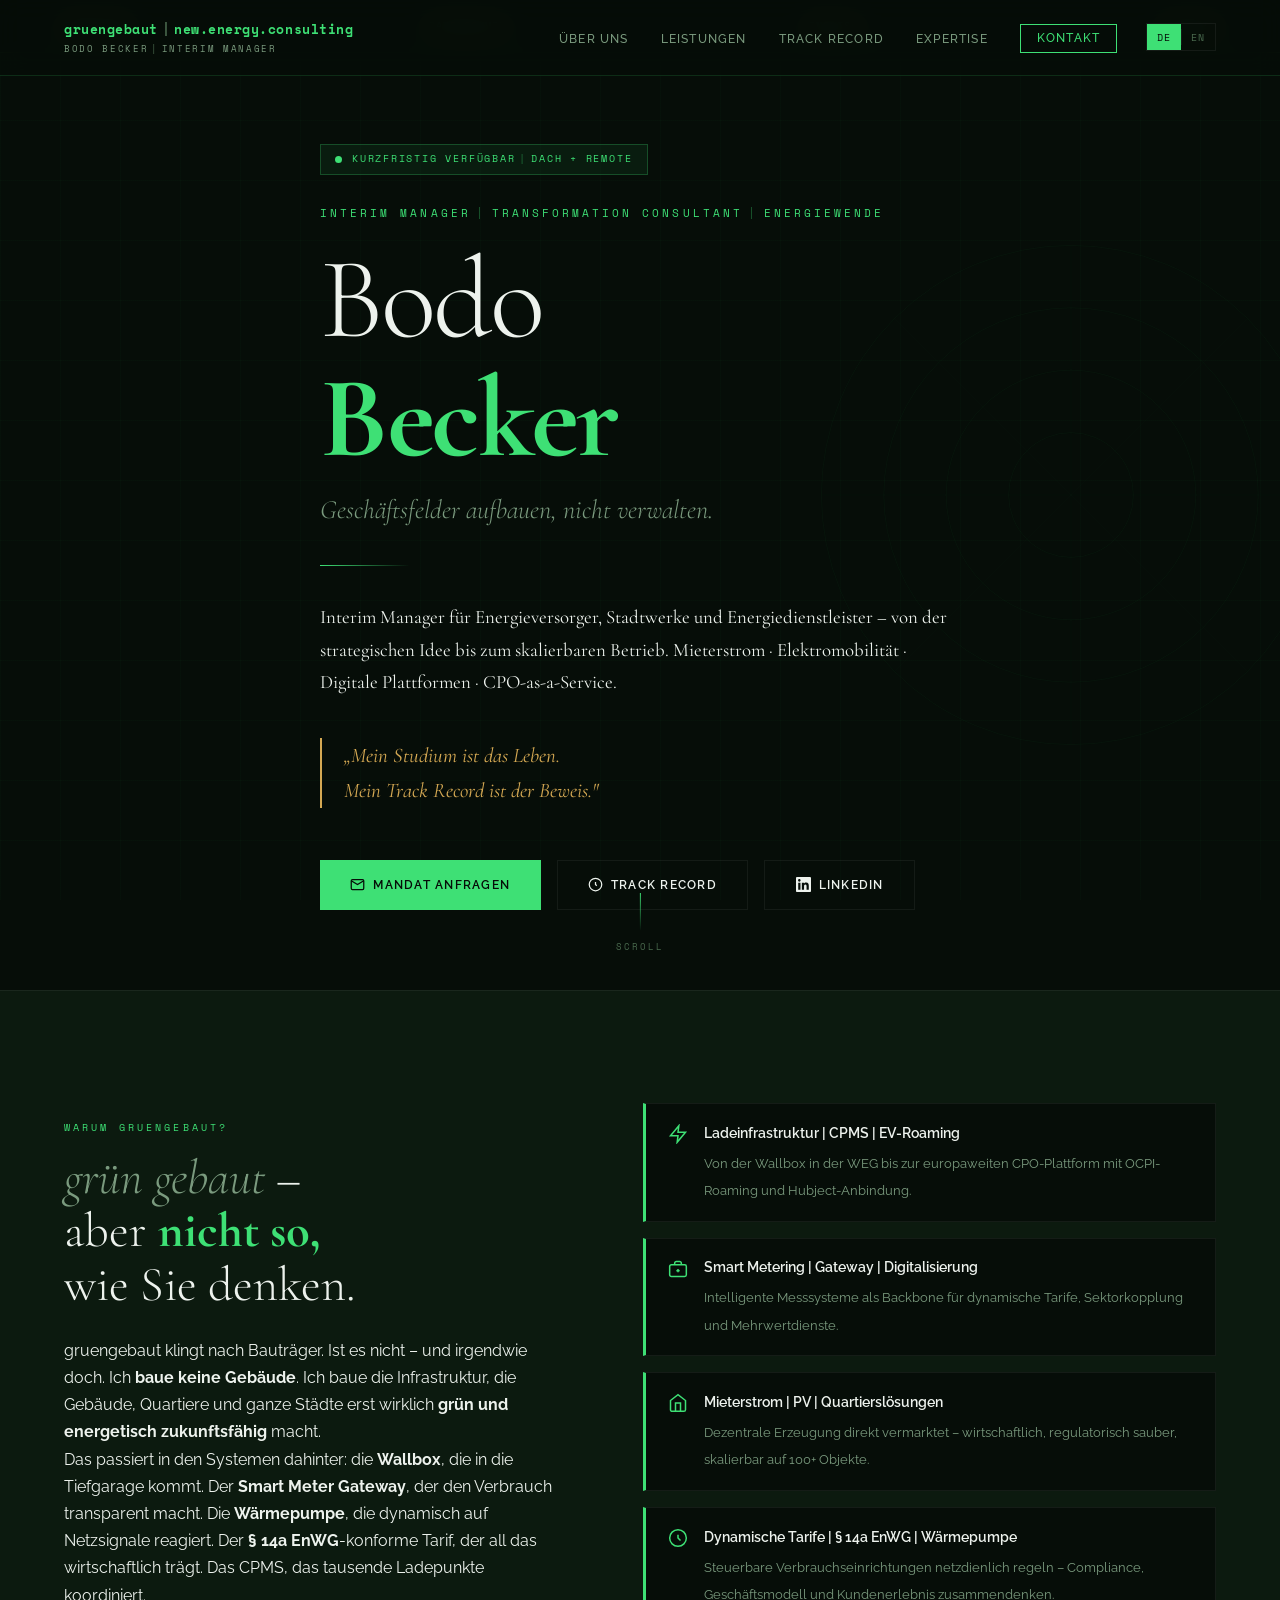
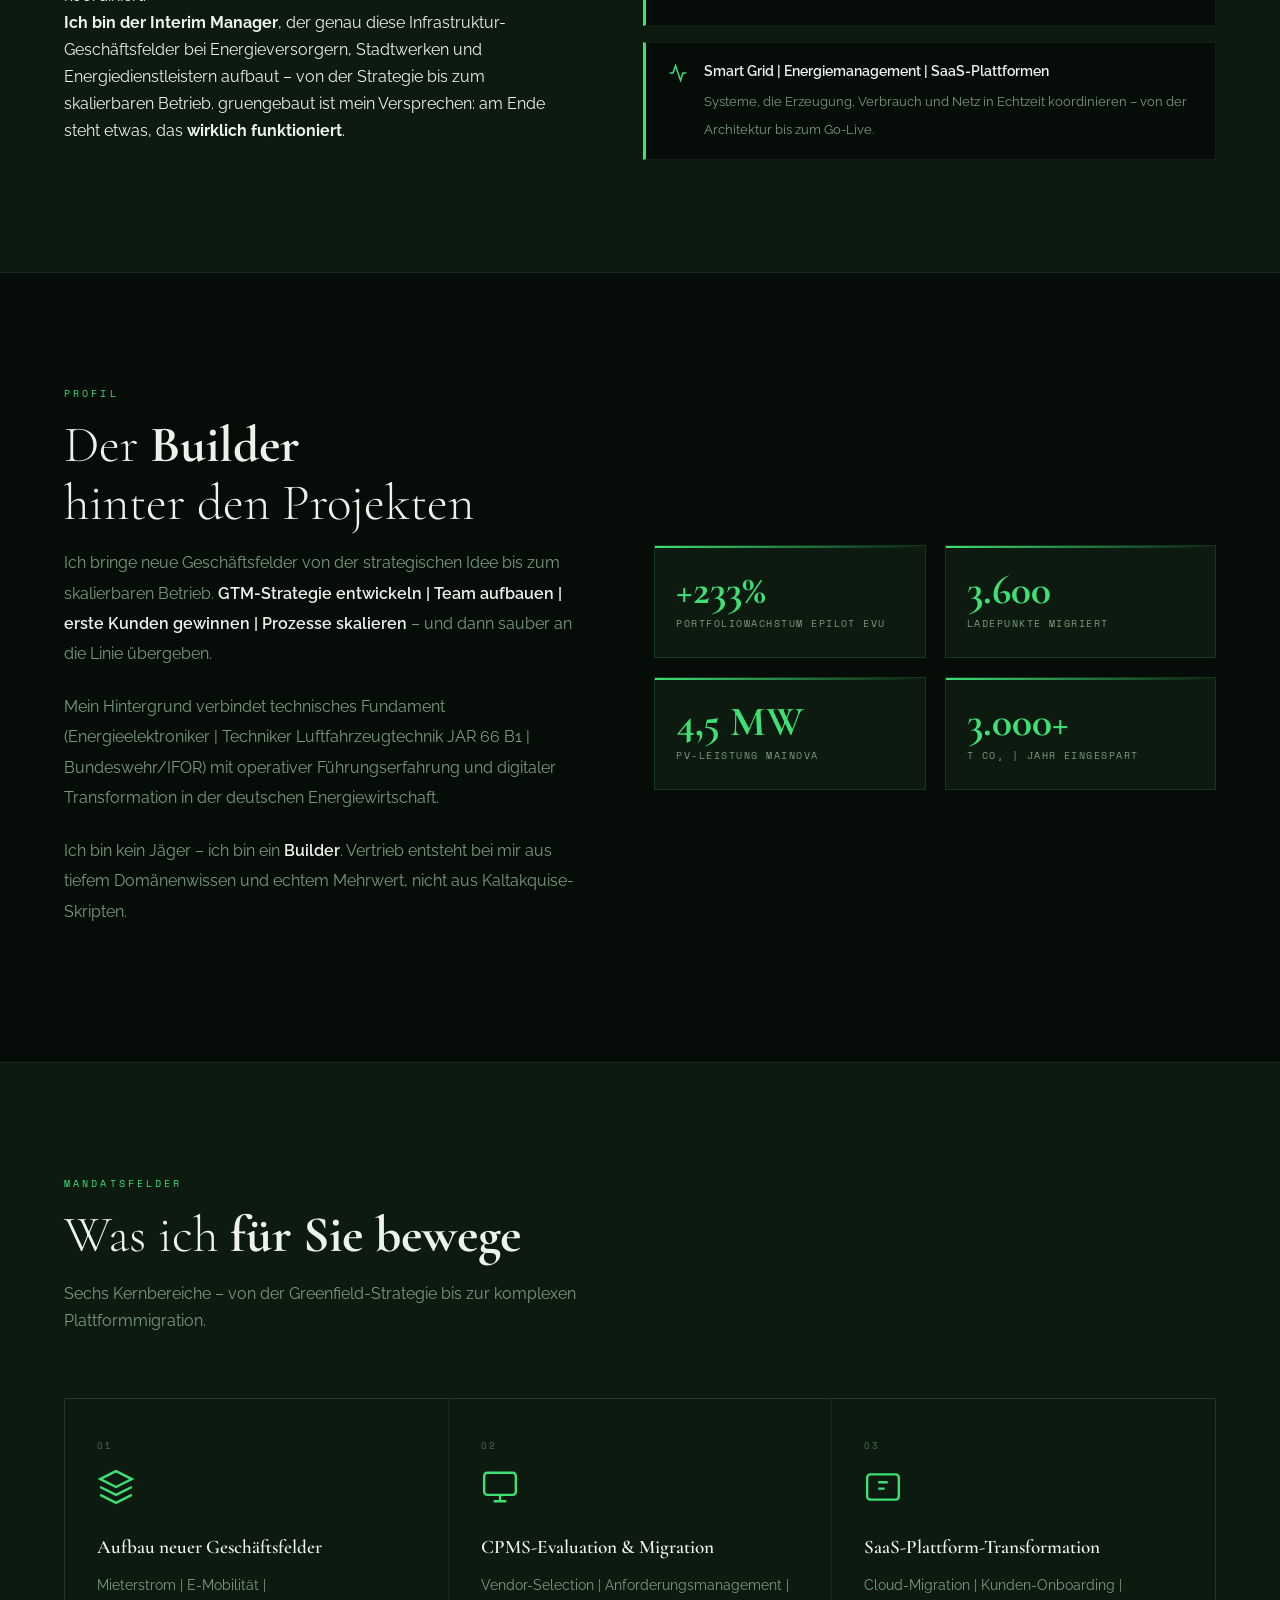
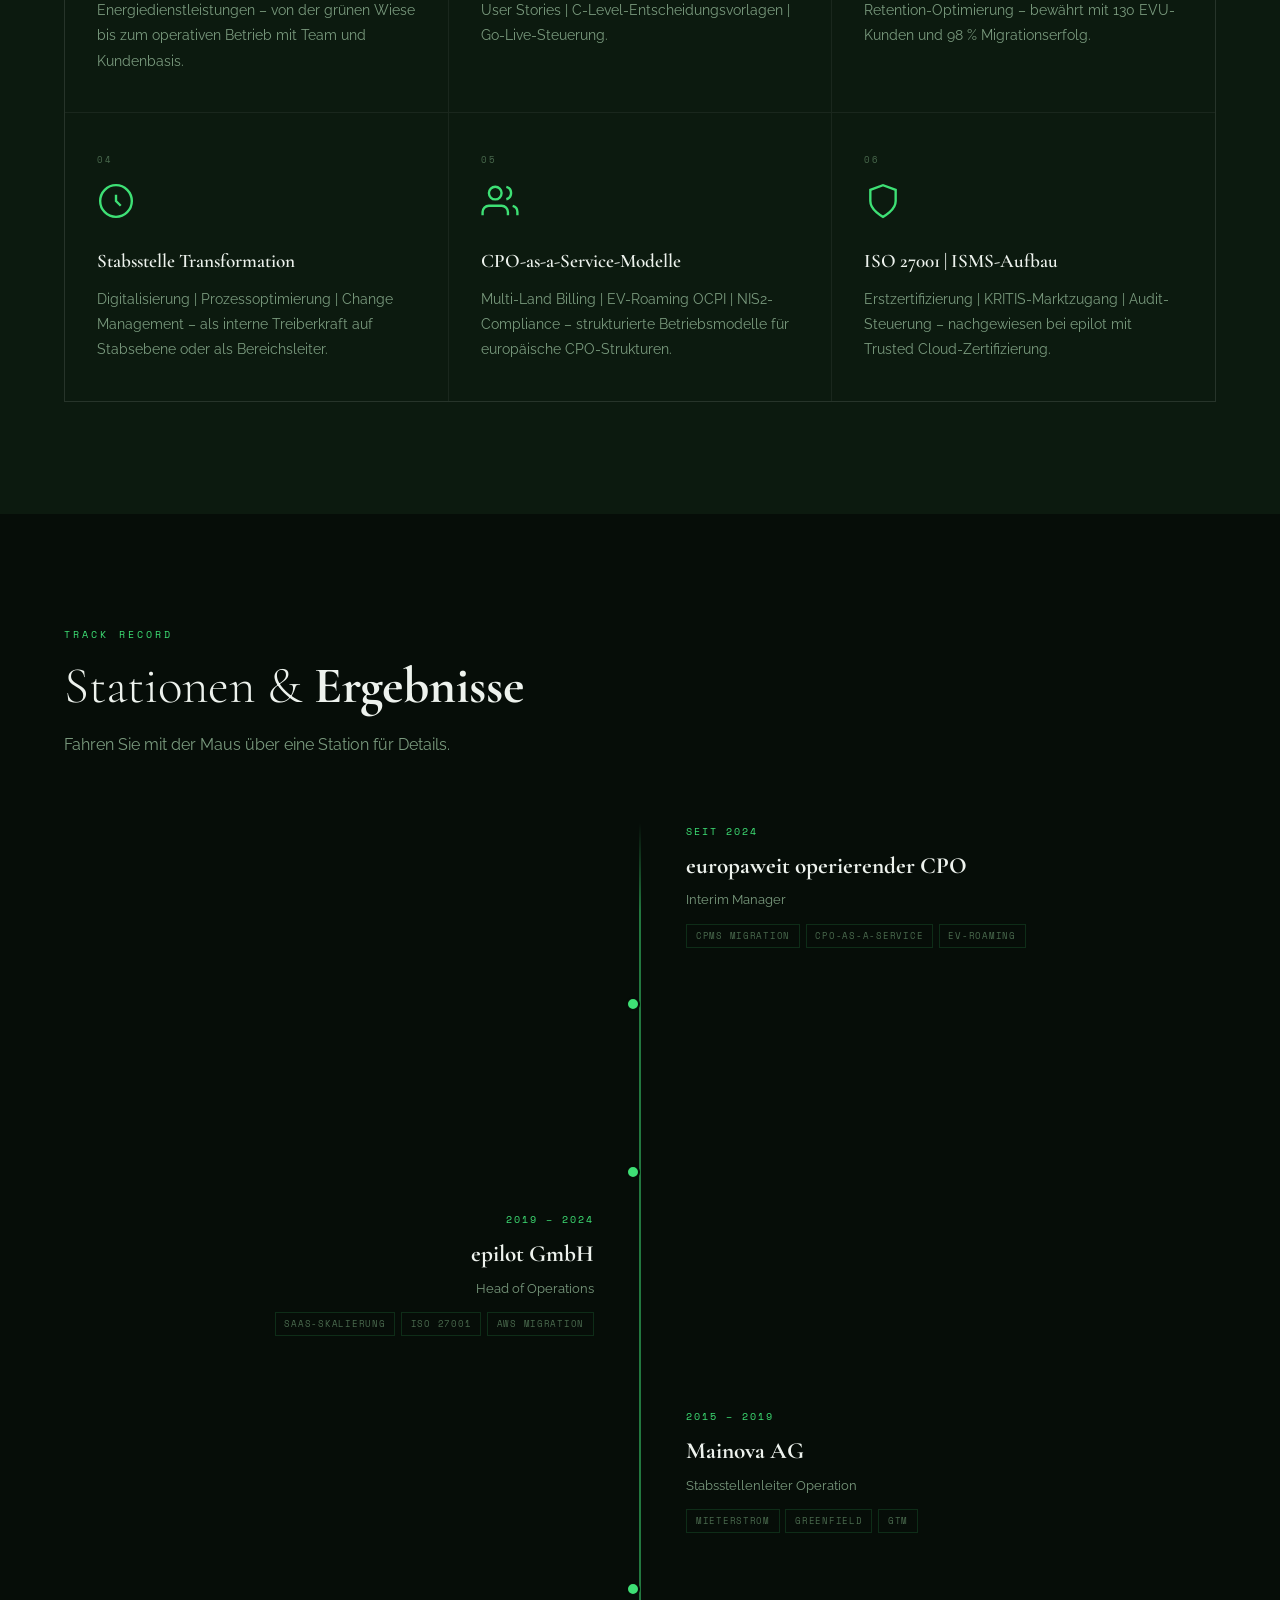
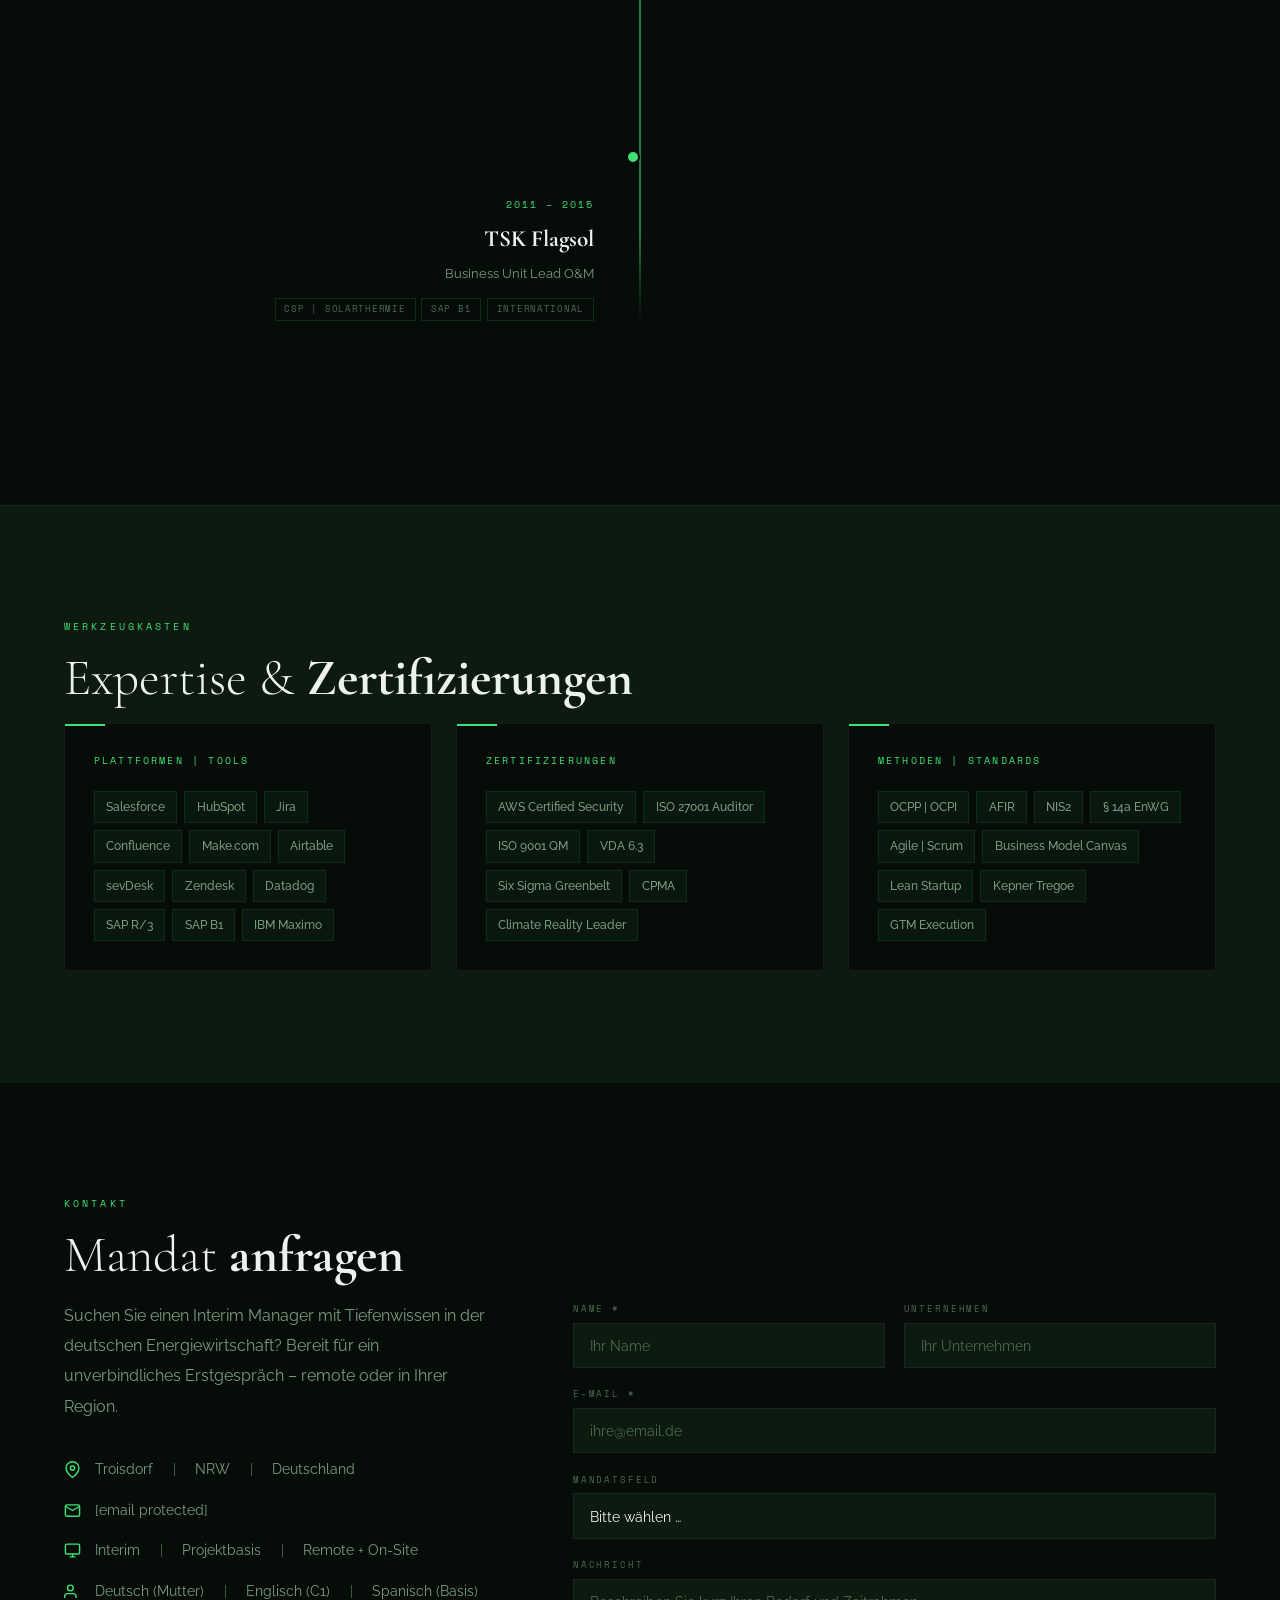
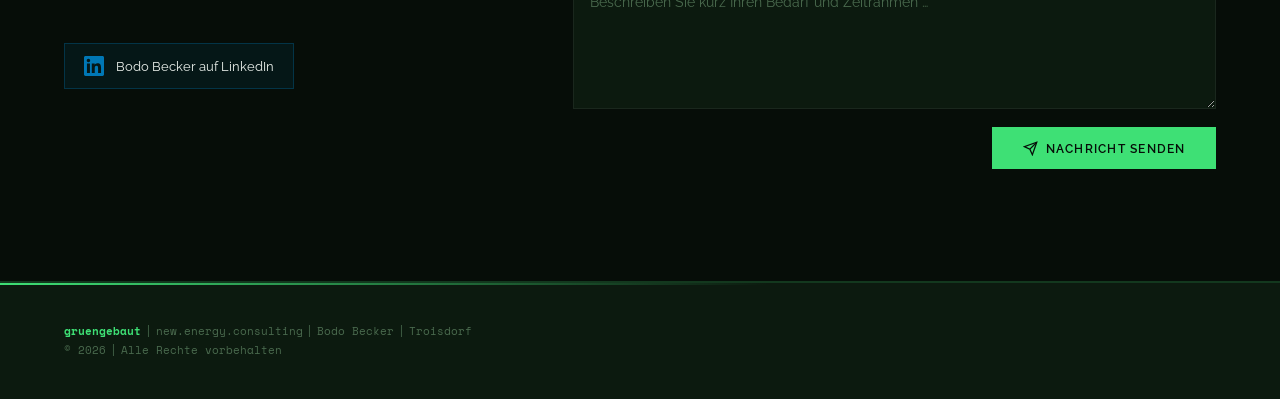
==== index.html @ 21ab2f09 "Update index.html" ====
<!DOCTYPE html>
<html lang="de">
<head>
    <meta charset="UTF-8">
    <meta name="viewport" content="width=device-width, initial-scale=1.0">

    <!-- ═══ SEO BASICS ═══ -->
    <title>gruengebaut | new.energy.consulting | Bodo Becker – Interim Manager Energiewende</title>
    <meta name="description" content="Bodo Becker | Interim Manager & Transformation Consultant | Energiewende · Elektromobilität · CPMS-Migration · CPO-as-a-Service | DACH + Remote | Kurzfristig verfügbar.">
    <meta name="keywords" content="Interim Manager Energiewende, CPMS Migration, CPO-as-a-Service, Mieterstrom Aufbau, SaaS Transformation EVU, Ladeinfrastruktur Beratung, Smart Meter Gateway, Wallbox Plattform, dynamische Tarife §14a EnWG, ISO 27001 ISMS, Stadtwerke Beratung, Elektromobilität Strategie, gruengebaut, Bodo Becker">
    <meta name="author" content="Bodo Becker | gruengebaut new.energy.consulting">
    <meta name="robots" content="index, follow">
    <link rel="canonical" href="https://gruengebaut.de/">
    <link rel="icon" href="favicon.svg" type="image/svg+xml">
    <link rel="shortcut icon" href="favicon.svg">
    <meta name="geo.region" content="DE-NW">
    <meta name="geo.placename" content="Troisdorf">

    <!-- ═══ OPEN GRAPH ═══ -->
    <meta property="og:type" content="website">
    <meta property="og:url" content="https://gruengebaut.de/">
    <meta property="og:title" content="gruengebaut | new.energy.consulting | Bodo Becker">
    <meta property="og:description" content="Geschäftsfelder aufbauen, nicht verwalten. Interim Manager für Energieversorger, Stadtwerke und Energiedienstleister – von der Idee bis zum skalierbaren Betrieb.">
    <meta property="og:locale" content="de_DE">
    <meta property="og:site_name" content="gruengebaut | new.energy.consulting">

    <!-- ═══ TWITTER CARD ═══ -->
    <meta name="twitter:card" content="summary_large_image">
    <meta name="twitter:title" content="gruengebaut | new.energy.consulting | Bodo Becker">
    <meta name="twitter:description" content="Interim Manager für die Energiewende. CPMS-Migration · Mieterstrom · CPO-as-a-Service · SaaS-Plattformen.">

    <!-- ═══ JSON-LD STRUCTURED DATA ═══ -->
    <script type="application/ld+json">
    {
      "@context": "https://schema.org",
      "@graph": [
        {
          "@type": "Person",
          "@id": "https://gruengebaut.de/#person",
          "name": "Bodo Becker",
          "jobTitle": "Interim Manager | Transformation Consultant",
          "description": "Interim Manager für Energieversorger, Stadtwerke und Energiedienstleister. Spezialist für Geschäftsfeldaufbau, CPMS-Migration und SaaS-Plattform-Transformation.",
          "url": "https://gruengebaut.de",
          "sameAs": ["https://www.linkedin.com/in/bodo-becker-climate-leader"],
          "address": {"@type":"PostalAddress","addressLocality":"Troisdorf","addressRegion":"Nordrhein-Westfalen","addressCountry":"DE"},
          "knowsAbout": ["Elektromobilität","CPMS Migration","CPO-as-a-Service","Mieterstrom","SaaS-Plattform-Transformation","ISO 27001","Smart Meter Gateway","Dynamische Tarife §14a EnWG","EV Roaming OCPI","Ladeinfrastruktur","Energiewende"]
        },
        {
          "@type": "ProfessionalService",
          "@id": "https://gruengebaut.de/#business",
          "name": "gruengebaut | new.energy.consulting",
          "description": "Interim Management und Transformationsberatung für die Energiewende.",
          "url": "https://gruengebaut.de",
          "founder": {"@id":"https://gruengebaut.de/#person"},
          "areaServed": ["DE","AT","CH"],
          "serviceType": ["Interim Management","Transformationsberatung","Strategieberatung"],
          "address": {"@type":"PostalAddress","addressLocality":"Troisdorf","addressCountry":"DE"}
        }
      ]
    }
    </script>

    <link rel="preconnect" href="https://fonts.googleapis.com">
    <link rel="preconnect" href="https://fonts.gstatic.com" crossorigin>
    <link href="https://fonts.googleapis.com/css2?family=Cormorant+Garamond:ital,wght@0,300;0,400;0,600;0,700;1,300;1,400&family=Raleway:wght@300;400;500;600&family=Space+Mono:wght@400;700&display=swap" rel="stylesheet">

    <style>
        :root {
            --bg-deep:       #060D08;
            --bg-card:       #0C1A0F;
            --bg-card-hover: #122116;
            --accent:        #3EE075;
            --accent-muted:  #6BCF8A;
            --gold:          #D4A853;
            --text:          #EDF2ED;
            --text-sec:      #7A9A7E;
            --text-muted:    #4A6A4E;
            --border:        rgba(62,224,117,0.15);
            --border-sub:    rgba(255,255,255,0.06);
            --fd:            'Cormorant Garamond', Georgia, serif;
            --fb:            'Raleway', sans-serif;
            --fm:            'Space Mono', monospace;
            --ease:          cubic-bezier(0.4,0,0.2,1);
        }
        *,*::before,*::after{box-sizing:border-box;margin:0;padding:0}
        html{scroll-behavior:smooth}
        body{font-family:var(--fb);background:var(--bg-deep);color:var(--text);line-height:1.7;overflow-x:hidden}
        body::before{content:'';position:fixed;inset:0;background-image:linear-gradient(rgba(62,224,117,.025) 1px,transparent 1px),linear-gradient(90deg,rgba(62,224,117,.025) 1px,transparent 1px);background-size:60px 60px;pointer-events:none;z-index:0}

        /* NAV */
        nav{position:fixed;top:0;left:0;right:0;z-index:100;padding:1.1rem 4rem;display:flex;justify-content:space-between;align-items:center;background:rgba(6,13,8,.85);backdrop-filter:blur(12px);border-bottom:1px solid var(--border);transition:background .3s var(--ease)}
        .nav-logo{text-decoration:none;display:flex;flex-direction:column;gap:.08rem}
        .nav-logo-main{font-family:var(--fm);font-size:.82rem;font-weight:700;color:var(--accent);letter-spacing:.04em}
        .nav-logo-main .sep{color:var(--text-muted);margin:0 .3em}
        .nav-logo-sub{font-family:var(--fm);font-size:.58rem;color:var(--text-sec);letter-spacing:.18em;text-transform:uppercase}
        .nav-logo-sub .sep{color:var(--text-muted);margin:0 .3em}
        .nav-right{display:flex;align-items:center;gap:1.8rem}
        .nav-links{list-style:none;display:flex;gap:2rem;align-items:center}
        .nav-links a{font-family:var(--fb);font-size:.75rem;font-weight:500;letter-spacing:.1em;text-transform:uppercase;color:var(--text-sec);text-decoration:none;transition:color .25s}
        .nav-links a:hover{color:var(--accent)}
        .nav-cta{border:1px solid var(--accent)!important;color:var(--accent)!important;padding:.4rem 1rem;transition:all .25s!important}
        .nav-cta:hover{background:var(--accent)!important;color:var(--bg-deep)!important}
        .lang-sw{display:flex;align-items:center;border:1px solid var(--border-sub);overflow:hidden}
        .lang-sw a{font-family:var(--fm);font-size:.6rem;letter-spacing:.12em;padding:.3rem .6rem;text-decoration:none;color:var(--text-muted);transition:all .2s;text-transform:uppercase}
        .lang-sw a.act{background:var(--accent);color:var(--bg-deep)}
        .lang-sw a:not(.act):hover{color:var(--accent)}
        .lang-sep{width:1px;height:16px;background:var(--border-sub)}
        .nav-burger{display:none;flex-direction:column;gap:5px;background:none;border:none;cursor:pointer;padding:4px}
        .nav-burger span{display:block;width:22px;height:1.5px;background:var(--text);transition:all .25s}
        .mob-nav{display:none;position:fixed;top:60px;left:0;right:0;background:var(--bg-card);border-bottom:1px solid var(--border);padding:1.5rem 2rem;flex-direction:column;gap:1.4rem;z-index:99}
        .mob-nav.open{display:flex}
        .mob-nav a{font-size:.82rem;letter-spacing:.1em;text-transform:uppercase;color:var(--text-sec);text-decoration:none}
        .mob-nav a:hover{color:var(--accent)}
        .mob-lang{display:flex;gap:.6rem;align-items:center;padding-top:.4rem;border-top:1px solid var(--border-sub)}
        .mob-lang a{font-family:var(--fm);font-size:.65rem;color:var(--text-sec);text-decoration:none}
        .mob-lang a.act{color:var(--accent)!important}
        .mob-lang .sep{color:var(--text-muted)}

        /* LAYOUT */
        .container{max-width:1160px;margin:0 auto}
        section{padding:7rem 4rem;position:relative;z-index:1}
        .eyebrow{font-family:var(--fm);font-size:.65rem;letter-spacing:.3em;text-transform:uppercase;color:var(--accent);margin-bottom:.9rem}
        .sec-title{font-family:var(--fd);font-size:clamp(2.1rem,4vw,3.4rem);font-weight:300;line-height:1.12;color:var(--text);margin-bottom:1rem}
        .sec-title strong{font-weight:700}
        .sec-sub{font-size:1rem;color:var(--text-sec);max-width:580px;margin-bottom:4rem}

        /* ANIMATIONS */
        @keyframes fadeUp{from{opacity:0;transform:translateY(22px)}to{opacity:1;transform:translateY(0)}}
        @keyframes fadeIn{from{opacity:0}to{opacity:1}}
        @keyframes pulseDot{0%,100%{box-shadow:0 0 0 0 rgba(62,224,117,.55)}50%{box-shadow:0 0 0 6px rgba(62,224,117,0)}}
        @keyframes scrollL{0%,100%{opacity:1;transform:scaleY(1)}50%{opacity:.4;transform:scaleY(.6)}}
        .reveal{opacity:0;transform:translateY(24px);transition:opacity .65s var(--ease),transform .65s var(--ease)}
        .reveal.visible{opacity:1;transform:translateY(0)}

        /* HERO */
        #hero{min-height:100vh;display:flex;flex-direction:column;justify-content:center;padding:9rem 4rem 5rem;overflow:hidden}
        .hero-avail{display:inline-flex;align-items:center;gap:.6rem;background:rgba(62,224,117,.07);border:1px solid rgba(62,224,117,.25);padding:.38rem .9rem;margin-bottom:1.8rem;opacity:0;animation:fadeIn .7s .1s forwards}
        .avail-dot{width:7px;height:7px;background:var(--accent);border-radius:50%;animation:pulseDot 2.2s infinite}
        .avail-text{font-family:var(--fm);font-size:.62rem;letter-spacing:.18em;text-transform:uppercase;color:var(--accent)}
        .avail-text .sep{color:rgba(62,224,117,.45);margin:0 .4em}
        .hero-pre{font-family:var(--fm);font-size:.68rem;letter-spacing:.28em;text-transform:uppercase;color:var(--accent);margin-bottom:1.2rem;opacity:0;animation:fadeUp .8s .25s forwards}
        .hero-pre .sep{color:rgba(62,224,117,.4);margin:0 .5em}
        .hero-name{font-family:var(--fd);font-size:clamp(3.8rem,9vw,7.5rem);font-weight:300;line-height:1.03;letter-spacing:-.02em;color:var(--text);margin-bottom:.6rem;opacity:0;animation:fadeUp .9s .4s forwards}
        .hero-name strong{font-weight:700;color:var(--accent)}
        .hero-claim{font-family:var(--fd);font-size:clamp(1.15rem,2.2vw,1.65rem);font-weight:300;font-style:italic;color:var(--text-sec);margin-bottom:2rem;opacity:0;animation:fadeUp .8s .55s forwards}
        .hero-rule{width:90px;height:1px;background:linear-gradient(90deg,var(--accent),transparent);margin-bottom:2.2rem;opacity:0;animation:fadeIn .8s .7s forwards}
        .hero-desc{font-family:var(--fd);font-size:clamp(.95rem,1.6vw,1.18rem);color:var(--text);max-width:640px;margin-bottom:2.5rem;opacity:0;animation:fadeUp .8s .82s forwards}
        .hero-quote{font-family:var(--fd);font-size:clamp(1rem,1.8vw,1.3rem);font-style:italic;color:var(--gold);border-left:2px solid var(--gold);padding-left:1.4rem;max-width:520px;margin-bottom:3.2rem;opacity:0;animation:fadeUp .8s .95s forwards}
        .hero-btns{display:flex;gap:1rem;flex-wrap:wrap;opacity:0;animation:fadeUp .8s 1.1s forwards}
        .btn{display:inline-flex;align-items:center;gap:.5rem;padding:.85rem 1.9rem;font-family:var(--fb);font-size:.78rem;font-weight:600;letter-spacing:.1em;text-transform:uppercase;text-decoration:none;cursor:pointer;border:none;transition:all .25s var(--ease)}
        .btn-p{background:var(--accent);color:var(--bg-deep)}.btn-p:hover{background:var(--accent-muted);transform:translateY(-2px)}
        .btn-s{background:transparent;color:var(--text);border:1px solid var(--border-sub)}.btn-s:hover{border-color:var(--accent);color:var(--accent);transform:translateY(-2px)}
        .hero-scroll{position:absolute;bottom:2.2rem;left:50%;transform:translateX(-50%);display:flex;flex-direction:column;align-items:center;gap:.5rem;opacity:0;animation:fadeIn 1s 1.6s forwards}
        .hero-scroll-line{width:1px;height:38px;background:linear-gradient(to bottom,var(--accent),transparent);animation:scrollL 2s ease-in-out infinite}
        .hero-scroll span{font-family:var(--fm);font-size:.58rem;letter-spacing:.22em;text-transform:uppercase;color:var(--text-muted)}
        .hero-deco{position:absolute;right:-4%;top:50%;transform:translateY(-50%);width:min(48vw,520px);height:min(48vw,520px);color:var(--accent);opacity:.04;pointer-events:none}

        /* BRAND */
        #brand{background:var(--bg-card);border-top:1px solid var(--border-sub);border-bottom:1px solid var(--border-sub)}
        .brand-grid{display:grid;grid-template-columns:1fr 1.15fr;gap:5rem;align-items:center}
        .brand-left h2{font-family:var(--fd);font-size:clamp(2rem,3.8vw,3.2rem);font-weight:300;line-height:1.1;margin-bottom:1.6rem}
        .brand-left h2 strong{font-weight:700;color:var(--accent)}
        .brand-left h2 em{font-style:italic;color:var(--text-sec)}
        .brand-left p{font-size:1rem;color:var(--text-sec);line-height:1.9;margin-bottom:1.3rem}
        .brand-left p strong{color:var(--text)}
        .brand-right{display:flex;flex-direction:column;gap:1rem}
        .brand-tile{background:var(--bg-deep);border:1px solid var(--border-sub);border-left:3px solid var(--accent);padding:1.1rem 1.4rem;display:flex;align-items:flex-start;gap:1rem;transition:border-color .25s,background .25s}
        .brand-tile:hover{background:var(--bg-card-hover);border-left-color:var(--accent-muted)}
        .brand-tile svg{width:20px;height:20px;color:var(--accent);flex-shrink:0;margin-top:.15rem}
        .brand-tile-text strong{display:block;font-size:.88rem;font-weight:600;color:var(--text);margin-bottom:.2rem}
        .brand-tile-text span{font-size:.8rem;color:var(--text-sec);line-height:1.55}

        /* ABOUT */
        #about{background:var(--bg-deep)}
        .about-grid{display:grid;grid-template-columns:1fr 1.1fr;gap:5rem;align-items:center}
        .about-text p{font-size:1rem;color:var(--text-sec);margin-bottom:1.4rem;line-height:1.9}
        .about-text p strong{color:var(--text);font-weight:600}
        .about-stats{display:grid;grid-template-columns:1fr 1fr;gap:1.2rem}
        .stat{background:var(--bg-card);border:1px solid var(--border);padding:1.5rem 1.3rem;position:relative;overflow:hidden}
        .stat::before{content:'';position:absolute;top:0;left:0;width:100%;height:2px;background:linear-gradient(90deg,var(--accent),transparent)}
        .stat-n{font-family:var(--fd);font-size:2.6rem;font-weight:700;color:var(--accent);line-height:1;margin-bottom:.3rem}
        .stat-l{font-family:var(--fm);font-size:.62rem;letter-spacing:.15em;text-transform:uppercase;color:var(--text-sec)}

        /* SERVICES */
        #services{background:var(--bg-card);border-top:1px solid var(--border-sub)}
        .svc-grid{display:grid;grid-template-columns:repeat(3,1fr);gap:1px;background:var(--border-sub);border:1px solid var(--border-sub)}
        .svc{background:var(--bg-card);padding:2.4rem 2rem;position:relative;overflow:hidden;transition:background .3s}
        .svc::after{content:'';position:absolute;inset:0;background:linear-gradient(135deg,rgba(62,224,117,.05),transparent);opacity:0;transition:opacity .3s}
        .svc:hover{background:var(--bg-card-hover)}.svc:hover::after{opacity:1}
        .svc-num{font-family:var(--fm);font-size:.58rem;letter-spacing:.22em;color:var(--text-muted);margin-bottom:.9rem}
        .svc-icon{width:38px;height:38px;margin-bottom:1.3rem;color:var(--accent)}
        .svc-title{font-family:var(--fd);font-size:1.2rem;font-weight:600;color:var(--text);margin-bottom:.8rem;line-height:1.3}
        .svc-desc{font-size:.855rem;color:var(--text-sec);line-height:1.85}

        /* TIMELINE */
        #timeline{background:var(--bg-deep)}
        .tl-wrap{position:relative;max-width:860px;margin:0 auto}
        .tl-line{position:absolute;left:50%;top:0;bottom:0;width:1px;background:linear-gradient(to bottom,transparent,var(--accent) 8%,var(--accent) 92%,transparent);transform:translateX(-50%)}
        .tl-item{display:grid;grid-template-columns:1fr 28px 1fr;gap:2rem;align-items:start;margin-bottom:4.5rem;position:relative}
        .tl-item:nth-child(odd)  .tl-content{grid-column:1;text-align:right}
        .tl-item:nth-child(odd)  .tl-node{grid-column:2}
        .tl-item:nth-child(odd)  .tl-spacer{grid-column:3}
        .tl-item:nth-child(even) .tl-spacer{grid-column:1}
        .tl-item:nth-child(even) .tl-node{grid-column:2}
        .tl-item:nth-child(even) .tl-content{grid-column:3;text-align:left}
        .tl-node{width:14px;height:14px;background:var(--accent);border:2px solid var(--bg-deep);border-radius:50%;z-index:2;position:relative;margin-top:1.1rem;transition:transform .25s,box-shadow .25s}
        .tl-content:hover~.tl-node{transform:scale(1.55);box-shadow:0 0 0 5px rgba(62,224,117,.2)}
        .tl-content{cursor:default;position:relative}
        .tl-period{font-family:var(--fm);font-size:.63rem;letter-spacing:.2em;text-transform:uppercase;color:var(--accent);margin-bottom:.45rem}
        .tl-company{font-family:var(--fd);font-size:1.45rem;font-weight:700;color:var(--text);margin-bottom:.2rem}
        .tl-role{font-size:.83rem;color:var(--text-sec);margin-bottom:.75rem}
        .tl-tags{display:flex;flex-wrap:wrap;gap:.35rem}
        .tl-item:nth-child(odd) .tl-tags{justify-content:flex-end}
        .tl-tag{font-family:var(--fm);font-size:.58rem;letter-spacing:.08em;padding:.18rem .55rem;border:1px solid var(--border);color:var(--text-muted);text-transform:uppercase}
        .tl-popup{position:fixed;z-index:200;width:300px;background:#0C1A0F;border:1px solid rgba(62,224,117,0.3);padding:1.4rem;pointer-events:none;opacity:0;transition:opacity .25s;box-shadow:0 24px 64px rgba(0,0,0,.95);}
        .popup-header{display:flex;align-items:center;gap:.75rem;margin-bottom:1rem}
        .popup-ico{width:34px;height:34px;flex-shrink:0;background:rgba(62,224,117,.1);border:1px solid var(--border);display:flex;align-items:center;justify-content:center;color:var(--accent)}
        .popup-co{font-family:var(--fd);font-size:.95rem;font-weight:700;color:var(--accent)}
        .popup-list{list-style:none;margin-bottom:.9rem}
        .popup-list li{font-size:.78rem;color:var(--text-sec);padding:.28rem 0;border-bottom:1px solid var(--border-sub);display:flex;align-items:flex-start;gap:.45rem;line-height:1.5}
        .popup-list li::before{content:'↗';color:var(--accent);font-size:.66rem;flex-shrink:0;margin-top:.1rem}
        .popup-foot{font-family:var(--fm);font-size:.58rem;color:var(--text-muted);letter-spacing:.1em}

        /* TOOLS */
        #tools{background:var(--bg-card);border-top:1px solid var(--border-sub)}
        .tools-grid{display:grid;grid-template-columns:repeat(3,1fr);gap:1.5rem}
        .tool-cat{background:var(--bg-deep);border:1px solid var(--border-sub);padding:1.8rem;position:relative}
        .tool-cat::before{content:'';position:absolute;top:0;left:0;width:40px;height:2px;background:var(--accent)}
        .tool-cat-title{font-family:var(--fm);font-size:.62rem;letter-spacing:.22em;text-transform:uppercase;color:var(--accent);margin-bottom:1.3rem}
        .tool-pills{display:flex;flex-wrap:wrap;gap:.45rem}
        .pill{font-family:var(--fb);font-size:.76rem;font-weight:500;color:var(--text-sec);background:rgba(62,224,117,.05);border:1px solid rgba(62,224,117,.1);padding:.3rem .7rem;transition:all .22s}
        .pill:hover{background:rgba(62,224,117,.14);color:var(--text);border-color:var(--accent)}

        /* CONTACT */
        #contact{background:var(--bg-deep)}
        .contact-grid{display:grid;grid-template-columns:1fr 1.5fr;gap:5rem;align-items:start}
        .contact-info p{font-size:1rem;color:var(--text-sec);line-height:1.9;margin-bottom:2.2rem}
        .contact-details{list-style:none;display:flex;flex-direction:column;gap:1rem;margin-bottom:2.5rem}
        .contact-details li{display:flex;align-items:center;gap:.9rem;font-size:.9rem;color:var(--text-sec)}
        .contact-details li svg{width:17px;height:17px;color:var(--accent);flex-shrink:0}
        .contact-details a{color:var(--text-sec);text-decoration:none;transition:color .22s}
        .contact-details a:hover{color:var(--accent)}
        .contact-details .sep{color:var(--text-muted);margin:0 .35em}
        .li-badge{display:inline-flex;align-items:center;gap:.75rem;background:rgba(0,119,181,.09);border:1px solid rgba(0,119,181,.3);padding:.7rem 1.2rem;text-decoration:none;transition:all .25s}
        .li-badge:hover{background:rgba(0,119,181,.2);border-color:rgba(0,119,181,.6)}
        .li-badge svg{width:20px;height:20px;color:#0077B5}
        .li-badge span{font-size:.8rem;color:var(--text)}
        .c-form{display:flex;flex-direction:column;gap:1.15rem}
        .f-group{display:flex;flex-direction:column;gap:.38rem}
        .f-group label{font-family:var(--fm);font-size:.58rem;letter-spacing:.2em;text-transform:uppercase;color:var(--text-muted)}
        .f-group input,.f-group textarea,.f-group select{background:var(--bg-card);border:1px solid var(--border-sub);color:var(--text);padding:.82rem 1rem;font-family:var(--fb);font-size:.9rem;outline:none;width:100%;transition:border-color .22s,background .22s;-webkit-appearance:none;border-radius:0}
        .f-group input::placeholder,.f-group textarea::placeholder{color:var(--text-muted)}
        .f-group input:focus,.f-group textarea:focus,.f-group select:focus{border-color:var(--accent);background:var(--bg-card-hover)}
        .f-group select option{background:var(--bg-card);color:var(--text)}
        .f-group textarea{min-height:130px;resize:vertical}
        .f-row{display:grid;grid-template-columns:1fr 1fr;gap:1.15rem}
        .f-submit{display:flex;justify-content:flex-end}
        .form-success{display:none;background:rgba(62,224,117,.08);border:1px solid var(--border);padding:1.2rem 1.5rem;font-size:.9rem;color:var(--accent)}

        /* FOOTER */
        footer{background:var(--bg-card);border-top:2px solid var(--border);padding:2.4rem 4rem;display:flex;justify-content:space-between;align-items:center;position:relative;z-index:1}
        footer::before{content:'';position:absolute;top:0;left:0;right:0;height:2px;background:linear-gradient(90deg,var(--accent),transparent 60%);}
        .footer-brand{font-family:var(--fm);font-size:.68rem;color:var(--text-muted);line-height:1.8}
        .footer-brand strong{color:var(--accent)}
        .footer-brand .sep{color:var(--text-muted);margin:0 .35em}
        .footer-r{display:flex;gap:2rem}
        .footer-r a{font-family:var(--fm);font-size:.62rem;letter-spacing:.1em;text-transform:uppercase;color:var(--text-sec);text-decoration:none;transition:color .22s}
        .footer-r a:hover{color:var(--accent)}

        /* RESPONSIVE */
        @media(max-width:960px){
            nav{padding:1rem 1.5rem}
            .nav-links,.lang-sw{display:none}
            .nav-burger{display:flex}
            section{padding:4.5rem 1.5rem}
            #hero{padding:7rem 1.5rem 4rem}
            .hero-deco{display:none}
            .brand-grid,.about-grid{grid-template-columns:1fr;gap:2.5rem}
            .about-stats{grid-template-columns:1fr 1fr}
            .svc-grid{grid-template-columns:1fr 1fr}
            .tl-line{left:18px}
            .tl-item{grid-template-columns:36px 1fr;grid-template-rows:auto;gap:1rem}
            .tl-item:nth-child(odd) .tl-content,.tl-item:nth-child(even) .tl-content{grid-column:2;grid-row:1;text-align:left}
            .tl-item:nth-child(odd) .tl-node,.tl-item:nth-child(even) .tl-node{grid-column:1;grid-row:1;margin-left:11px;margin-top:1.1rem}
            .tl-item:nth-child(odd) .tl-spacer,.tl-item:nth-child(even) .tl-spacer{display:none}
            .tl-item:nth-child(odd) .tl-tags{justify-content:flex-start}
            .tools-grid{grid-template-columns:1fr}
            .contact-grid{grid-template-columns:1fr;gap:3rem}
            .f-row{grid-template-columns:1fr}
            footer{flex-direction:column;gap:.8rem;text-align:center}
        }
        @media(max-width:600px){.svc-grid{grid-template-columns:1fr}}
    </style>
</head>
<body>

<!-- ═══ NAV ═══ -->
<nav id="navbar">
    <a href="#hero" class="nav-logo" aria-label="gruengebaut Startseite">
        <span class="nav-logo-main">gruengebaut<span class="sep">|</span>new.energy.consulting</span>
        <span class="nav-logo-sub">Bodo Becker<span class="sep">|</span>Interim Manager</span>
    </a>
    <div class="nav-right">
        <ul class="nav-links">
            <li><a href="#brand">Über uns</a></li>
            <li><a href="#services">Leistungen</a></li>
            <li><a href="#timeline">Track Record</a></li>
            <li><a href="#tools">Expertise</a></li>
            <li><a href="#contact" class="nav-cta">Kontakt</a></li>
        </ul>
        <div class="lang-sw" role="navigation" aria-label="Sprache">
            <a href="index.html" class="act" hreflang="de" aria-current="page">DE</a>
            <div class="lang-sep"></div>
            <a href="en.html" hreflang="en">EN</a>
        </div>
    </div>
    <button class="nav-burger" onclick="toggleMenu()" aria-label="Menü" aria-expanded="false" id="burgerBtn">
        <span></span><span></span><span></span>
    </button>
</nav>

<div class="mob-nav" id="mobMenu">
    <a href="#brand"    onclick="closeMenu()">Über uns</a>
    <a href="#services" onclick="closeMenu()">Leistungen</a>
    <a href="#timeline" onclick="closeMenu()">Track Record</a>
    <a href="#tools"    onclick="closeMenu()">Expertise</a>
    <a href="#contact"  onclick="closeMenu()">Kontakt</a>
    <div class="mob-lang">
        <a href="index.html" class="act">DE</a>
        <span class="sep">|</span>
        <a href="en.html">EN</a>
    </div>
</div>


<main>
<!-- ═══ HERO ═══ -->
<section id="hero">
    <svg class="hero-deco" viewBox="0 0 500 500" fill="none" xmlns="http://www.w3.org/2000/svg" aria-hidden="true">
        <circle cx="250" cy="250" r="240" stroke="currentColor" stroke-width=".8"/>
        <circle cx="250" cy="250" r="180" stroke="currentColor" stroke-width=".8"/>
        <circle cx="250" cy="250" r="120" stroke="currentColor" stroke-width=".8"/>
        <circle cx="250" cy="250" r="60"  stroke="currentColor" stroke-width=".8"/>
        <line x1="10" y1="250" x2="490" y2="250" stroke="currentColor" stroke-width=".5"/>
        <line x1="250" y1="10" x2="250" y2="490" stroke="currentColor" stroke-width=".5"/>
        <line x1="80" y1="80" x2="420" y2="420" stroke="currentColor" stroke-width=".4"/>
        <line x1="420" y1="80" x2="80" y2="420" stroke="currentColor" stroke-width=".4"/>
    </svg>
    <div class="container">
        <div class="hero-avail">
            <div class="avail-dot"></div>
            <span class="avail-text">Kurzfristig verfügbar<span class="sep">|</span>DACH + Remote</span>
        </div>
        <p class="hero-pre">Interim Manager<span class="sep">|</span>Transformation Consultant<span class="sep">|</span>Energiewende</p>
        <h1 class="hero-name">Bodo<br><strong>Becker</strong></h1>
        <p class="hero-claim">Geschäftsfelder aufbauen, nicht verwalten.</p>
        <div class="hero-rule" aria-hidden="true"></div>
        <p class="hero-desc">Interim Manager für Energieversorger, Stadtwerke und Energiedienstleister – von der strategischen Idee bis zum skalierbaren Betrieb. Mieterstrom · Elektromobilität · Digitale Plattformen · CPO-as-a-Service.</p>
        <blockquote class="hero-quote">„Mein Studium ist das Leben.<br>Mein Track Record ist der Beweis."</blockquote>
        <div class="hero-btns">
            <a href="#contact" class="btn btn-p">
                <svg width="15" height="15" viewBox="0 0 24 24" fill="none" stroke="currentColor" stroke-width="2"><path d="M4 4h16c1.1 0 2 .9 2 2v12c0 1.1-.9 2-2 2H4c-1.1 0-2-.9-2-2V6c0-1.1.9-2 2-2z"/><polyline points="22,6 12,12 2,6"/></svg>
                Mandat anfragen
            </a>
            <a href="#timeline" class="btn btn-s">
                <svg width="15" height="15" viewBox="0 0 24 24" fill="none" stroke="currentColor" stroke-width="2"><circle cx="12" cy="12" r="10"/><polyline points="12 8 12 12 14 14"/></svg>
                Track Record
            </a>
            <a href="https://www.linkedin.com/in/bodo-becker-climate-leader" target="_blank" rel="noopener noreferrer" class="btn btn-s" aria-label="LinkedIn-Profil">
                <svg width="15" height="15" viewBox="0 0 24 24" fill="currentColor"><path d="M20.447 20.452h-3.554v-5.569c0-1.328-.027-3.037-1.852-3.037-1.853 0-2.136 1.445-2.136 2.939v5.667H9.351V9h3.414v1.561h.046c.477-.9 1.637-1.85 3.37-1.85 3.601 0 4.267 2.37 4.267 5.455v6.286zM5.337 7.433c-1.144 0-2.063-.926-2.063-2.065 0-1.138.92-2.063 2.063-2.063 1.14 0 2.064.925 2.064 2.063 0 1.139-.925 2.065-2.064 2.065zm1.782 13.019H3.555V9h3.564v11.452zM22.225 0H1.771C.792 0 0 .774 0 1.729v20.542C0 23.227.792 24 1.771 24h20.451C23.2 24 24 23.227 24 22.271V1.729C24 .774 23.2 0 22.222 0h.003z"/></svg>
                LinkedIn
            </a>
        </div>
    </div>
    <div class="hero-scroll" aria-hidden="true"><div class="hero-scroll-line"></div><span>Scroll</span></div>
</section>


<!-- ═══ BRAND ═══ -->
<section id="brand">
    <div class="container">
        <div class="brand-grid">
            <div class="reveal">
                <p class="eyebrow">Warum gruengebaut?</p>
                <h2 style="font-family:var(--fd);font-size:clamp(2rem,3.8vw,3.2rem);font-weight:300;line-height:1.1;margin-bottom:1.6rem">
                    <em style="font-style:italic;color:var(--text-sec)">grün gebaut</em> –<br>
                    aber <strong style="font-weight:700;color:var(--accent)">nicht so,</strong><br>
                    wie Sie denken.
                </h2>
                <p>gruengebaut klingt nach Bauträger. Ist es nicht – und irgendwie doch. Ich <strong>baue keine Gebäude</strong>. Ich baue die Infrastruktur, die Gebäude, Quartiere und ganze Städte erst wirklich <strong>grün und energetisch zukunftsfähig</strong> macht.</p>
                <p>Das passiert in den Systemen dahinter: die <strong>Wallbox</strong>, die in die Tiefgarage kommt. Der <strong>Smart Meter Gateway</strong>, der den Verbrauch transparent macht. Die <strong>Wärmepumpe</strong>, die dynamisch auf Netzsignale reagiert. Der <strong>§&nbsp;14a&nbsp;EnWG</strong>-konforme Tarif, der all das wirtschaftlich trägt. Das CPMS, das tausende Ladepunkte koordiniert.</p>
                <p><strong>Ich bin der Interim Manager</strong>, der genau diese Infrastruktur-Geschäftsfelder bei Energieversorgern, Stadtwerken und Energiedienstleistern aufbaut – von der Strategie bis zum skalierbaren Betrieb. gruengebaut ist mein Versprechen: am Ende steht etwas, das <strong>wirklich funktioniert</strong>.</p>
            </div>
            <div class="brand-right reveal">
                <div class="brand-tile">
                    <svg viewBox="0 0 24 24" fill="none" stroke="currentColor" stroke-width="1.8"><path d="M13 2L3 14h9l-1 8 10-12h-9l1-8z"/></svg>
                    <div class="brand-tile-text">
                        <strong>Ladeinfrastruktur | CPMS | EV-Roaming</strong>
                        <span>Von der Wallbox in der WEG bis zur europaweiten CPO-Plattform mit OCPI-Roaming und Hubject-Anbindung.</span>
                    </div>
                </div>
                <div class="brand-tile">
                    <svg viewBox="0 0 24 24" fill="none" stroke="currentColor" stroke-width="1.8"><rect x="2" y="7" width="20" height="14" rx="2"/><path d="M16 7V5a2 2 0 0 0-2-2h-4a2 2 0 0 0-2 2v2"/><line x1="12" y1="12" x2="12" y2="16"/><line x1="10" y1="14" x2="14" y2="14"/></svg>
                    <div class="brand-tile-text">
                        <strong>Smart Metering | Gateway | Digitalisierung</strong>
                        <span>Intelligente Messsysteme als Backbone für dynamische Tarife, Sektorkopplung und Mehrwertdienste.</span>
                    </div>
                </div>
                <div class="brand-tile">
                    <svg viewBox="0 0 24 24" fill="none" stroke="currentColor" stroke-width="1.8"><path d="M3 9l9-7 9 7v11a2 2 0 0 1-2 2H5a2 2 0 0 1-2-2z"/><polyline points="9 22 9 12 15 12 15 22"/></svg>
                    <div class="brand-tile-text">
                        <strong>Mieterstrom | PV | Quartierslösungen</strong>
                        <span>Dezentrale Erzeugung direkt vermarktet – wirtschaftlich, regulatorisch sauber, skalierbar auf 100+ Objekte.</span>
                    </div>
                </div>
                <div class="brand-tile">
                    <svg viewBox="0 0 24 24" fill="none" stroke="currentColor" stroke-width="1.8"><circle cx="12" cy="12" r="10"/><path d="M12 8v4l3 3"/></svg>
                    <div class="brand-tile-text">
                        <strong>Dynamische Tarife | §&nbsp;14a EnWG | Wärmepumpe</strong>
                        <span>Steuerbare Verbrauchseinrichtungen netzdienlich regeln – Compliance, Geschäftsmodell und Kundenerlebnis zusammendenken.</span>
                    </div>
                </div>
                <div class="brand-tile">
                    <svg viewBox="0 0 24 24" fill="none" stroke="currentColor" stroke-width="1.8"><polyline points="22 12 18 12 15 21 9 3 6 12 2 12"/></svg>
                    <div class="brand-tile-text">
                        <strong>Smart Grid | Energiemanagement | SaaS-Plattformen</strong>
                        <span>Systeme, die Erzeugung, Verbrauch und Netz in Echtzeit koordinieren – von der Architektur bis zum Go-Live.</span>
                    </div>
                </div>
            </div>
        </div>
    </div>
</section>


<!-- ═══ ABOUT ═══ -->
<section id="about">
    <div class="container">
        <div class="about-grid">
            <div class="reveal">
                <p class="eyebrow">Profil</p>
                <h2 class="sec-title">Der <strong>Builder</strong><br>hinter den Projekten</h2>
                <div class="about-text">
                    <p>Ich bringe neue Geschäftsfelder von der strategischen Idee bis zum skalierbaren Betrieb. <strong>GTM-Strategie entwickeln | Team aufbauen | erste Kunden gewinnen | Prozesse skalieren</strong> – und dann sauber an die Linie übergeben.</p>
                    <p>Mein Hintergrund verbindet technisches Fundament (Energieelektroniker | Techniker Luftfahrzeugtechnik JAR&nbsp;66 B1 | Bundeswehr/IFOR) mit operativer Führungserfahrung und digitaler Transformation in der deutschen Energiewirtschaft.</p>
                    <p>Ich bin kein Jäger – ich bin ein <strong>Builder</strong>. Vertrieb entsteht bei mir aus tiefem Domänenwissen und echtem Mehrwert, nicht aus Kaltakquise-Skripten.</p>
                </div>
            </div>
            <div class="about-stats reveal">
                <div class="stat"><div class="stat-n">+233%</div><div class="stat-l">Portfoliowachstum epilot EVU</div></div>
                <div class="stat"><div class="stat-n">3.600</div><div class="stat-l">Ladepunkte migriert</div></div>
                <div class="stat"><div class="stat-n">4,5 MW</div><div class="stat-l">PV-Leistung Mainova</div></div>
                <div class="stat"><div class="stat-n">3.000+</div><div class="stat-l">t CO₂ | Jahr eingespart</div></div>
            </div>
        </div>
    </div>
</section>


<!-- ═══ SERVICES ═══ -->
<section id="services">
    <div class="container">
        <p class="eyebrow reveal">Mandatsfelder</p>
        <h2 class="sec-title reveal">Was ich <strong>für Sie bewege</strong></h2>
        <p class="sec-sub reveal">Sechs Kernbereiche – von der Greenfield-Strategie bis zur komplexen Plattformmigration.</p>
        <div class="svc-grid">
            <article class="svc reveal">
                <div class="svc-num">01</div>
                <svg class="svc-icon" viewBox="0 0 24 24" fill="none" stroke="currentColor" stroke-width="1.5"><path d="M12 2L2 7l10 5 10-5-10-5z"/><path d="M2 17l10 5 10-5"/><path d="M2 12l10 5 10-5"/></svg>
                <h3 class="svc-title">Aufbau neuer Geschäftsfelder</h3>
                <p class="svc-desc">Mieterstrom | E-Mobilität | Energiedienstleistungen – von der grünen Wiese bis zum operativen Betrieb mit Team und Kundenbasis.</p>
            </article>
            <article class="svc reveal">
                <div class="svc-num">02</div>
                <svg class="svc-icon" viewBox="0 0 24 24" fill="none" stroke="currentColor" stroke-width="1.5"><rect x="2" y="3" width="20" height="14" rx="2"/><path d="M8 21h8m-4-4v4"/></svg>
                <h3 class="svc-title">CPMS-Evaluation & Migration</h3>
                <p class="svc-desc">Vendor-Selection | Anforderungsmanagement | User Stories | C-Level-Entscheidungsvorlagen | Go-Live-Steuerung.</p>
            </article>
            <article class="svc reveal">
                <div class="svc-num">03</div>
                <svg class="svc-icon" viewBox="0 0 24 24" fill="none" stroke="currentColor" stroke-width="1.5"><path d="M4 4h16c1.1 0 2 .9 2 2v12c0 1.1-.9 2-2 2H4c-1.1 0-2-.9-2-2V6c0-1.1.9-2 2-2z"/><path d="M9 9h6m-6 4h4"/></svg>
                <h3 class="svc-title">SaaS-Plattform-Transformation</h3>
                <p class="svc-desc">Cloud-Migration | Kunden-Onboarding | Retention-Optimierung – bewährt mit 130 EVU-Kunden und 98 % Migrationserfolg.</p>
            </article>
            <article class="svc reveal">
                <div class="svc-num">04</div>
                <svg class="svc-icon" viewBox="0 0 24 24" fill="none" stroke="currentColor" stroke-width="1.5"><circle cx="12" cy="12" r="10"/><path d="M12 8v4l3 3"/></svg>
                <h3 class="svc-title">Stabsstelle Transformation</h3>
                <p class="svc-desc">Digitalisierung | Prozessoptimierung | Change Management – als interne Treiberkraft auf Stabsebene oder als Bereichsleiter.</p>
            </article>
            <article class="svc reveal">
                <div class="svc-num">05</div>
                <svg class="svc-icon" viewBox="0 0 24 24" fill="none" stroke="currentColor" stroke-width="1.5"><path d="M17 21v-2a4 4 0 0 0-4-4H5a4 4 0 0 0-4 4v2"/><circle cx="9" cy="7" r="4"/><path d="M23 21v-2a4 4 0 0 0-3-3.87M16 3.13a4 4 0 0 1 0 7.75"/></svg>
                <h3 class="svc-title">CPO-as-a-Service-Modelle</h3>
                <p class="svc-desc">Multi-Land Billing | EV-Roaming OCPI | NIS2-Compliance – strukturierte Betriebsmodelle für europäische CPO-Strukturen.</p>
            </article>
            <article class="svc reveal">
                <div class="svc-num">06</div>
                <svg class="svc-icon" viewBox="0 0 24 24" fill="none" stroke="currentColor" stroke-width="1.5"><path d="M12 22s8-4 8-10V5l-8-3-8 3v7c0 6 8 10 8 10z"/></svg>
                <h3 class="svc-title">ISO 27001 | ISMS-Aufbau</h3>
                <p class="svc-desc">Erstzertifizierung | KRITIS-Marktzugang | Audit-Steuerung – nachgewiesen bei epilot mit Trusted Cloud-Zertifizierung.</p>
            </article>
        </div>
    </div>
</section>


<!-- ═══ TIMELINE ═══ -->
<section id="timeline">
    <div class="container">
        <p class="eyebrow reveal">Track Record</p>
        <h2 class="sec-title reveal">Stationen & <strong>Ergebnisse</strong></h2>
        <p class="sec-sub reveal">Fahren Sie mit der Maus über eine Station für Details.</p>
        <div class="tl-wrap">
            <div class="tl-line" aria-hidden="true"></div>

            <div class="tl-item reveal">
                <div class="tl-content" tabindex="0">
                    <div class="tl-period">seit 2024</div>
                    <div class="tl-company">europaweit operierender CPO</div>
                    <div class="tl-role">Interim Manager</div>
                    <div class="tl-tags"><span class="tl-tag">CPMS Migration</span><span class="tl-tag">CPO-as-a-Service</span><span class="tl-tag">EV-Roaming</span></div>
                    <div class="tl-popup">
                        <div class="popup-header"><div class="popup-ico"><svg width="16" height="16" viewBox="0 0 24 24" fill="none" stroke="currentColor" stroke-width="2"><path d="M13 2L3 14h9l-1 8 10-12h-9l1-8z"/></svg></div><div class="popup-co">europaweit operierender CPO</div></div>
                        <ul class="popup-list">
                            <li>CPMS-Migration</li>
                            <li>> 3.600 Ladepunkte</li>
                            <li>CPO-as-a-Service</li>
                            <li>EV-Roaming-Strategie</li>
                            <li>NIS2-Compliance-Strategie</li>
                            <li>C-Level-Entscheidungsvorlagen</li>
                        </ul>
                        <div class="popup-foot">// Laufendes Mandat</div>
                    </div>
                </div>
                <div class="tl-node" aria-hidden="true"></div>
                <div class="tl-spacer"></div>
            </div>

            <div class="tl-item reveal">
                <div class="tl-spacer"></div>
                <div class="tl-node" aria-hidden="true"></div>
                <div class="tl-content" tabindex="0">
                    <div class="tl-period">2019 – 2024</div>
                    <div class="tl-company">epilot GmbH</div>
                    <div class="tl-role">Head of Operations</div>
                    <div class="tl-tags"><span class="tl-tag">SaaS-Skalierung</span><span class="tl-tag">ISO 27001</span><span class="tl-tag">AWS Migration</span></div>
                    <div class="tl-popup">
                        <div class="popup-header"><div class="popup-ico"><svg width="16" height="16" viewBox="0 0 24 24" fill="none" stroke="currentColor" stroke-width="2"><rect x="2" y="3" width="20" height="14" rx="2"/><path d="M8 21h8m-4-4v4"/></svg></div><div class="popup-co">epilot GmbH</div></div>
                        <ul class="popup-list">
                            <li>Kundenportfolio von 30 → 100+ Kunden</li>
                            <li>MRR verstetigt</li>
                            <li>SaaS-Migration kundenseitig: Axon Ivy → AWS Serverless (98 %)</li>
                            <li>3 Teams: Customer Success | Projektmanagement | Support (10 MA)</li>
                            <li>ISO 27001 Erstzertifizierung + Trusted Cloud</li>
                            <li>KRITIS-Marktzugang gesichert</li>
                            <li>RFP- & Tendermanagement</li>
                        </ul>
                        <div class="popup-foot">// Head of Operations | 5 Jahre</div>
                    </div>
                </div>
            </div>

            <div class="tl-item reveal">
                <div class="tl-content" tabindex="0">
                    <div class="tl-period">2015 – 2019</div>
                    <div class="tl-company">Mainova AG</div>
                    <div class="tl-role">Stabsstellenleiter Operation</div>
                    <div class="tl-tags"><span class="tl-tag">Mieterstrom</span><span class="tl-tag">Greenfield</span><span class="tl-tag">GTM</span></div>
                    <div class="tl-popup">
                        <div class="popup-header"><div class="popup-ico"><svg width="16" height="16" viewBox="0 0 24 24" fill="none" stroke="currentColor" stroke-width="2"><path d="M12 2L2 7l10 5 10-5-10-5z"/><path d="M2 17l10 5 10-5"/></svg></div><div class="popup-co">Mainova AG | 🏆 Solarpreis 2019</div></div>
                        <ul class="popup-list">
                            <li>Greenfield-Aufbau Mieterstrom von Null</li>
                            <li>#2 Mieterstrom-Anbieter Deutschland</li>
                            <li>240 PV-Anlagen | 4,5 MWp</li>
                            <li>Projektpipeline mit Wohnungsbaugesellschaften aufgebaut</li>
                            <li>EUR 8–12 Mio. Investitionsvolumen</li>
                            <li>Team 10–12 Mitarbeiter aufgebaut</li>
                            <li>3.000+ t CO₂ | Jahr eingespart</li>
                        </ul>
                        <div class="popup-foot">// Stabsstellenleiter | 4 Jahre</div>
                    </div>
                </div>
                <div class="tl-node" aria-hidden="true"></div>
                <div class="tl-spacer"></div>
            </div>

            <div class="tl-item reveal">
                <div class="tl-spacer"></div>
                <div class="tl-node" aria-hidden="true"></div>
                <div class="tl-content" tabindex="0">
                    <div class="tl-period">2011 – 2015</div>
                    <div class="tl-company">TSK Flagsol</div>
                    <div class="tl-role">Business Unit Lead O&amp;M</div>
                    <div class="tl-tags"><span class="tl-tag">CSP | Solarthermie</span><span class="tl-tag">SAP B1</span><span class="tl-tag">International</span></div>
                    <div class="tl-popup">
                        <div class="popup-header"><div class="popup-ico"><svg width="16" height="16" viewBox="0 0 24 24" fill="none" stroke="currentColor" stroke-width="2"><circle cx="12" cy="12" r="5"/><line x1="12" y1="1" x2="12" y2="3"/><line x1="12" y1="21" x2="12" y2="23"/><line x1="4.22" y1="4.22" x2="5.64" y2="5.64"/><line x1="18.36" y1="18.36" x2="19.78" y2="19.78"/><line x1="1" y1="12" x2="3" y2="12"/><line x1="21" y1="12" x2="23" y2="12"/></svg></div><div class="popup-co">TSK Flagsol | Spanien &amp; MENA</div></div>
                        <ul class="popup-list">
                            <li>Führung internationale O&amp;M-Mitarbeiterteams</li>
                            <li>90 MW solarthermische Anlagen Spanien | MENA</li>
                            <li>Verfügbarkeit &amp; Performance gesteigert</li>
                            <li>SAP B1 + IBM Maximo implementiert</li>
                            <li>Wartungsplanung optimiert</li>
                            <li>Einsätze in Ägypten – trotz politischer Instabilität</li>
                        </ul>
                        <div class="popup-foot">// Business Unit Lead | 4 Jahre</div>
                    </div>
                </div>
            </div>
        </div>
    </div>
</section>


<!-- ═══ TOOLS ═══ -->
<section id="tools">
    <div class="container">
        <p class="eyebrow reveal">Werkzeugkasten</p>
        <h2 class="sec-title reveal">Expertise & <strong>Zertifizierungen</strong></h2>
        <div class="tools-grid">
            <div class="tool-cat reveal">
                <div class="tool-cat-title">Plattformen | Tools</div>
                <div class="tool-pills">
                    <span class="pill">Salesforce</span><span class="pill">HubSpot</span><span class="pill">Jira</span><span class="pill">Confluence</span><span class="pill">Make.com</span><span class="pill">Airtable</span><span class="pill">sevDesk</span><span class="pill">Zendesk</span><span class="pill">Datadog</span><span class="pill">SAP R/3</span><span class="pill">SAP B1</span><span class="pill">IBM Maximo</span>
                </div>
            </div>
            <div class="tool-cat reveal">
                <div class="tool-cat-title">Zertifizierungen</div>
                <div class="tool-pills">
                    <span class="pill">AWS Certified Security</span><span class="pill">ISO 27001 Auditor</span><span class="pill">ISO 9001 QM</span><span class="pill">VDA 6.3</span><span class="pill">Six Sigma Greenbelt</span><span class="pill">CPMA</span><span class="pill">Climate Reality Leader</span>
                </div>
            </div>
            <div class="tool-cat reveal">
                <div class="tool-cat-title">Methoden | Standards</div>
                <div class="tool-pills">
                    <span class="pill">OCPP | OCPI</span><span class="pill">AFIR</span><span class="pill">NIS2</span><span class="pill">§ 14a EnWG</span><span class="pill">Agile | Scrum</span><span class="pill">Business Model Canvas</span><span class="pill">Lean Startup</span><span class="pill">Kepner Tregoe</span><span class="pill">GTM Execution</span>
                </div>
            </div>
        </div>
    </div>
</section>


<!-- ═══ CONTACT ═══ -->
<section id="contact">
    <div class="container">
        <p class="eyebrow reveal">Kontakt</p>
        <h2 class="sec-title reveal">Mandat <strong>anfragen</strong></h2>
        <div class="contact-grid">
            <div class="reveal">
                <div class="contact-info"><p>Suchen Sie einen Interim Manager mit Tiefenwissen in der deutschen Energiewirtschaft? Bereit für ein unverbindliches Erstgespräch – remote oder in Ihrer Region.</p></div>
                <ul class="contact-details">
                    <li>
                        <svg viewBox="0 0 24 24" fill="none" stroke="currentColor" stroke-width="2"><path d="M21 10c0 7-9 13-9 13s-9-6-9-13a9 9 0 0 1 18 0z"/><circle cx="12" cy="10" r="3"/></svg>
                        Troisdorf<span class="sep">|</span>NRW<span class="sep">|</span>Deutschland
                    </li>
                    <li>
                        <svg viewBox="0 0 24 24" fill="none" stroke="currentColor" stroke-width="2"><path d="M4 4h16c1.1 0 2 .9 2 2v12c0 1.1-.9 2-2 2H4c-1.1 0-2-.9-2-2V6c0-1.1.9-2 2-2z"/><polyline points="22,6 12,12 2,6"/></svg>
                        <a href="/cdn-cgi/l/email-protection#b3d8dcddc7d2d8c7f3d4c1c6d6ddd4d6d1d2c6c79dd7d6"><span class="__cf_email__" data-cfemail="ec878382988d8798ac8b9e9989828b898e8d9998c28889">[email&#160;protected]</span></a>
                    </li>
                    <li>
                        <svg viewBox="0 0 24 24" fill="none" stroke="currentColor" stroke-width="2"><rect x="2" y="3" width="20" height="14" rx="2"/><path d="M8 21h8m-4-4v4"/></svg>
                        Interim<span class="sep">|</span>Projektbasis<span class="sep">|</span>Remote + On-Site
                    </li>
                    <li>
                        <svg viewBox="0 0 24 24" fill="none" stroke="currentColor" stroke-width="2"><path d="M17 21v-2a4 4 0 0 0-4-4H5a4 4 0 0 0-4 4v2"/><circle cx="9" cy="7" r="4"/></svg>
                        Deutsch (Mutter)<span class="sep">|</span>Englisch (C1)<span class="sep">|</span>Spanisch (Basis)
                    </li>
                </ul>
                <a href="https://www.linkedin.com/in/bodo-becker-climate-leader" target="_blank" rel="noopener noreferrer" class="li-badge">
                    <svg viewBox="0 0 24 24" fill="currentColor"><path d="M20.447 20.452h-3.554v-5.569c0-1.328-.027-3.037-1.852-3.037-1.853 0-2.136 1.445-2.136 2.939v5.667H9.351V9h3.414v1.561h.046c.477-.9 1.637-1.85 3.37-1.85 3.601 0 4.267 2.37 4.267 5.455v6.286zM5.337 7.433c-1.144 0-2.063-.926-2.063-2.065 0-1.138.92-2.063 2.063-2.063 1.14 0 2.064.925 2.064 2.063 0 1.139-.925 2.065-2.064 2.065zm1.782 13.019H3.555V9h3.564v11.452zM22.225 0H1.771C.792 0 0 .774 0 1.729v20.542C0 23.227.792 24 1.771 24h20.451C23.2 24 24 23.227 24 22.271V1.729C24 .774 23.2 0 22.222 0h.003z"/></svg>
                    <span>Bodo Becker auf LinkedIn</span>
                </a>
            </div>
            <div class="reveal">
                <form class="c-form" id="cForm" novalidate>
                    <div class="f-row">
                        <div class="f-group"><label for="f-name">Name *</label><input type="text" id="f-name" name="name" placeholder="Ihr Name" required autocomplete="name"></div>
                        <div class="f-group"><label for="f-co">Unternehmen</label><input type="text" id="f-co" name="company" placeholder="Ihr Unternehmen" autocomplete="organization"></div>
                    </div>
                    <div class="f-group"><label for="f-email">E-Mail *</label><input type="email" id="f-email" name="email" placeholder="ihre@email.de" required autocomplete="email"></div>
                    <div class="f-group">
                        <label for="f-topic">Mandatsfeld</label>
                        <select id="f-topic" name="topic">
                            <option value="" disabled selected>Bitte wählen …</option>
                            <option>Aufbau neuer Geschäftsfelder</option>
                            <option>CPMS-Evaluation &amp; Migration</option>
                            <option>SaaS-Plattform-Transformation</option>
                            <option>Stabsstelle Transformation</option>
                            <option>CPO-as-a-Service-Modelle</option>
                            <option>ISO 27001 | ISMS-Aufbau</option>
                            <option>Sonstiges</option>
                        </select>
                    </div>
                    <div class="f-group"><label for="f-msg">Nachricht</label><textarea id="f-msg" name="message" placeholder="Beschreiben Sie kurz Ihren Bedarf und Zeitrahmen …"></textarea></div>
                    <div class="f-submit"><button type="submit" class="btn btn-p"><svg width="15" height="15" viewBox="0 0 24 24" fill="none" stroke="currentColor" stroke-width="2"><line x1="22" y1="2" x2="11" y2="13"/><polygon points="22 2 15 22 11 13 2 9 22 2"/></svg>Nachricht senden</button></div>
                </form>
                <div class="form-success" id="formSuccess">✓ E-Mail-Client geöffnet – bitte Nachricht absenden.</div>
            </div>
        </div>
    </div>
</section>
</main>


<!-- ═══ FOOTER ═══ -->
<footer>
    <div class="footer-brand">
        <strong>gruengebaut</strong><span class="sep">|</span>new.energy.consulting<span class="sep">|</span>Bodo Becker<span class="sep">|</span>Troisdorf<br>
        © <span id="fyear"></span><span class="sep">|</span>Alle Rechte vorbehalten
    </div>
    <nav class="footer-r" aria-label="Footer">
        <a href="impressum.html">Impressum</a>
        <a href="datenschutz.html">Datenschutz</a>
        <a href="en.html" hreflang="en">English</a>
        <a href="https://www.linkedin.com/in/bodo-becker-climate-leader" target="_blank" rel="noopener noreferrer">LinkedIn</a>
    </nav>
</footer>

<script data-cfasync="false" src="/cdn-cgi/scripts/5c5dd728/cloudflare-static/email-decode.min.js"></script><script>
    document.getElementById('fyear').textContent = new Date().getFullYear();

    function toggleMenu() {
        const m = document.getElementById('mobMenu'), b = document.getElementById('burgerBtn');
        const o = m.classList.toggle('open'); b.setAttribute('aria-expanded', o);
    }
    function closeMenu() {
        document.getElementById('mobMenu').classList.remove('open');
        document.getElementById('burgerBtn').setAttribute('aria-expanded','false');
    }
    document.addEventListener('click', e => {
        if (!e.target.closest('nav') && !e.target.closest('#mobMenu')) closeMenu();
    });

    window.addEventListener('scroll', () => {
        document.getElementById('navbar').style.background =
            scrollY > 60 ? 'rgba(6,13,8,.97)' : 'rgba(6,13,8,.85)';
    }, {passive:true});

    const io = new IntersectionObserver((entries) => {
        entries.forEach((e,i) => {
            if (e.isIntersecting) { setTimeout(() => e.target.classList.add('visible'), (i%5)*80); io.unobserve(e.target); }
        });
    }, {threshold:.08, rootMargin:'0px 0px -40px 0px'});
    document.querySelectorAll('.reveal').forEach(el => io.observe(el));

    document.getElementById('cForm').addEventListener('submit', function(e) {
        e.preventDefault();
        const name = document.getElementById('f-name').value.trim();
        const email = document.getElementById('f-email').value.trim();
        if (!name || !email) { alert('Bitte Name und E-Mail ausfüllen.'); return; }
        const topic = document.getElementById('f-topic').value;
        const co = document.getElementById('f-co').value.trim();
        const msg = document.getElementById('f-msg').value.trim();
        const sub = encodeURIComponent('Mandatsanfrage: ' + (topic||'Kontaktaufnahme') + ' | ' + name);
        const bod = encodeURIComponent('Name: '+name+'\nUnternehmen: '+(co||'–')+'\nE-Mail: '+email+'\nMandatsfeld: '+(topic||'–')+'\n\n'+msg);
        window.location.href = 'mailto:info@gruengebaut.de?subject='+sub+'&body='+bod;
        document.getElementById('formSuccess').style.display = 'block';
    });

    document.querySelectorAll('.tl-content').forEach(el => {
        el.addEventListener('click', function(e) {
            e.stopPropagation();
            const popup = this.querySelector('.tl-popup');
            if (!popup) return;
            const isOpen = popup.style.opacity === '1';

            // Close all
            document.querySelectorAll('.tl-popup').forEach(x => {
                x.style.opacity = '0';
                x.style.pointerEvents = 'none';
            });

            if (!isOpen) {
                const rect = this.getBoundingClientRect();
                const isMobile = window.innerWidth <= 960;
                const margin = 8;

                if (isMobile) {
                    // Mobile: full width minus margins, below the item
                    const w = window.innerWidth - margin * 2;
                    let top = rect.bottom + margin;
                    // If not enough space below, go above
                    if (top + 340 > window.innerHeight) top = Math.max(margin, rect.top - 340);
                    popup.style.width  = w + 'px';
                    popup.style.left   = margin + 'px';
                    popup.style.top    = top + 'px';
                } else {
                    // Desktop: 300px wide, smart left/right positioning
                    const pw = 300;
                    let left = rect.left;
                    // Try to align with the item; shift left if overflowing right edge
                    if (left + pw > window.innerWidth - margin) left = window.innerWidth - pw - margin;
                    if (left < margin) left = margin;
                    // Below item; shift up if overflowing bottom
                    let top = rect.bottom + margin;
                    if (top + 340 > window.innerHeight) top = Math.max(margin, rect.top - 340);
                    popup.style.width = pw + 'px';
                    popup.style.left  = left + 'px';
                    popup.style.top   = top + 'px';
                }

                popup.style.opacity      = '1';
                popup.style.pointerEvents = 'auto';
            }
        });
    });

    // Close popup on outside click or scroll
    document.addEventListener('click', () => {
        document.querySelectorAll('.tl-popup').forEach(x => {
            x.style.opacity = '0';
            x.style.pointerEvents = 'none';
        });
    });
    document.addEventListener('scroll', () => {
        document.querySelectorAll('.tl-popup').forEach(x => {
            x.style.opacity = '0';
            x.style.pointerEvents = 'none';
        });
    }, {passive: true});</script>
</body>
</html>
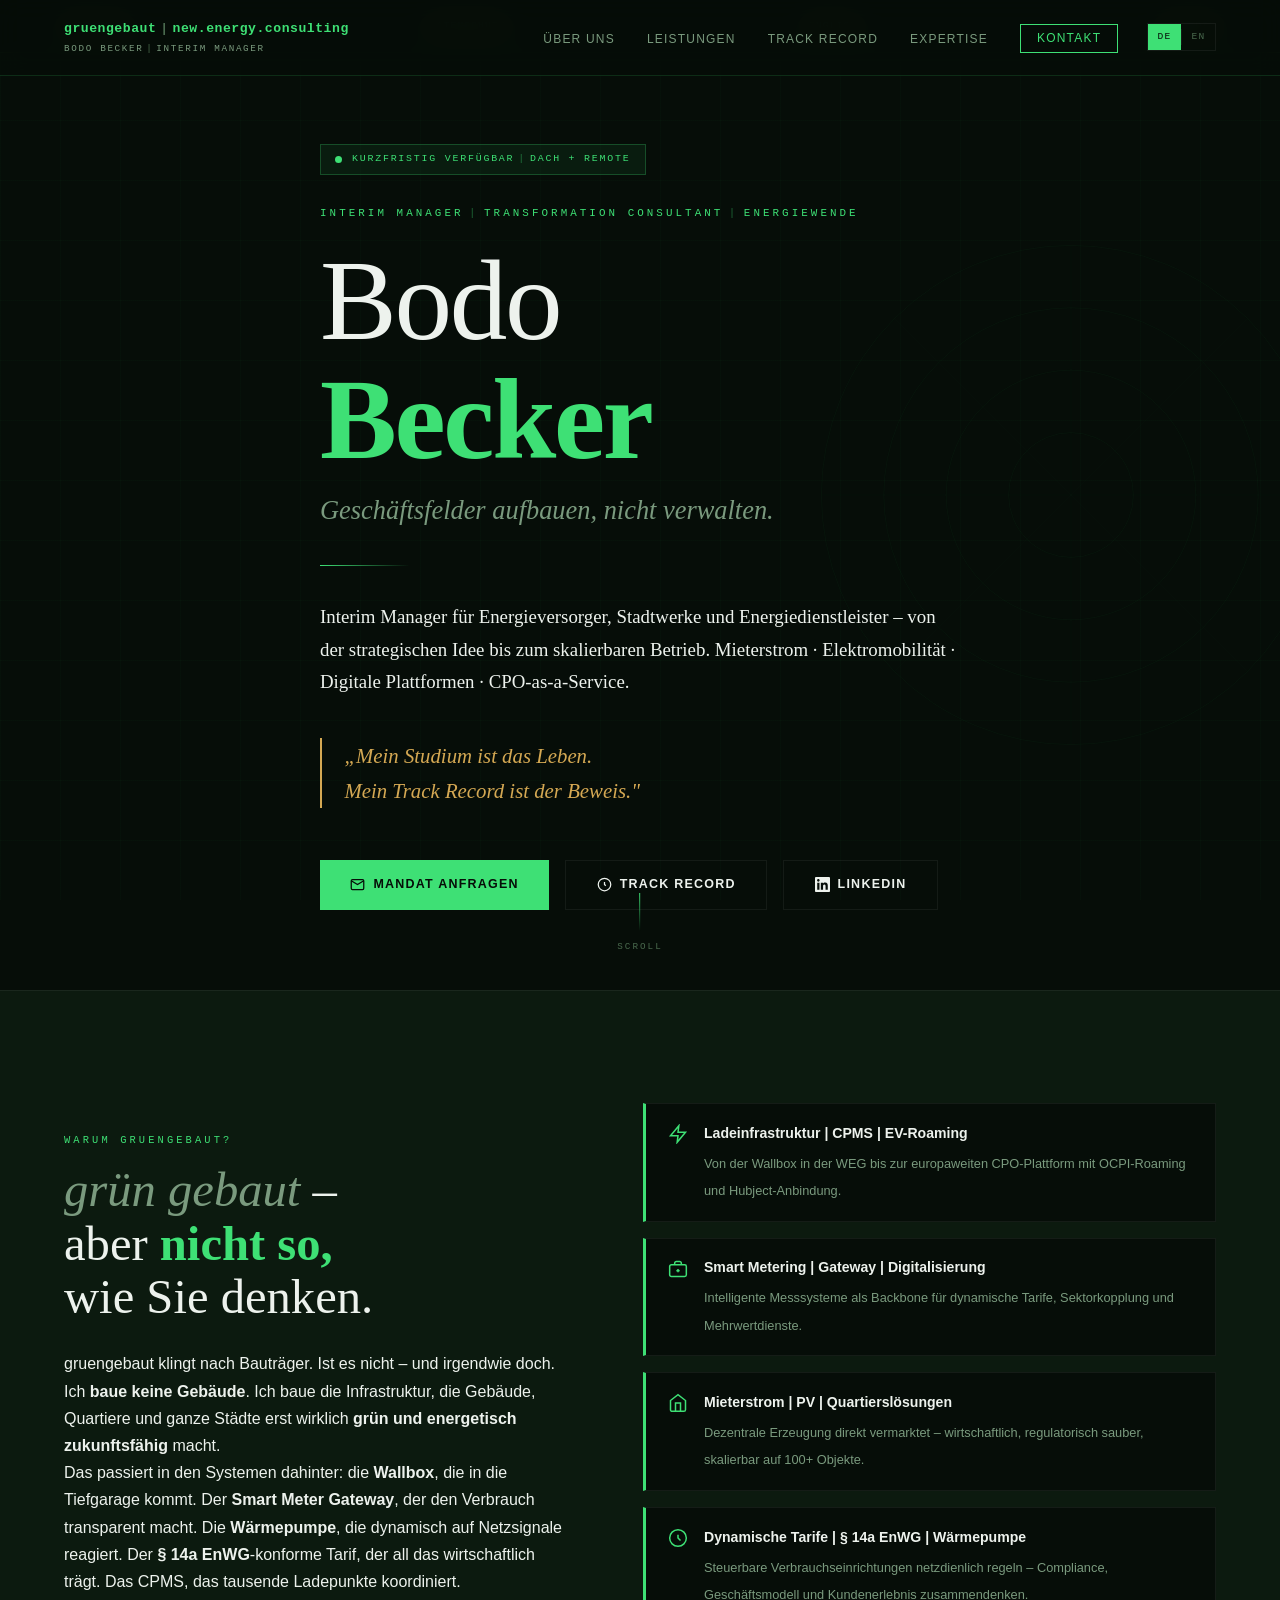
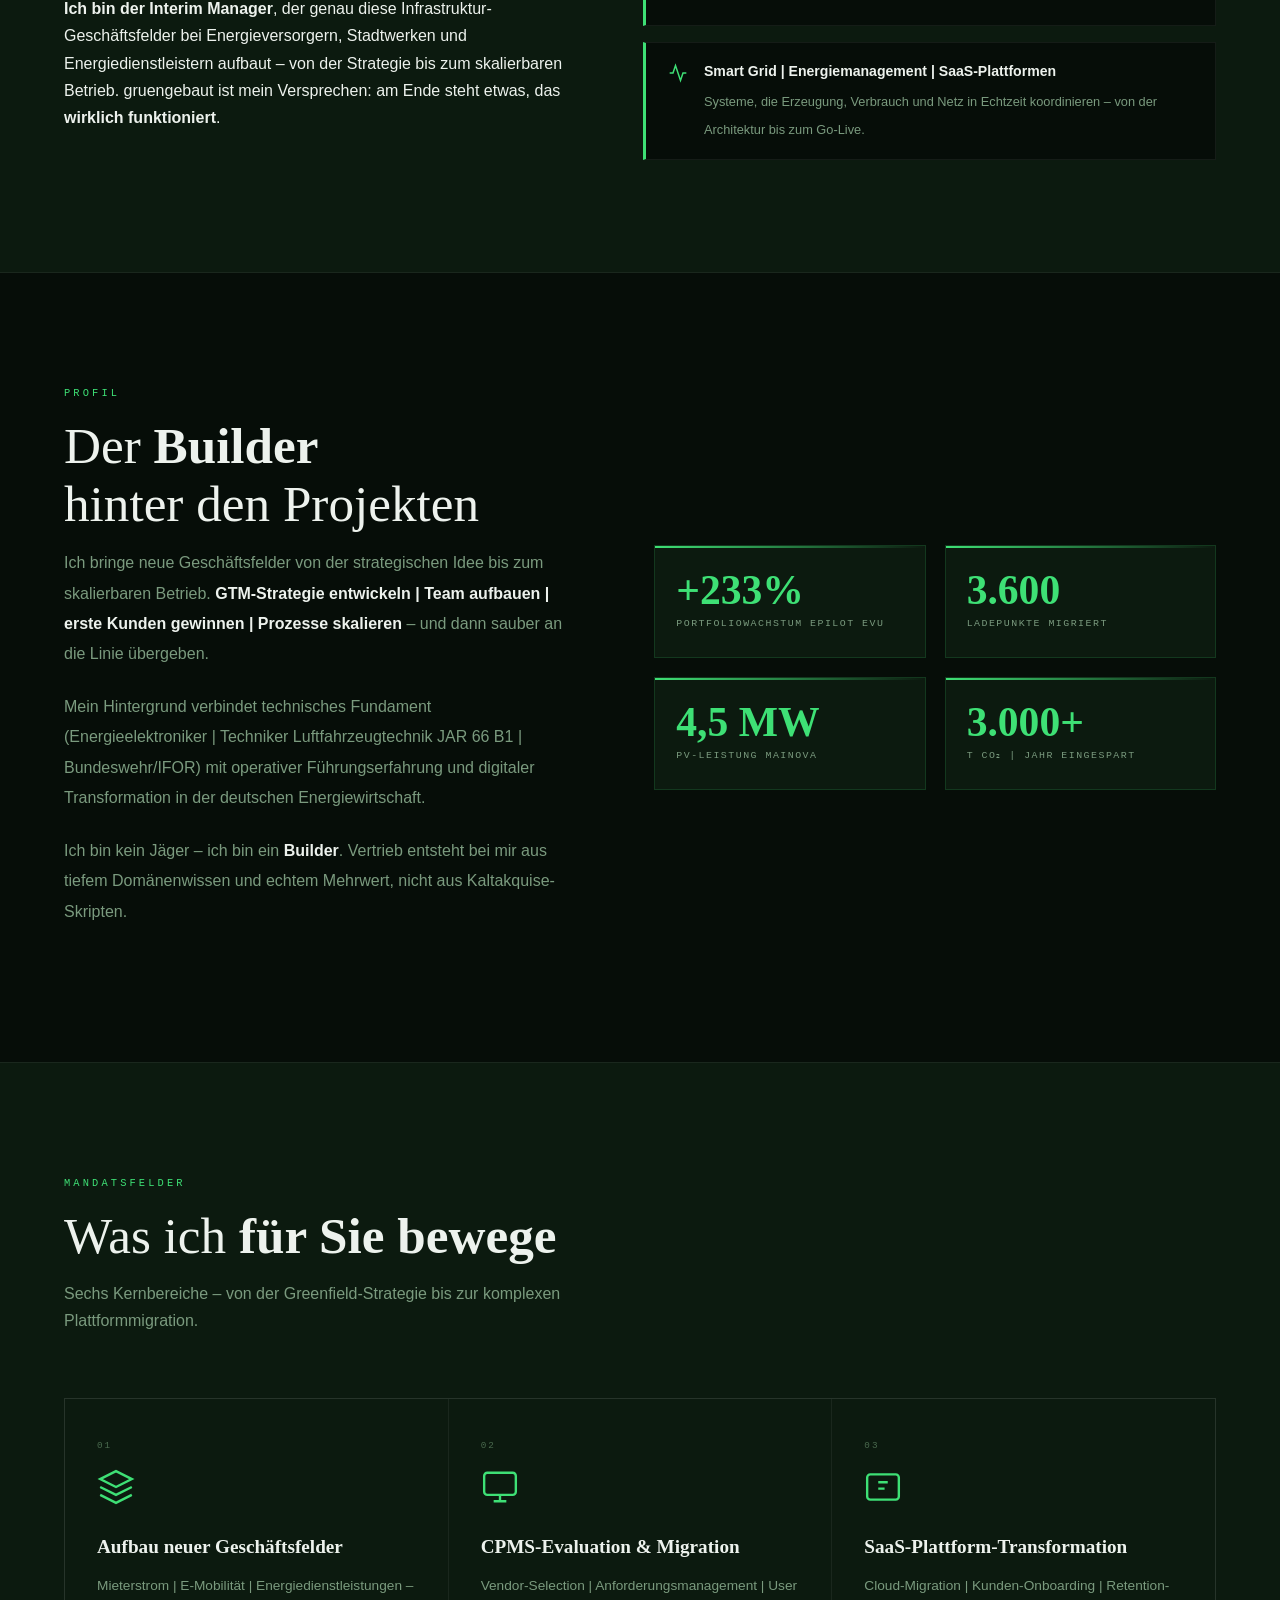
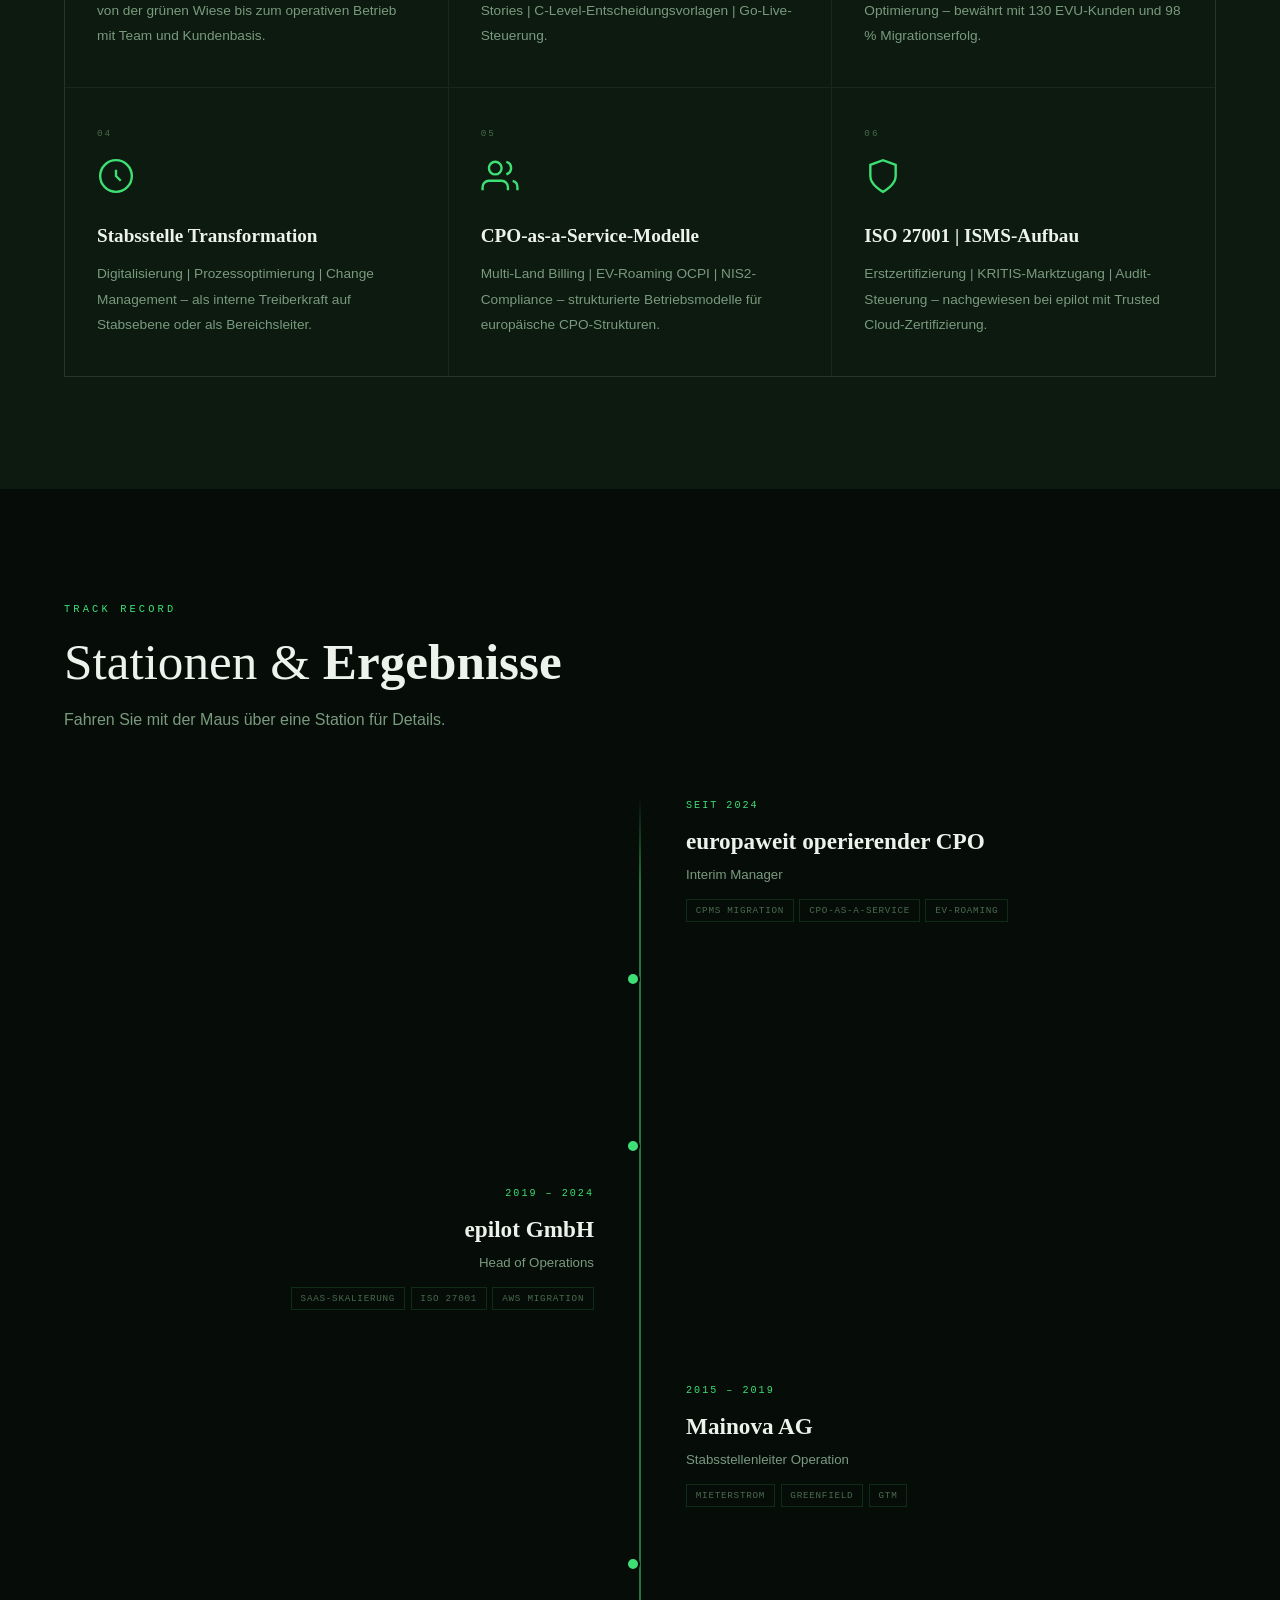
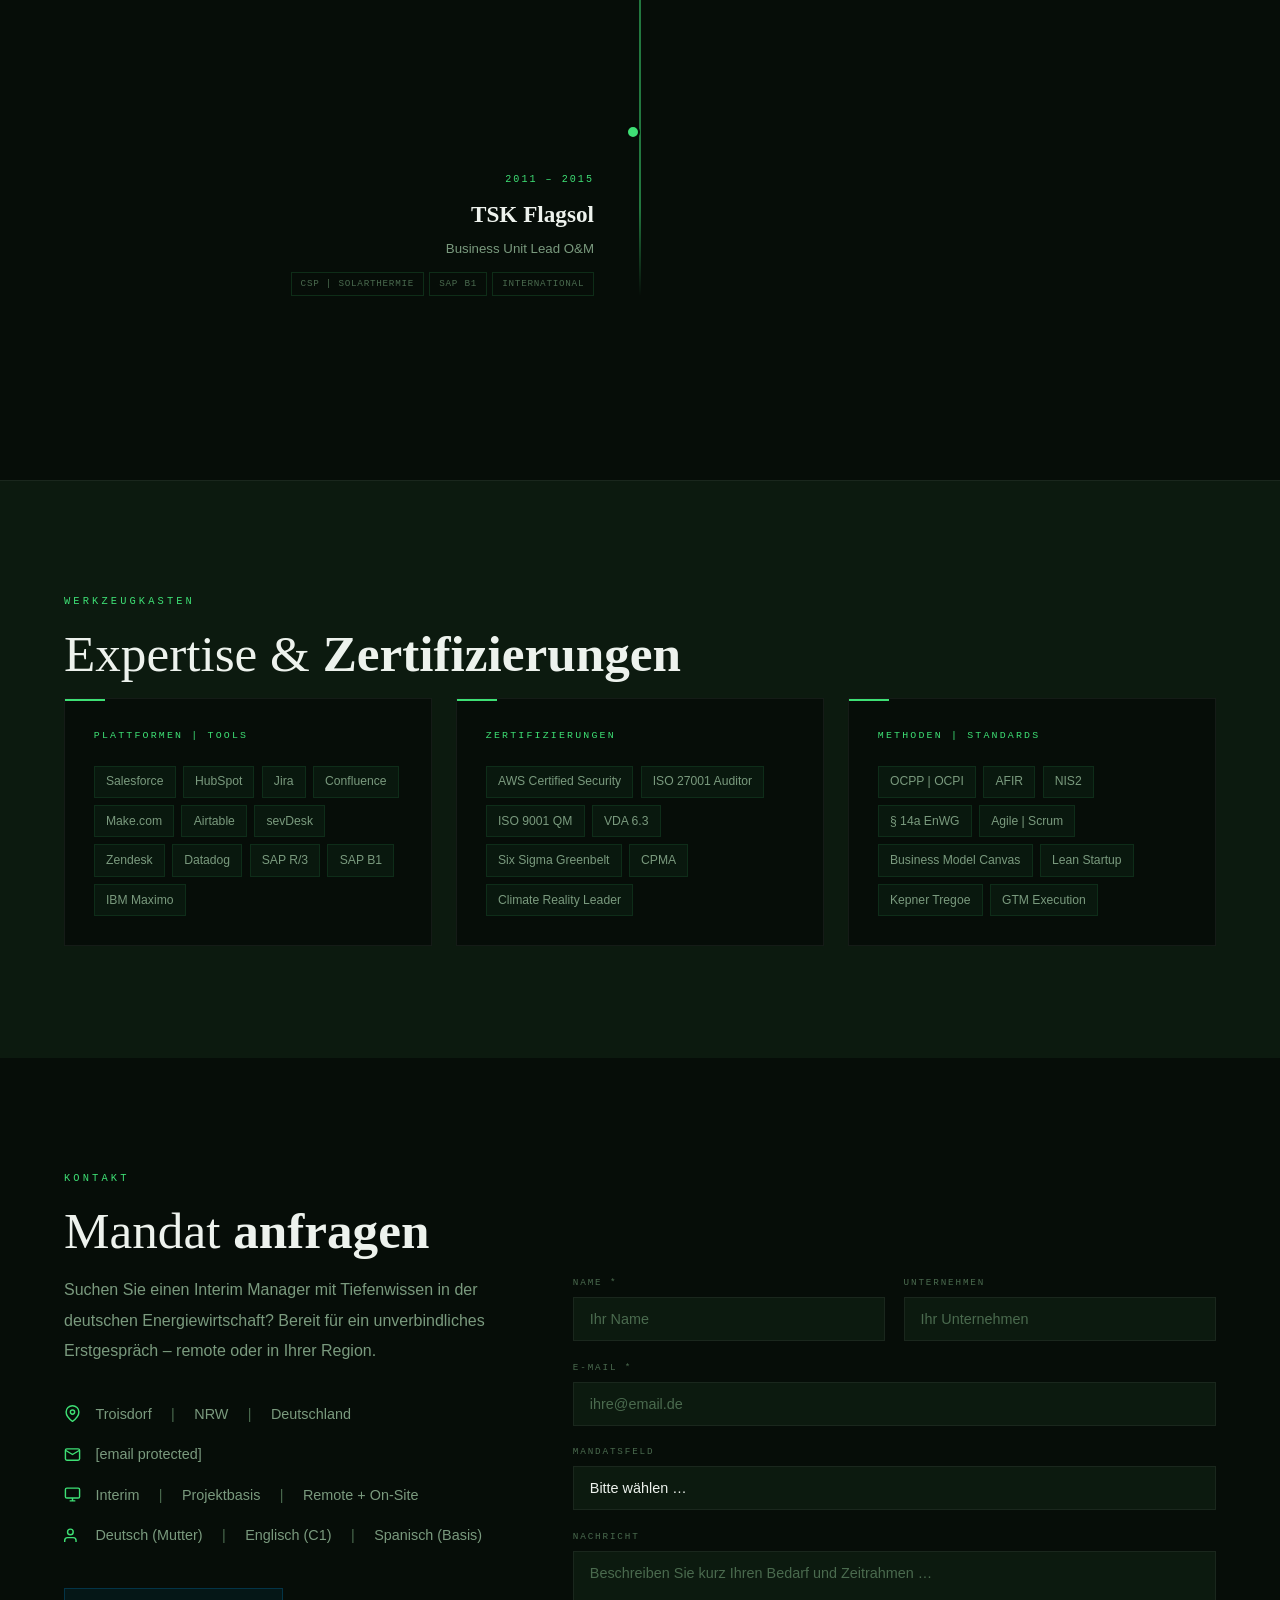
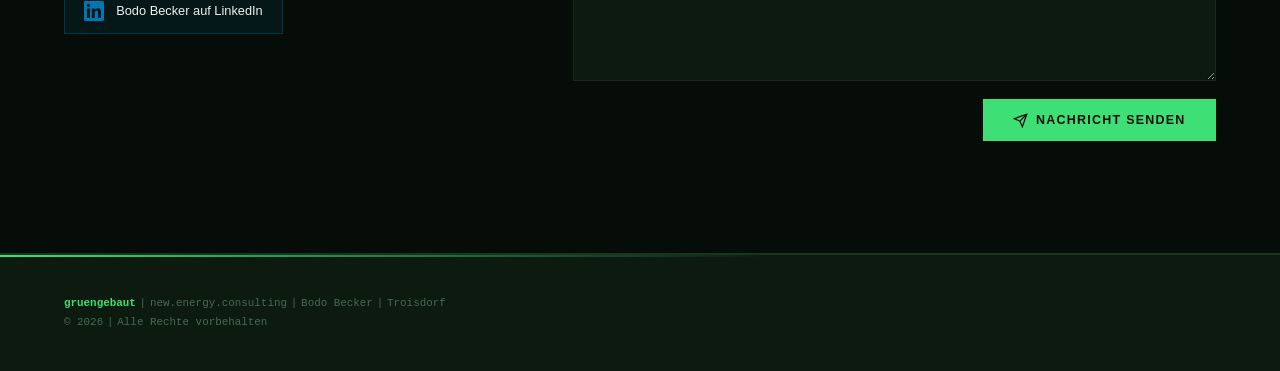
==== commit b5af2aea: "Add files via upload" ====
--- a/index.html
+++ b/index.html
@@ -60,9 +60,7 @@
     }
     </script>
 
-    <link rel="preconnect" href="https://fonts.googleapis.com">
-    <link rel="preconnect" href="https://fonts.gstatic.com" crossorigin>
-    <link href="https://fonts.googleapis.com/css2?family=Cormorant+Garamond:ital,wght@0,300;0,400;0,600;0,700;1,300;1,400&family=Raleway:wght@300;400;500;600&family=Space+Mono:wght@400;700&display=swap" rel="stylesheet">
+    <link rel="stylesheet" href="fonts.css">
 
     <style>
         :root {
@@ -717,7 +715,7 @@
     </nav>
 </footer>
 
-<script data-cfasync="false" src="/cdn-cgi/scripts/5c5dd728/cloudflare-static/email-decode.min.js"></script><script>
+<script>
     document.getElementById('fyear').textContent = new Date().getFullYear();
 
     function toggleMenu() {
--- a/fonts.css
+++ b/fonts.css
@@ -0,0 +1,80 @@
+/* ================================================
+   gruengebaut | new.energy.consulting
+   Lokale Fonts – kein Google-Kontakt (DSGVO-konform)
+   ================================================ */
+
+/* Cormorant Garamond */
+@font-face {
+    font-family: 'Cormorant Garamond';
+    src: url('fonts/cormorant-garamond-latin-300-normal.woff2') format('woff2');
+    font-weight: 300; font-style: normal; font-display: swap;
+}
+@font-face {
+    font-family: 'Cormorant Garamond';
+    src: url('fonts/cormorant-garamond-latin-300-italic.woff2') format('woff2');
+    font-weight: 300; font-style: italic; font-display: swap;
+}
+@font-face {
+    font-family: 'Cormorant Garamond';
+    src: url('fonts/cormorant-garamond-latin-400-normal.woff2') format('woff2');
+    font-weight: 400; font-style: normal; font-display: swap;
+}
+@font-face {
+    font-family: 'Cormorant Garamond';
+    src: url('fonts/cormorant-garamond-latin-400-italic.woff2') format('woff2');
+    font-weight: 400; font-style: italic; font-display: swap;
+}
+@font-face {
+    font-family: 'Cormorant Garamond';
+    src: url('fonts/cormorant-garamond-latin-600-normal.woff2') format('woff2');
+    font-weight: 600; font-style: normal; font-display: swap;
+}
+@font-face {
+    font-family: 'Cormorant Garamond';
+    src: url('fonts/cormorant-garamond-latin-600-italic.woff2') format('woff2');
+    font-weight: 600; font-style: italic; font-display: swap;
+}
+@font-face {
+    font-family: 'Cormorant Garamond';
+    src: url('fonts/cormorant-garamond-latin-700-normal.woff2') format('woff2');
+    font-weight: 700; font-style: normal; font-display: swap;
+}
+@font-face {
+    font-family: 'Cormorant Garamond';
+    src: url('fonts/cormorant-garamond-latin-700-italic.woff2') format('woff2');
+    font-weight: 700; font-style: italic; font-display: swap;
+}
+
+/* Raleway */
+@font-face {
+    font-family: 'Raleway';
+    src: url('fonts/raleway-latin-300-normal.woff2') format('woff2');
+    font-weight: 300; font-style: normal; font-display: swap;
+}
+@font-face {
+    font-family: 'Raleway';
+    src: url('fonts/raleway-latin-400-normal.woff2') format('woff2');
+    font-weight: 400; font-style: normal; font-display: swap;
+}
+@font-face {
+    font-family: 'Raleway';
+    src: url('fonts/raleway-latin-500-normal.woff2') format('woff2');
+    font-weight: 500; font-style: normal; font-display: swap;
+}
+@font-face {
+    font-family: 'Raleway';
+    src: url('fonts/raleway-latin-600-normal.woff2') format('woff2');
+    font-weight: 600; font-style: normal; font-display: swap;
+}
+
+/* Space Mono */
+@font-face {
+    font-family: 'Space Mono';
+    src: url('fonts/space-mono-latin-400-normal.woff2') format('woff2');
+    font-weight: 400; font-style: normal; font-display: swap;
+}
+@font-face {
+    font-family: 'Space Mono';
+    src: url('fonts/space-mono-latin-700-normal.woff2') format('woff2');
+    font-weight: 700; font-style: normal; font-display: swap;
+}
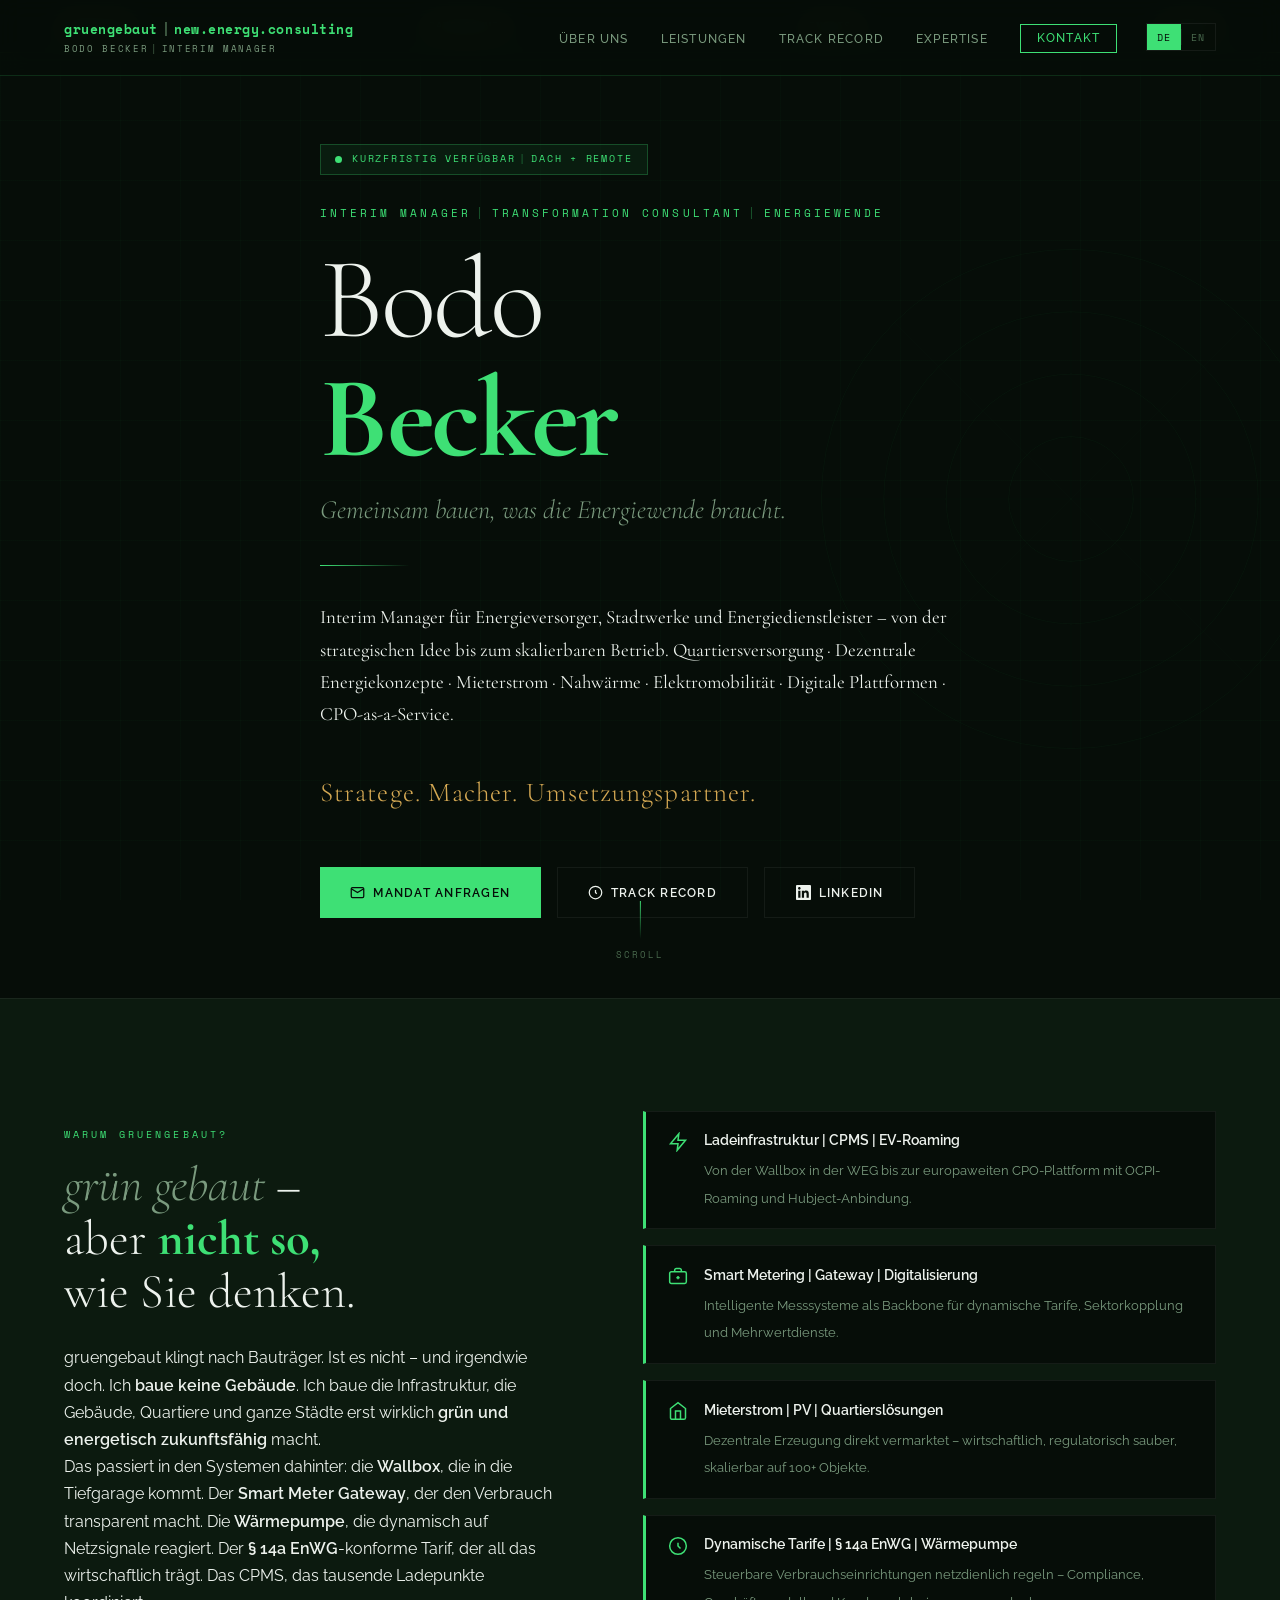
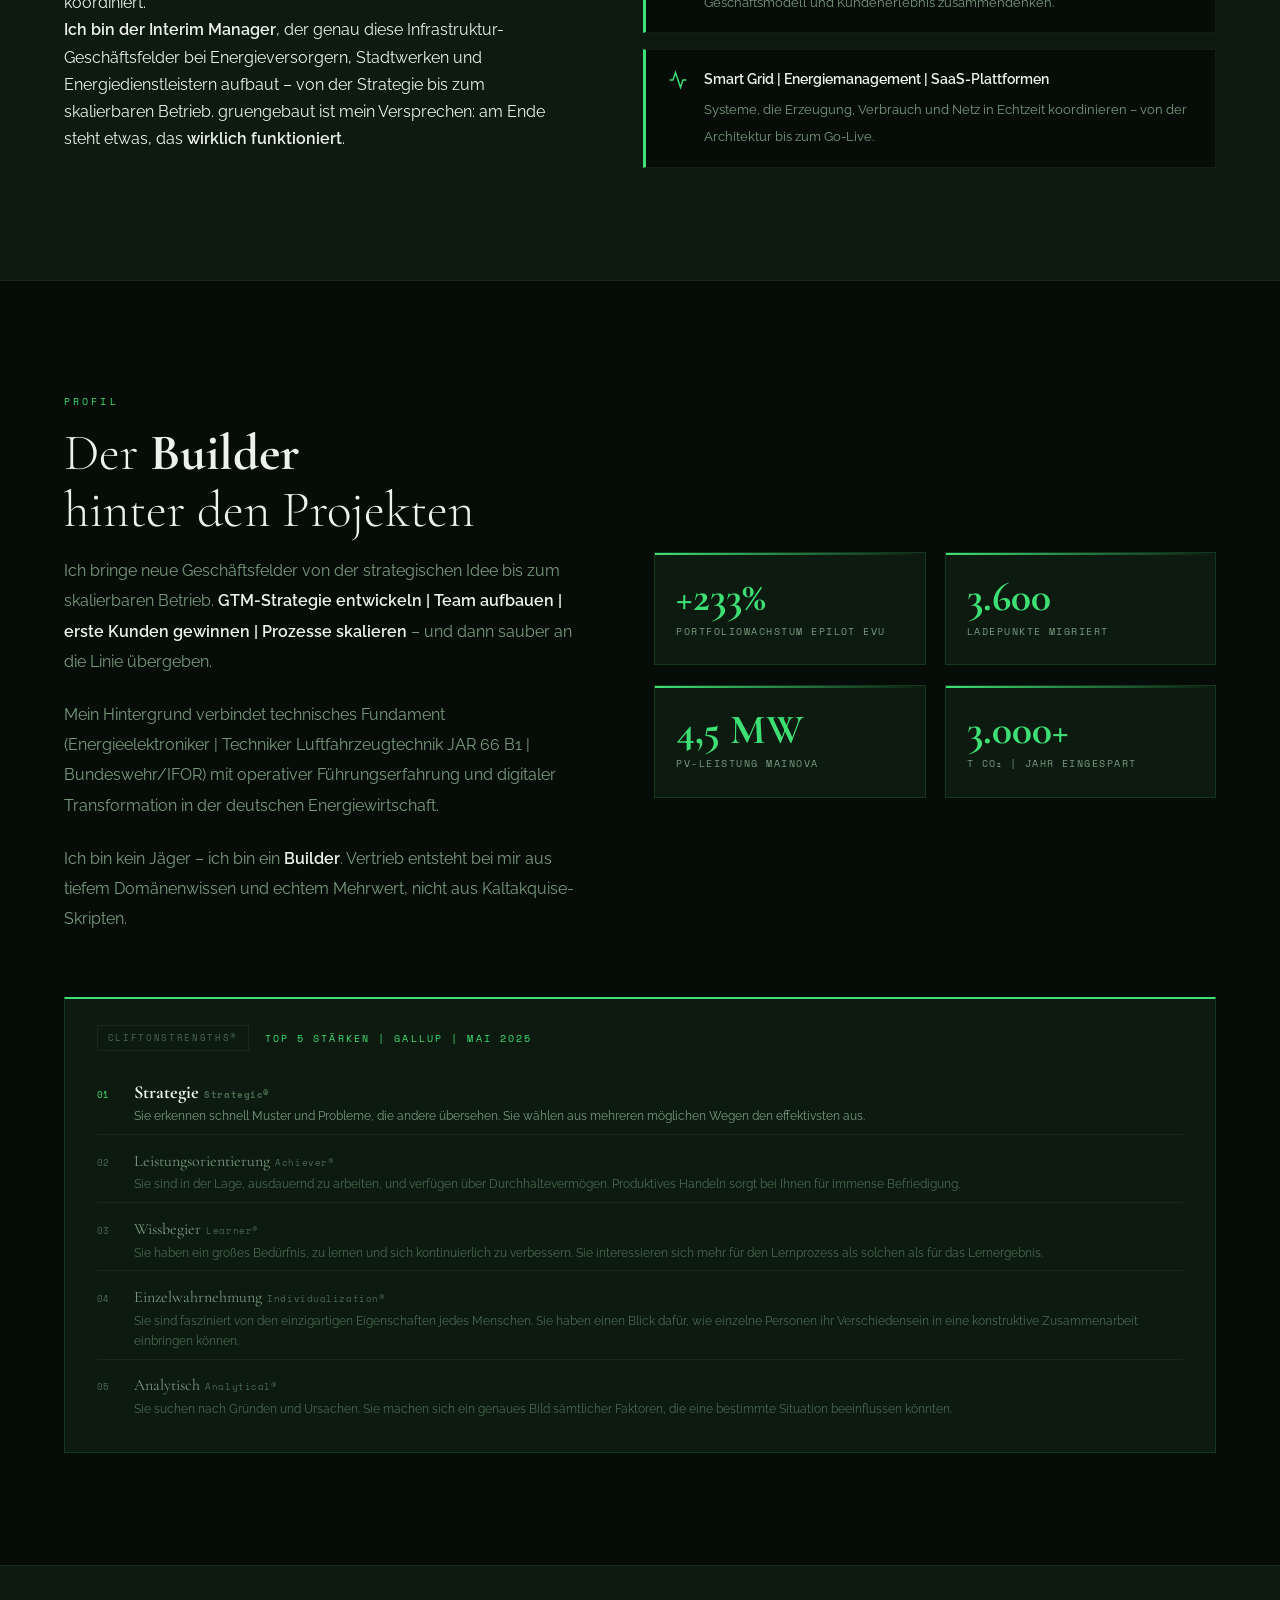
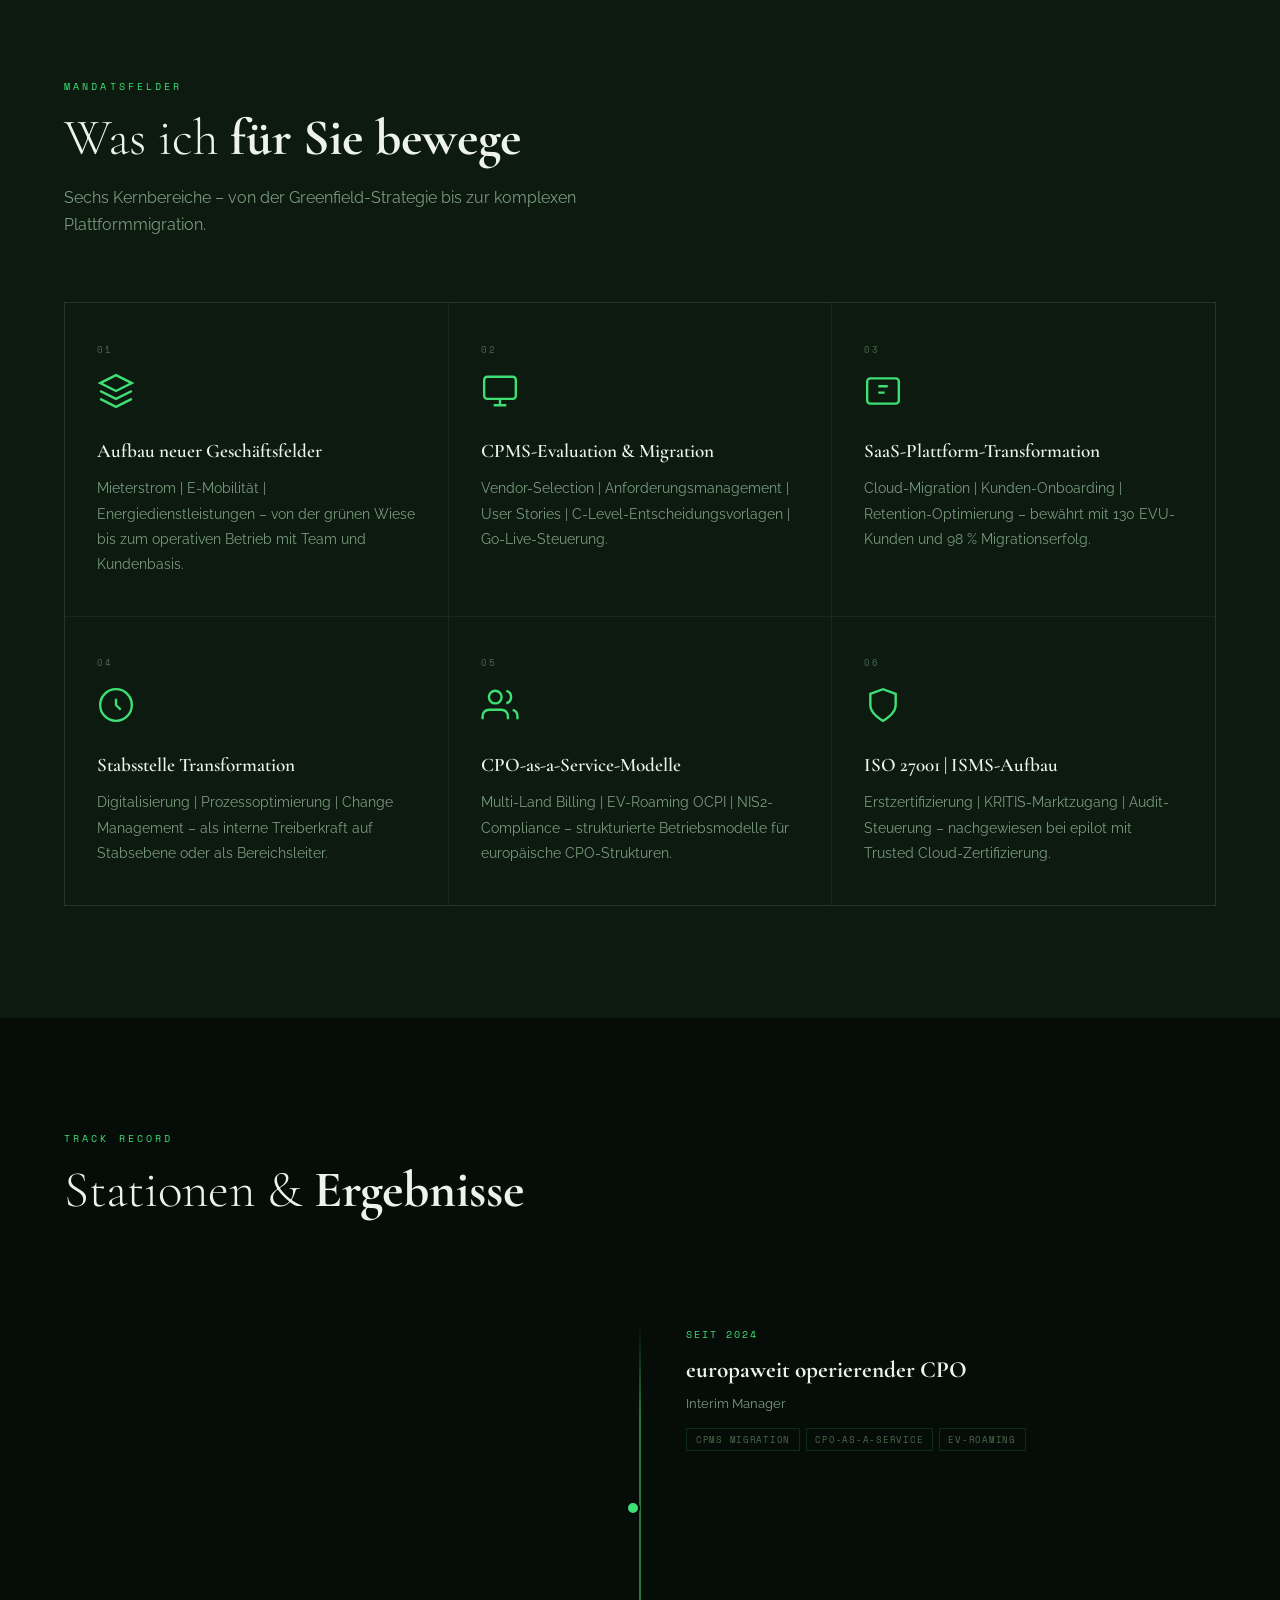
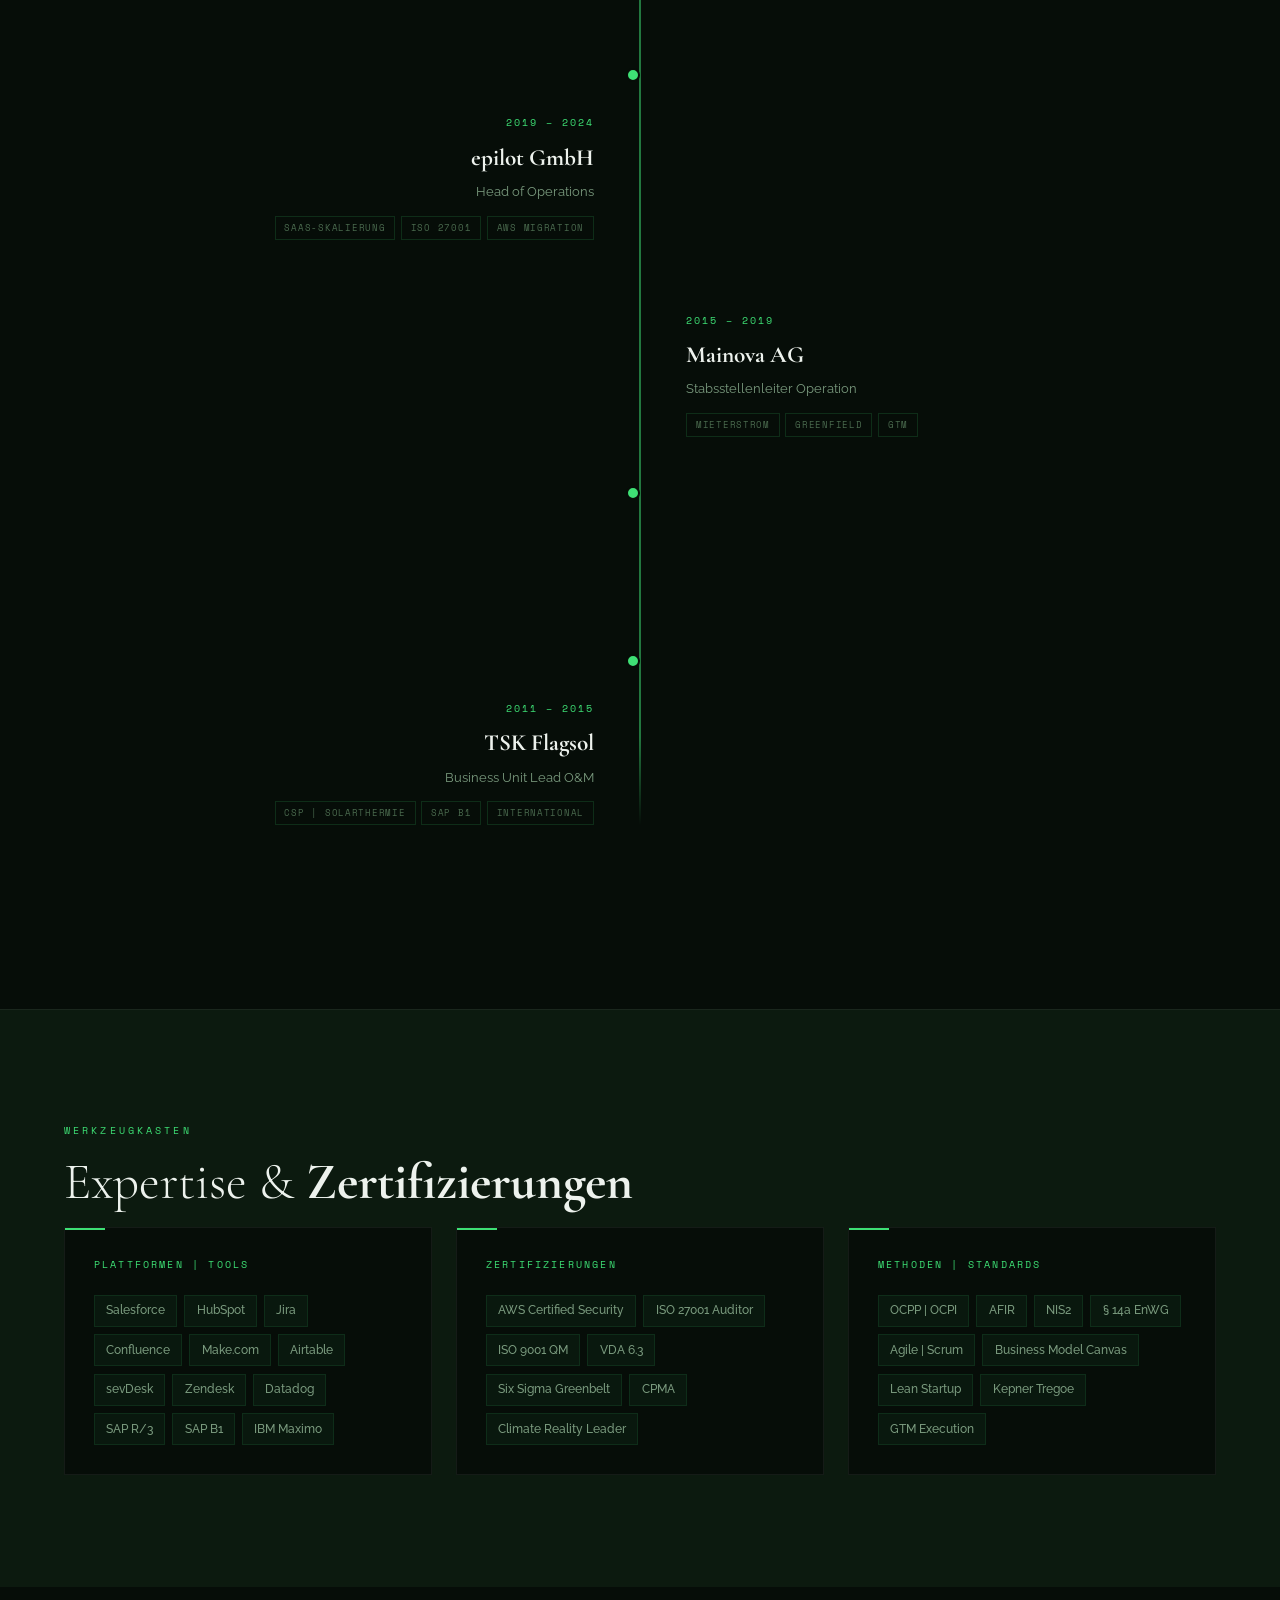
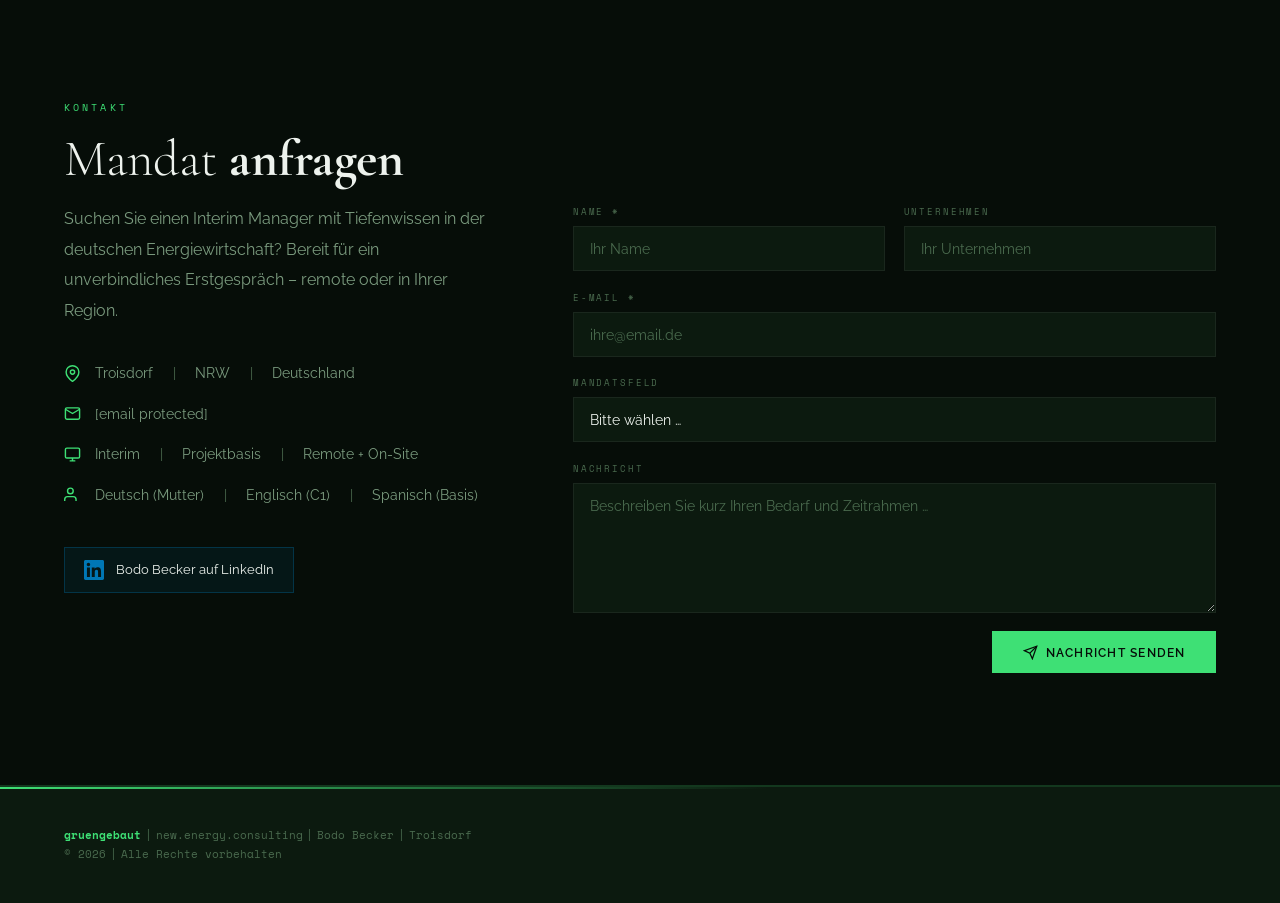
==== commit 1dfded72: "Add files via upload" ====
--- a/index.html
+++ b/index.html
@@ -20,7 +20,7 @@
     <meta property="og:type" content="website">
     <meta property="og:url" content="https://gruengebaut.de/">
     <meta property="og:title" content="gruengebaut | new.energy.consulting | Bodo Becker">
-    <meta property="og:description" content="Geschäftsfelder aufbauen, nicht verwalten. Interim Manager für Energieversorger, Stadtwerke und Energiedienstleister – von der Idee bis zum skalierbaren Betrieb.">
+    <meta property="og:description" content="Gemeinsam bauen, was die Energiewende braucht. Interim Manager für Energieversorger, Stadtwerke und Energiedienstleister – von der Idee bis zum skalierbaren Betrieb.">
     <meta property="og:locale" content="de_DE">
     <meta property="og:site_name" content="gruengebaut | new.energy.consulting">
 
@@ -143,7 +143,7 @@
         .hero-claim{font-family:var(--fd);font-size:clamp(1.15rem,2.2vw,1.65rem);font-weight:300;font-style:italic;color:var(--text-sec);margin-bottom:2rem;opacity:0;animation:fadeUp .8s .55s forwards}
         .hero-rule{width:90px;height:1px;background:linear-gradient(90deg,var(--accent),transparent);margin-bottom:2.2rem;opacity:0;animation:fadeIn .8s .7s forwards}
         .hero-desc{font-family:var(--fd);font-size:clamp(.95rem,1.6vw,1.18rem);color:var(--text);max-width:640px;margin-bottom:2.5rem;opacity:0;animation:fadeUp .8s .82s forwards}
-        .hero-quote{font-family:var(--fd);font-size:clamp(1rem,1.8vw,1.3rem);font-style:italic;color:var(--gold);border-left:2px solid var(--gold);padding-left:1.4rem;max-width:520px;margin-bottom:3.2rem;opacity:0;animation:fadeUp .8s .95s forwards}
+        .hero-quote{font-family:var(--fd);font-size:clamp(1.2rem,2.2vw,1.7rem);font-style:normal;font-weight:300;color:var(--gold);letter-spacing:.04em;max-width:520px;margin-bottom:3.2rem;opacity:0;animation:fadeUp .8s .95s forwards}
         .hero-btns{display:flex;gap:1rem;flex-wrap:wrap;opacity:0;animation:fadeUp .8s 1.1s forwards}
         .btn{display:inline-flex;align-items:center;gap:.5rem;padding:.85rem 1.9rem;font-family:var(--fb);font-size:.78rem;font-weight:600;letter-spacing:.1em;text-transform:uppercase;text-decoration:none;cursor:pointer;border:none;transition:all .25s var(--ease)}
         .btn-p{background:var(--accent);color:var(--bg-deep)}.btn-p:hover{background:var(--accent-muted);transform:translateY(-2px)}
@@ -265,6 +265,23 @@
         .footer-r a{font-family:var(--fm);font-size:.62rem;letter-spacing:.1em;text-transform:uppercase;color:var(--text-sec);text-decoration:none;transition:color .22s}
         .footer-r a:hover{color:var(--accent)}
 
+        /* CLIFTONSTRENGTHS BADGE */
+        .strengths-wrap{margin-top:2.5rem;background:var(--bg-card);border:1px solid var(--border);border-top:2px solid var(--accent);padding:1.6rem 2rem}
+        .strengths-header{display:flex;align-items:center;gap:1rem;margin-bottom:1.4rem}
+        .strengths-logo{font-family:var(--fm);font-size:.58rem;letter-spacing:.18em;text-transform:uppercase;color:var(--text-muted);border:1px solid var(--border-sub);padding:.25rem .6rem}
+        .strengths-label{font-family:var(--fm);font-size:.6rem;letter-spacing:.22em;text-transform:uppercase;color:var(--accent)}
+        .strengths-list{list-style:none;display:flex;flex-direction:column;gap:.55rem}
+        .strength-item{display:flex;align-items:baseline;gap:.9rem;padding:.5rem 0;border-bottom:1px solid var(--border-sub)}
+        .strength-item:last-child{border-bottom:none}
+        .strength-rank{font-family:var(--fm);font-size:.58rem;color:var(--text-muted);width:1.4rem;flex-shrink:0}
+        .strength-item.top .strength-rank{color:var(--accent)}
+        .strength-name{font-family:var(--fd);line-height:1.2}
+        .strength-item.top .strength-name{font-size:1.15rem;font-weight:700;color:var(--text)}
+        .strength-item:not(.top) .strength-name{font-size:1rem;font-weight:400;color:var(--text-sec)}
+        .strength-en{font-family:var(--fm);font-size:.58rem;color:var(--text-muted);letter-spacing:.06em;margin-left:.1rem}
+        .strength-desc{font-size:.78rem;color:var(--text-muted);line-height:1.6;margin-top:.2rem}
+        .strength-item.top .strength-desc{color:var(--text-sec)}
+
         /* RESPONSIVE */
         @media(max-width:960px){
             nav{padding:1rem 1.5rem}
@@ -351,10 +368,10 @@
         </div>
         <p class="hero-pre">Interim Manager<span class="sep">|</span>Transformation Consultant<span class="sep">|</span>Energiewende</p>
         <h1 class="hero-name">Bodo<br><strong>Becker</strong></h1>
-        <p class="hero-claim">Geschäftsfelder aufbauen, nicht verwalten.</p>
+        <p class="hero-claim">Gemeinsam bauen, was die Energiewende braucht.</p>
         <div class="hero-rule" aria-hidden="true"></div>
-        <p class="hero-desc">Interim Manager für Energieversorger, Stadtwerke und Energiedienstleister – von der strategischen Idee bis zum skalierbaren Betrieb. Mieterstrom · Elektromobilität · Digitale Plattformen · CPO-as-a-Service.</p>
-        <blockquote class="hero-quote">„Mein Studium ist das Leben.<br>Mein Track Record ist der Beweis."</blockquote>
+        <p class="hero-desc">Interim Manager für Energieversorger, Stadtwerke und Energiedienstleister – von der strategischen Idee bis zum skalierbaren Betrieb. Quartiersversorgung&nbsp;· Dezentrale Energiekonzepte&nbsp;· Mieterstrom&nbsp;· Nahwärme&nbsp;· Elektromobilität&nbsp;· Digitale Plattformen&nbsp;· CPO-as-a-Service.</p>
+        <blockquote class="hero-quote">Stratege. Macher. Umsetzungspartner.</blockquote>
         <div class="hero-btns">
             <a href="#contact" class="btn btn-p">
                 <svg width="15" height="15" viewBox="0 0 24 24" fill="none" stroke="currentColor" stroke-width="2"><path d="M4 4h16c1.1 0 2 .9 2 2v12c0 1.1-.9 2-2 2H4c-1.1 0-2-.9-2-2V6c0-1.1.9-2 2-2z"/><polyline points="22,6 12,12 2,6"/></svg>
@@ -451,6 +468,52 @@
                 <div class="stat"><div class="stat-n">3.000+</div><div class="stat-l">t CO₂ | Jahr eingespart</div></div>
             </div>
         </div>
+
+        <!-- CliftonStrengths Badge -->
+        <div class="strengths-wrap reveal">
+            <div class="strengths-header">
+                <span class="strengths-logo">CliftonStrengths®</span>
+                <span class="strengths-label">Top 5 Stärken | Gallup | Mai 2025</span>
+            </div>
+            <ul class="strengths-list">
+                <li class="strength-item top">
+                    <span class="strength-rank">01</span>
+                    <div>
+                        <div class="strength-name">Strategie <span class="strength-en">Strategic®</span></div>
+                        <div class="strength-desc">Sie erkennen schnell Muster und Probleme, die andere übersehen. Sie wählen aus mehreren möglichen Wegen den effektivsten aus.</div>
+                    </div>
+                </li>
+                <li class="strength-item">
+                    <span class="strength-rank">02</span>
+                    <div>
+                        <div class="strength-name">Leistungsorientierung <span class="strength-en">Achiever®</span></div>
+                        <div class="strength-desc">Sie sind in der Lage, ausdauernd zu arbeiten, und verfügen über Durchhaltevermögen. Produktives Handeln sorgt bei Ihnen für immense Befriedigung.</div>
+                    </div>
+                </li>
+                <li class="strength-item">
+                    <span class="strength-rank">03</span>
+                    <div>
+                        <div class="strength-name">Wissbegier <span class="strength-en">Learner®</span></div>
+                        <div class="strength-desc">Sie haben ein großes Bedürfnis, zu lernen und sich kontinuierlich zu verbessern. Sie interessieren sich mehr für den Lernprozess als solchen als für das Lernergebnis.</div>
+                    </div>
+                </li>
+                <li class="strength-item">
+                    <span class="strength-rank">04</span>
+                    <div>
+                        <div class="strength-name">Einzelwahrnehmung <span class="strength-en">Individualization®</span></div>
+                        <div class="strength-desc">Sie sind fasziniert von den einzigartigen Eigenschaften jedes Menschen. Sie haben einen Blick dafür, wie einzelne Personen ihr Verschiedensein in eine konstruktive Zusammenarbeit einbringen können.</div>
+                    </div>
+                </li>
+                <li class="strength-item">
+                    <span class="strength-rank">05</span>
+                    <div>
+                        <div class="strength-name">Analytisch <span class="strength-en">Analytical®</span></div>
+                        <div class="strength-desc">Sie suchen nach Gründen und Ursachen. Sie machen sich ein genaues Bild sämtlicher Faktoren, die eine bestimmte Situation beeinflussen könnten.</div>
+                    </div>
+                </li>
+            </ul>
+        </div>
+
     </div>
 </section>
 
--- a/fonts.css
+++ b/fonts.css
@@ -6,75 +6,75 @@
 /* Cormorant Garamond */
 @font-face {
     font-family: 'Cormorant Garamond';
-    src: url('fonts/cormorant-garamond-latin-300-normal.woff2') format('woff2');
+    src: url('cormorant-garamond-latin-300-normal.woff2') format('woff2');
     font-weight: 300; font-style: normal; font-display: swap;
 }
 @font-face {
     font-family: 'Cormorant Garamond';
-    src: url('fonts/cormorant-garamond-latin-300-italic.woff2') format('woff2');
+    src: url('cormorant-garamond-latin-300-italic.woff2') format('woff2');
     font-weight: 300; font-style: italic; font-display: swap;
 }
 @font-face {
     font-family: 'Cormorant Garamond';
-    src: url('fonts/cormorant-garamond-latin-400-normal.woff2') format('woff2');
+    src: url('cormorant-garamond-latin-400-normal.woff2') format('woff2');
     font-weight: 400; font-style: normal; font-display: swap;
 }
 @font-face {
     font-family: 'Cormorant Garamond';
-    src: url('fonts/cormorant-garamond-latin-400-italic.woff2') format('woff2');
+    src: url('cormorant-garamond-latin-400-italic.woff2') format('woff2');
     font-weight: 400; font-style: italic; font-display: swap;
 }
 @font-face {
     font-family: 'Cormorant Garamond';
-    src: url('fonts/cormorant-garamond-latin-600-normal.woff2') format('woff2');
+    src: url('cormorant-garamond-latin-600-normal.woff2') format('woff2');
     font-weight: 600; font-style: normal; font-display: swap;
 }
 @font-face {
     font-family: 'Cormorant Garamond';
-    src: url('fonts/cormorant-garamond-latin-600-italic.woff2') format('woff2');
+    src: url('cormorant-garamond-latin-600-italic.woff2') format('woff2');
     font-weight: 600; font-style: italic; font-display: swap;
 }
 @font-face {
     font-family: 'Cormorant Garamond';
-    src: url('fonts/cormorant-garamond-latin-700-normal.woff2') format('woff2');
+    src: url('cormorant-garamond-latin-700-normal.woff2') format('woff2');
     font-weight: 700; font-style: normal; font-display: swap;
 }
 @font-face {
     font-family: 'Cormorant Garamond';
-    src: url('fonts/cormorant-garamond-latin-700-italic.woff2') format('woff2');
+    src: url('cormorant-garamond-latin-700-italic.woff2') format('woff2');
     font-weight: 700; font-style: italic; font-display: swap;
 }
 
 /* Raleway */
 @font-face {
     font-family: 'Raleway';
-    src: url('fonts/raleway-latin-300-normal.woff2') format('woff2');
+    src: url('raleway-latin-300-normal.woff2') format('woff2');
     font-weight: 300; font-style: normal; font-display: swap;
 }
 @font-face {
     font-family: 'Raleway';
-    src: url('fonts/raleway-latin-400-normal.woff2') format('woff2');
+    src: url('raleway-latin-400-normal.woff2') format('woff2');
     font-weight: 400; font-style: normal; font-display: swap;
 }
 @font-face {
     font-family: 'Raleway';
-    src: url('fonts/raleway-latin-500-normal.woff2') format('woff2');
+    src: url('raleway-latin-500-normal.woff2') format('woff2');
     font-weight: 500; font-style: normal; font-display: swap;
 }
 @font-face {
     font-family: 'Raleway';
-    src: url('fonts/raleway-latin-600-normal.woff2') format('woff2');
+    src: url('raleway-latin-600-normal.woff2') format('woff2');
     font-weight: 600; font-style: normal; font-display: swap;
 }
 
 /* Space Mono */
 @font-face {
     font-family: 'Space Mono';
-    src: url('fonts/space-mono-latin-400-normal.woff2') format('woff2');
+    src: url('space-mono-latin-400-normal.woff2') format('woff2');
     font-weight: 400; font-style: normal; font-display: swap;
 }
 @font-face {
     font-family: 'Space Mono';
-    src: url('fonts/space-mono-latin-700-normal.woff2') format('woff2');
+    src: url('space-mono-latin-700-normal.woff2') format('woff2');
     font-weight: 700; font-style: normal; font-display: swap;
 }
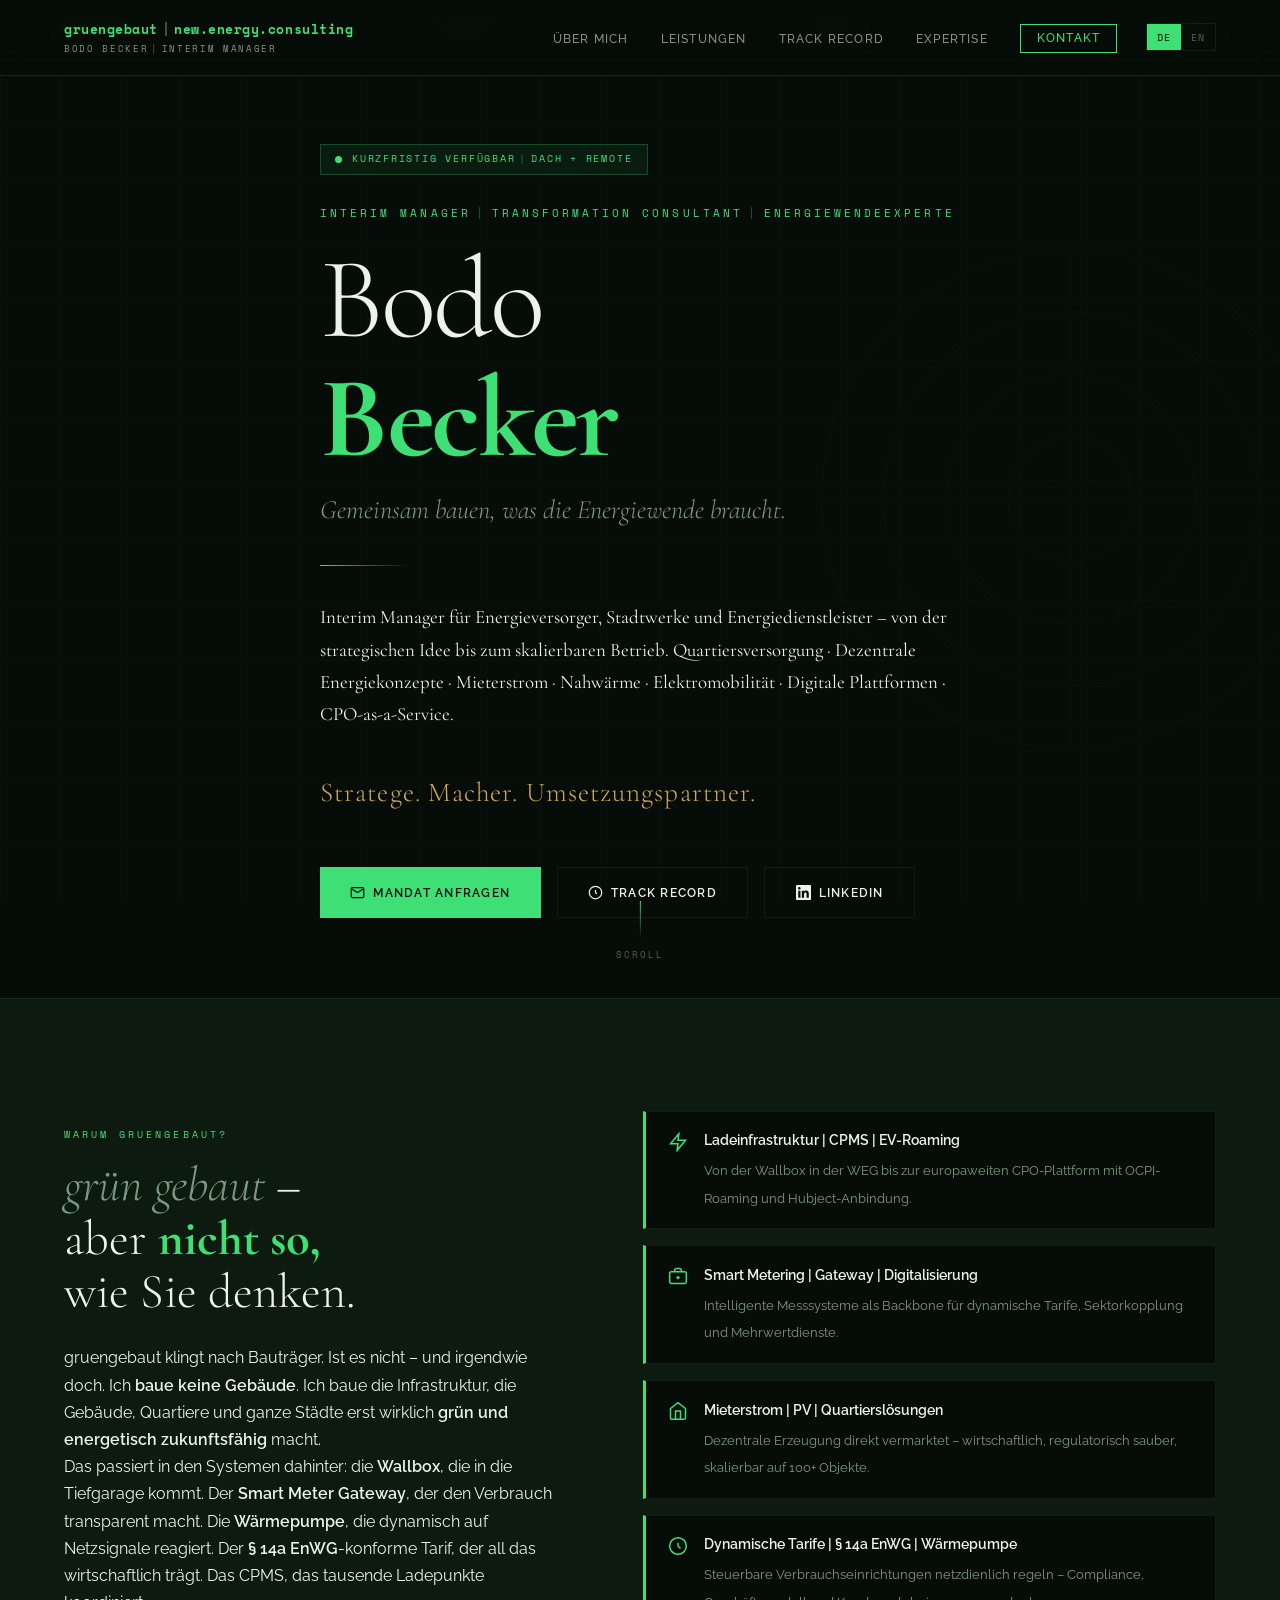
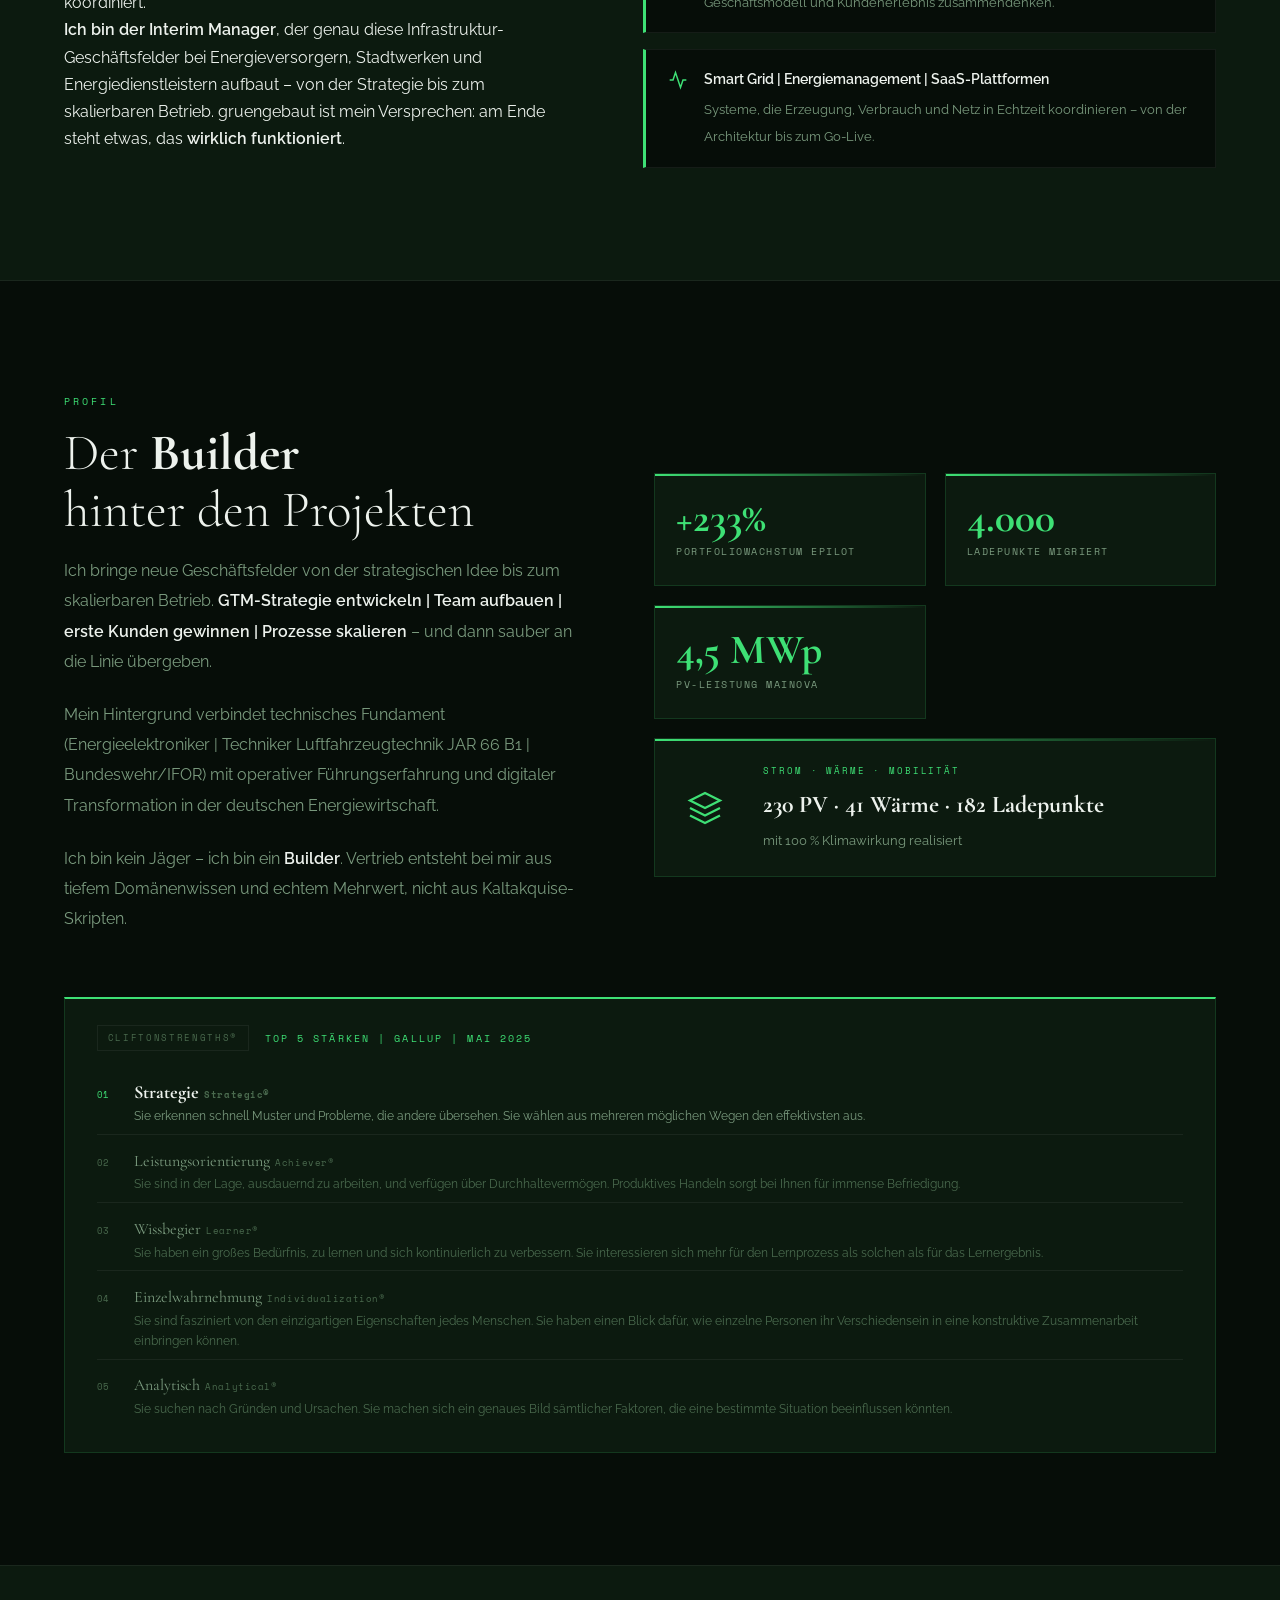
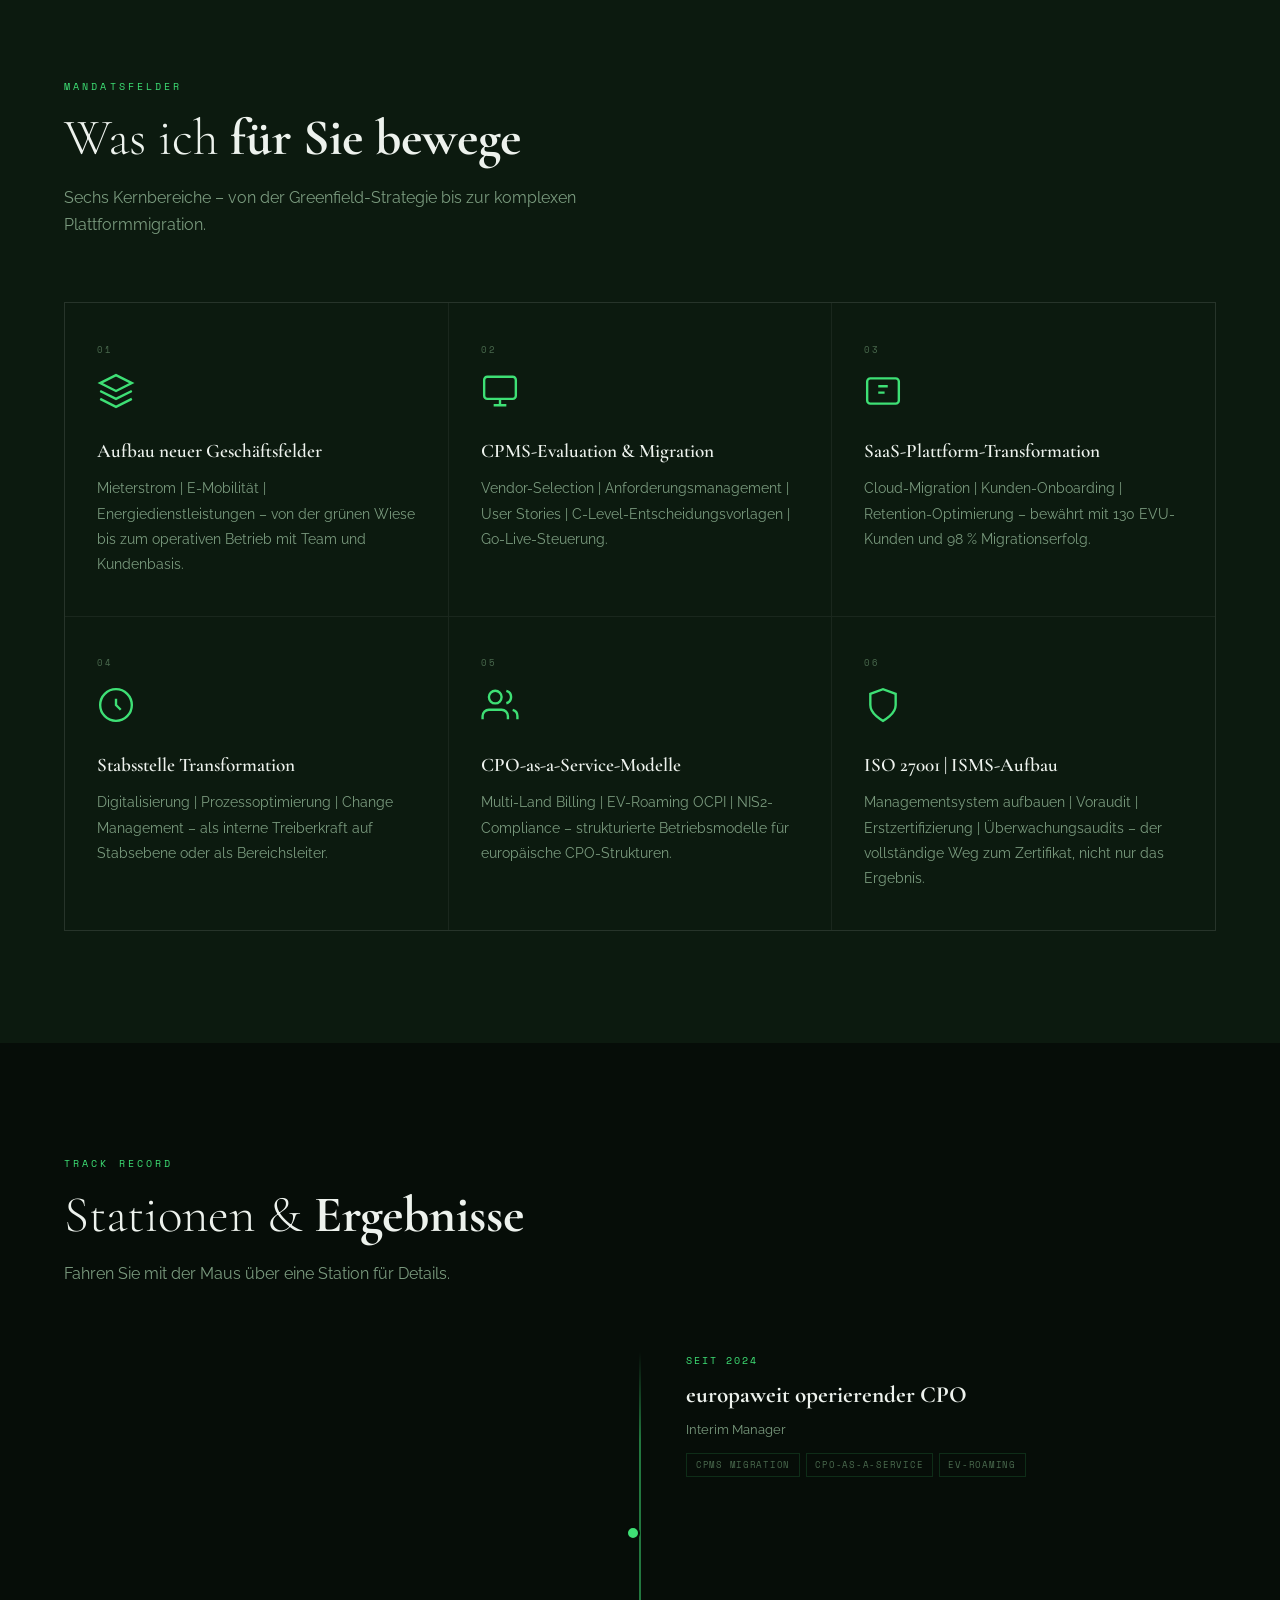
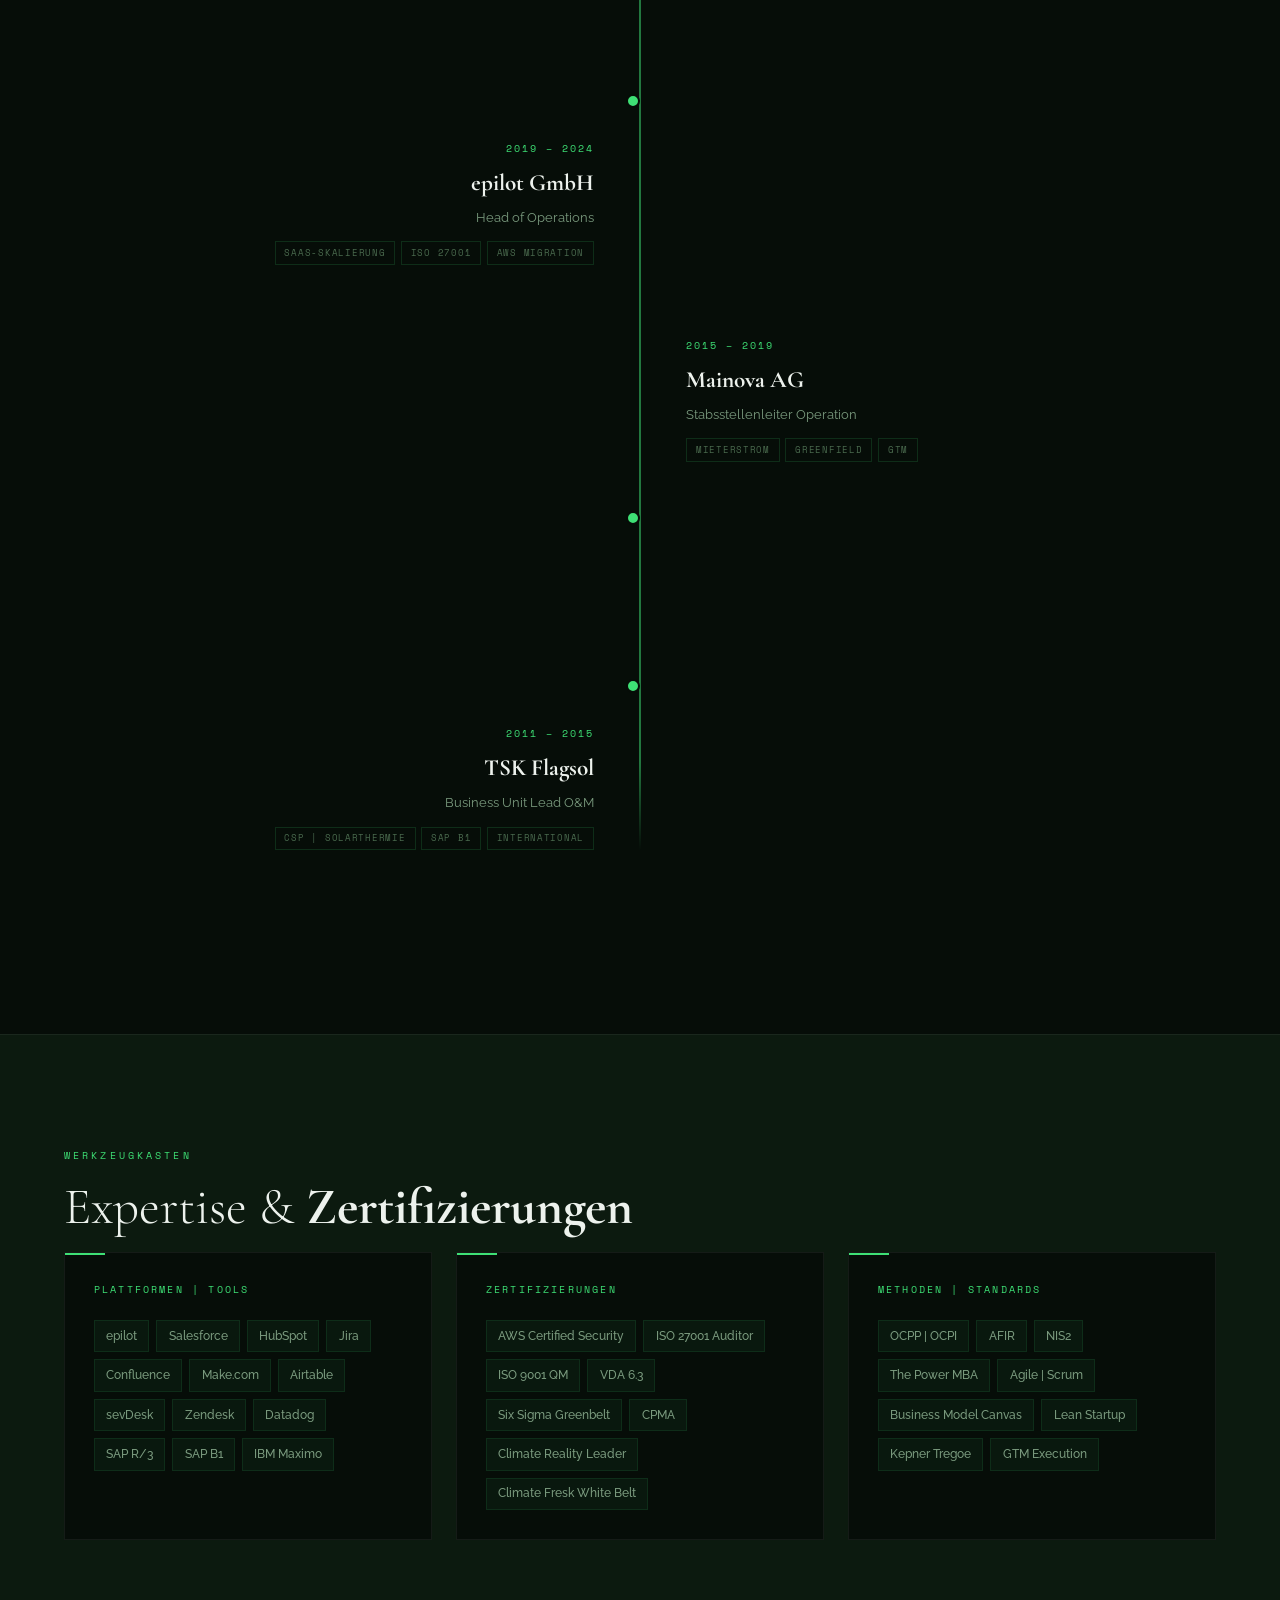
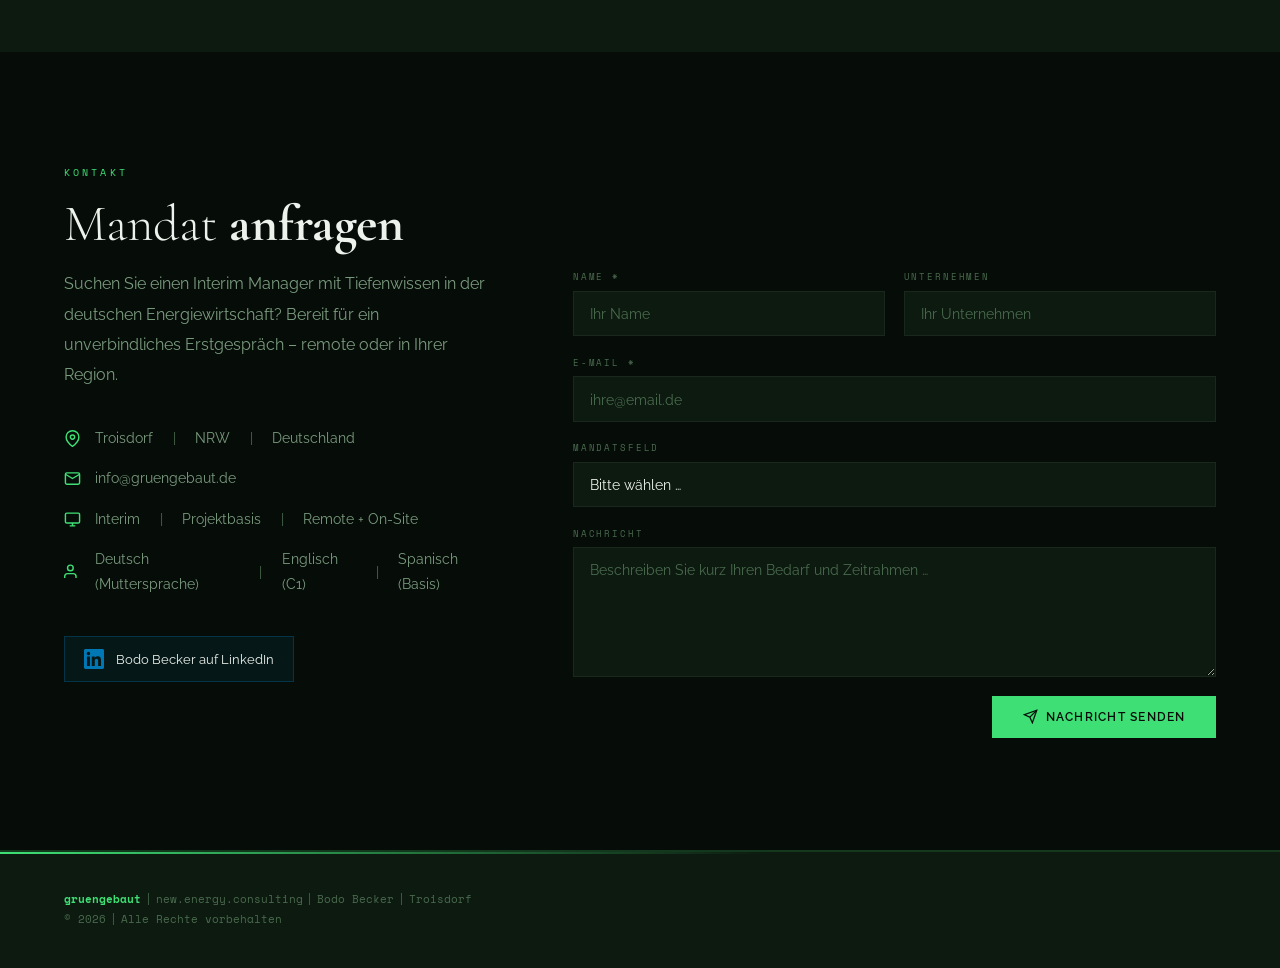
==== commit ce1869be: "Add files via upload" ====
--- a/index.html
+++ b/index.html
@@ -265,6 +265,14 @@
         .footer-r a{font-family:var(--fm);font-size:.62rem;letter-spacing:.1em;text-transform:uppercase;color:var(--text-sec);text-decoration:none;transition:color .22s}
         .footer-r a:hover{color:var(--accent)}
 
+        /* STAT WIDE + KLIMAWIRKUNG */
+        .stat-wide{grid-column:1/-1;background:var(--bg-card);border:1px solid var(--border);padding:1.5rem 2rem;position:relative;overflow:hidden;display:flex;align-items:center;gap:2.5rem}
+        .stat-wide::before{content:'';position:absolute;top:0;left:0;width:100%;height:2px;background:linear-gradient(90deg,var(--accent),transparent)}
+        .stat-wide-icon{width:36px;height:36px;color:var(--accent);flex-shrink:0}
+        .stat-wide-label{font-family:var(--fm);font-size:.58rem;letter-spacing:.2em;text-transform:uppercase;color:var(--accent);margin-bottom:.4rem}
+        .stat-wide-title{font-family:var(--fd);font-size:1.5rem;font-weight:700;color:var(--text);margin-bottom:.25rem}
+        .stat-wide-sub{font-size:.82rem;color:var(--text-sec)}
+
         /* CLIFTONSTRENGTHS BADGE */
         .strengths-wrap{margin-top:2.5rem;background:var(--bg-card);border:1px solid var(--border);border-top:2px solid var(--accent);padding:1.6rem 2rem}
         .strengths-header{display:flex;align-items:center;gap:1rem;margin-bottom:1.4rem}
@@ -317,7 +325,7 @@
     </a>
     <div class="nav-right">
         <ul class="nav-links">
-            <li><a href="#brand">Über uns</a></li>
+            <li><a href="#brand">Über mich</a></li>
             <li><a href="#services">Leistungen</a></li>
             <li><a href="#timeline">Track Record</a></li>
             <li><a href="#tools">Expertise</a></li>
@@ -335,7 +343,7 @@
 </nav>
 
 <div class="mob-nav" id="mobMenu">
-    <a href="#brand"    onclick="closeMenu()">Über uns</a>
+    <a href="#brand"    onclick="closeMenu()">Über mich</a>
     <a href="#services" onclick="closeMenu()">Leistungen</a>
     <a href="#timeline" onclick="closeMenu()">Track Record</a>
     <a href="#tools"    onclick="closeMenu()">Expertise</a>
@@ -366,7 +374,7 @@
             <div class="avail-dot"></div>
             <span class="avail-text">Kurzfristig verfügbar<span class="sep">|</span>DACH + Remote</span>
         </div>
-        <p class="hero-pre">Interim Manager<span class="sep">|</span>Transformation Consultant<span class="sep">|</span>Energiewende</p>
+        <p class="hero-pre">Interim Manager<span class="sep">|</span>Transformation Consultant<span class="sep">|</span>Energiewendeexperte</p>
         <h1 class="hero-name">Bodo<br><strong>Becker</strong></h1>
         <p class="hero-claim">Gemeinsam bauen, was die Energiewende braucht.</p>
         <div class="hero-rule" aria-hidden="true"></div>
@@ -462,10 +470,17 @@
                 </div>
             </div>
             <div class="about-stats reveal">
-                <div class="stat"><div class="stat-n">+233%</div><div class="stat-l">Portfoliowachstum epilot EVU</div></div>
-                <div class="stat"><div class="stat-n">3.600</div><div class="stat-l">Ladepunkte migriert</div></div>
-                <div class="stat"><div class="stat-n">4,5 MW</div><div class="stat-l">PV-Leistung Mainova</div></div>
-                <div class="stat"><div class="stat-n">3.000+</div><div class="stat-l">t CO₂ | Jahr eingespart</div></div>
+                <div class="stat"><div class="stat-n">+233%</div><div class="stat-l">Portfoliowachstum epilot</div></div>
+                <div class="stat"><div class="stat-n">4.000</div><div class="stat-l">Ladepunkte migriert</div></div>
+                <div class="stat"><div class="stat-n">4,5 MWp</div><div class="stat-l">PV-Leistung Mainova</div></div>
+                <div class="stat stat-wide">
+                    <svg class="stat-wide-icon" viewBox="0 0 24 24" fill="none" stroke="currentColor" stroke-width="1.5"><path d="M12 2L2 7l10 5 10-5-10-5z"/><path d="M2 17l10 5 10-5"/><path d="M2 12l10 5 10-5"/></svg>
+                    <div>
+                        <div class="stat-wide-label">Strom · Wärme · Mobilität</div>
+                        <div class="stat-wide-title">230 PV · 41 Wärme · 182 Ladepunkte</div>
+                        <div class="stat-wide-sub">mit 100 % Klimawirkung realisiert</div>
+                    </div>
+                </div>
             </div>
         </div>
 
@@ -559,7 +574,7 @@
                 <div class="svc-num">06</div>
                 <svg class="svc-icon" viewBox="0 0 24 24" fill="none" stroke="currentColor" stroke-width="1.5"><path d="M12 22s8-4 8-10V5l-8-3-8 3v7c0 6 8 10 8 10z"/></svg>
                 <h3 class="svc-title">ISO 27001 | ISMS-Aufbau</h3>
-                <p class="svc-desc">Erstzertifizierung | KRITIS-Marktzugang | Audit-Steuerung – nachgewiesen bei epilot mit Trusted Cloud-Zertifizierung.</p>
+                <p class="svc-desc">Managementsystem aufbauen | Voraudit | Erstzertifizierung | Überwachungsaudits – der vollständige Weg zum Zertifikat, nicht nur das Ergebnis.</p>
             </article>
         </div>
     </div>
@@ -682,19 +697,19 @@
             <div class="tool-cat reveal">
                 <div class="tool-cat-title">Plattformen | Tools</div>
                 <div class="tool-pills">
-                    <span class="pill">Salesforce</span><span class="pill">HubSpot</span><span class="pill">Jira</span><span class="pill">Confluence</span><span class="pill">Make.com</span><span class="pill">Airtable</span><span class="pill">sevDesk</span><span class="pill">Zendesk</span><span class="pill">Datadog</span><span class="pill">SAP R/3</span><span class="pill">SAP B1</span><span class="pill">IBM Maximo</span>
+                    <span class="pill">epilot</span><span class="pill">Salesforce</span><span class="pill">HubSpot</span><span class="pill">Jira</span><span class="pill">Confluence</span><span class="pill">Make.com</span><span class="pill">Airtable</span><span class="pill">sevDesk</span><span class="pill">Zendesk</span><span class="pill">Datadog</span><span class="pill">SAP R/3</span><span class="pill">SAP B1</span><span class="pill">IBM Maximo</span>
                 </div>
             </div>
             <div class="tool-cat reveal">
                 <div class="tool-cat-title">Zertifizierungen</div>
                 <div class="tool-pills">
-                    <span class="pill">AWS Certified Security</span><span class="pill">ISO 27001 Auditor</span><span class="pill">ISO 9001 QM</span><span class="pill">VDA 6.3</span><span class="pill">Six Sigma Greenbelt</span><span class="pill">CPMA</span><span class="pill">Climate Reality Leader</span>
+                    <span class="pill">AWS Certified Security</span><span class="pill">ISO 27001 Auditor</span><span class="pill">ISO 9001 QM</span><span class="pill">VDA 6.3</span><span class="pill">Six Sigma Greenbelt</span><span class="pill">CPMA</span><span class="pill">Climate Reality Leader</span><span class="pill">Climate Fresk White Belt</span>
                 </div>
             </div>
             <div class="tool-cat reveal">
                 <div class="tool-cat-title">Methoden | Standards</div>
                 <div class="tool-pills">
-                    <span class="pill">OCPP | OCPI</span><span class="pill">AFIR</span><span class="pill">NIS2</span><span class="pill">§ 14a EnWG</span><span class="pill">Agile | Scrum</span><span class="pill">Business Model Canvas</span><span class="pill">Lean Startup</span><span class="pill">Kepner Tregoe</span><span class="pill">GTM Execution</span>
+                    <span class="pill">OCPP | OCPI</span><span class="pill">AFIR</span><span class="pill">NIS2</span><span class="pill">The Power MBA</span><span class="pill">Agile | Scrum</span><span class="pill">Business Model Canvas</span><span class="pill">Lean Startup</span><span class="pill">Kepner Tregoe</span><span class="pill">GTM Execution</span>
                 </div>
             </div>
         </div>
@@ -717,7 +732,7 @@
                     </li>
                     <li>
                         <svg viewBox="0 0 24 24" fill="none" stroke="currentColor" stroke-width="2"><path d="M4 4h16c1.1 0 2 .9 2 2v12c0 1.1-.9 2-2 2H4c-1.1 0-2-.9-2-2V6c0-1.1.9-2 2-2z"/><polyline points="22,6 12,12 2,6"/></svg>
-                        <a href="/cdn-cgi/l/email-protection#b3d8dcddc7d2d8c7f3d4c1c6d6ddd4d6d1d2c6c79dd7d6"><span class="__cf_email__" data-cfemail="ec878382988d8798ac8b9e9989828b898e8d9998c28889">[email&#160;protected]</span></a>
+                        <a href="mailto:info@gruengebaut.de">info@gruengebaut.de</a>
                     </li>
                     <li>
                         <svg viewBox="0 0 24 24" fill="none" stroke="currentColor" stroke-width="2"><rect x="2" y="3" width="20" height="14" rx="2"/><path d="M8 21h8m-4-4v4"/></svg>
@@ -725,7 +740,7 @@
                     </li>
                     <li>
                         <svg viewBox="0 0 24 24" fill="none" stroke="currentColor" stroke-width="2"><path d="M17 21v-2a4 4 0 0 0-4-4H5a4 4 0 0 0-4 4v2"/><circle cx="9" cy="7" r="4"/></svg>
-                        Deutsch (Mutter)<span class="sep">|</span>Englisch (C1)<span class="sep">|</span>Spanisch (Basis)
+                        Deutsch (Muttersprache)<span class="sep">|</span>Englisch (C1)<span class="sep">|</span>Spanisch (Basis)
                     </li>
                 </ul>
                 <a href="https://www.linkedin.com/in/bodo-becker-climate-leader" target="_blank" rel="noopener noreferrer" class="li-badge">
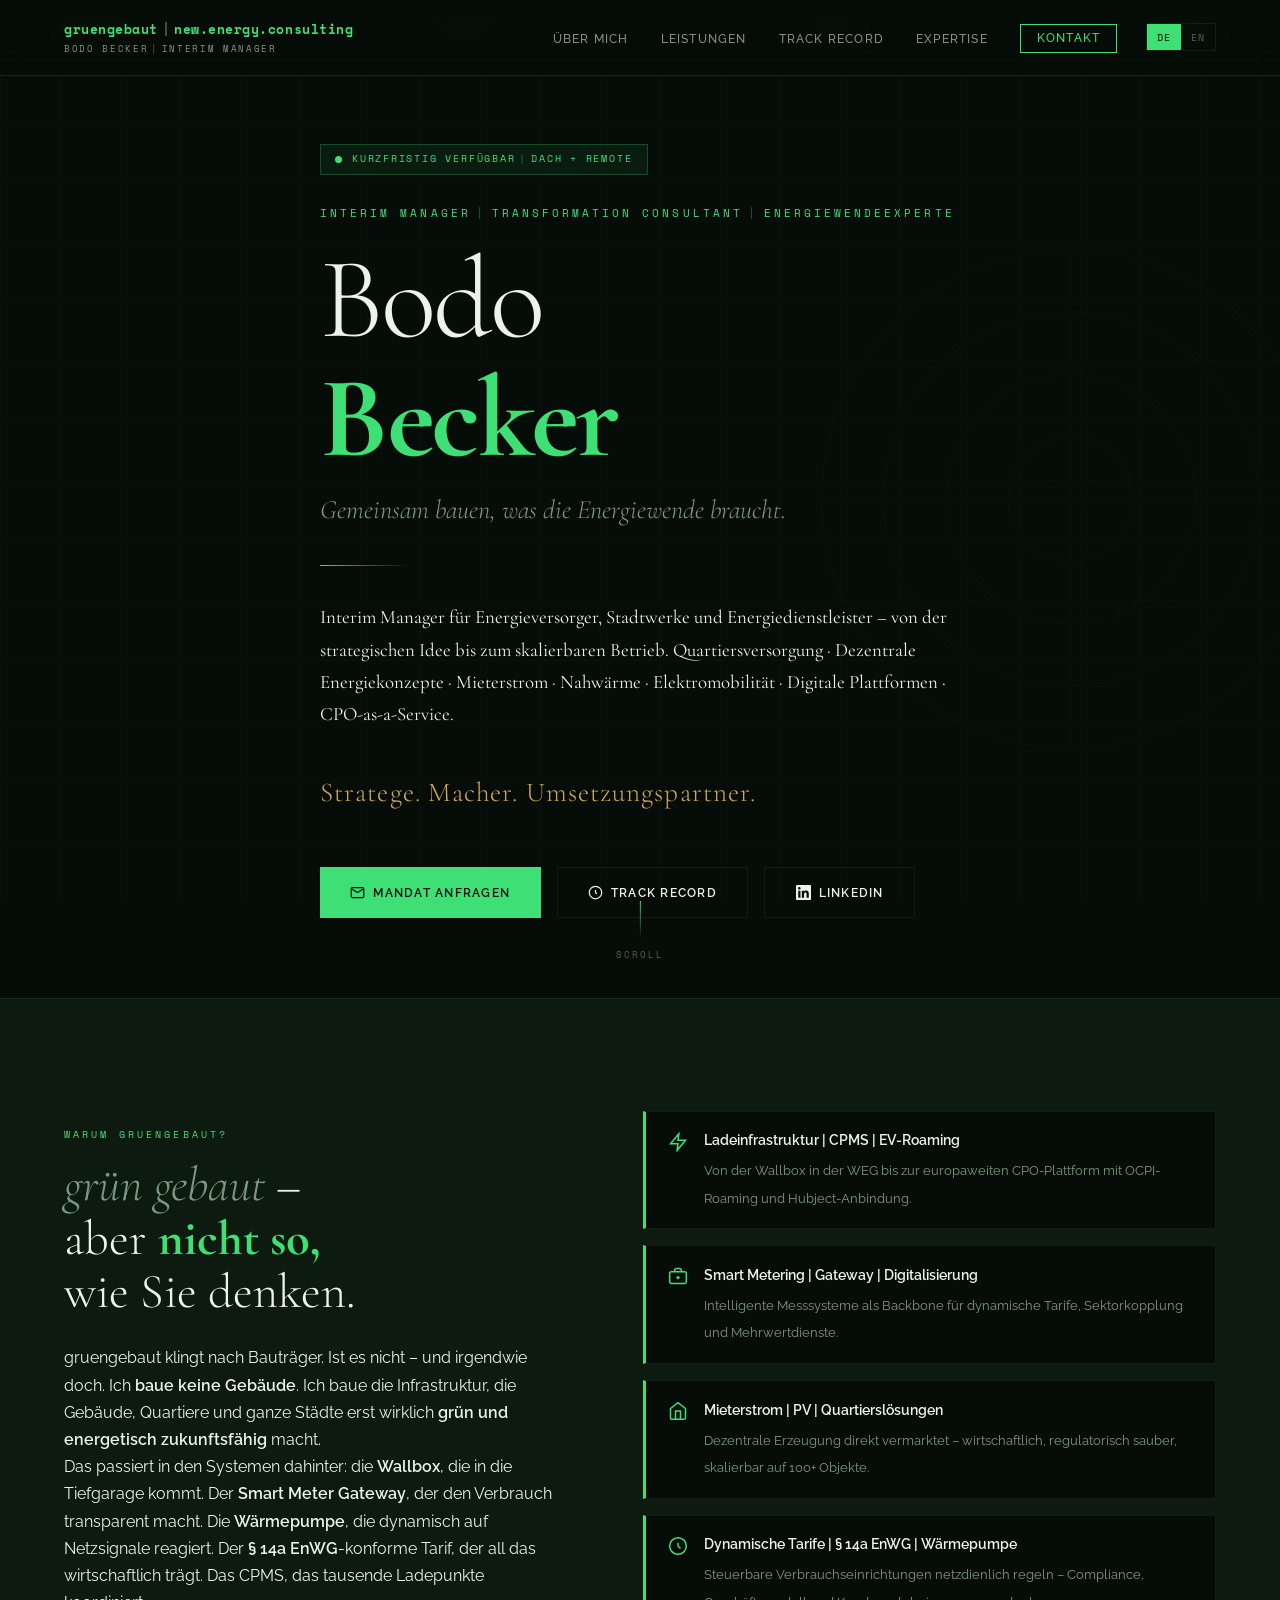
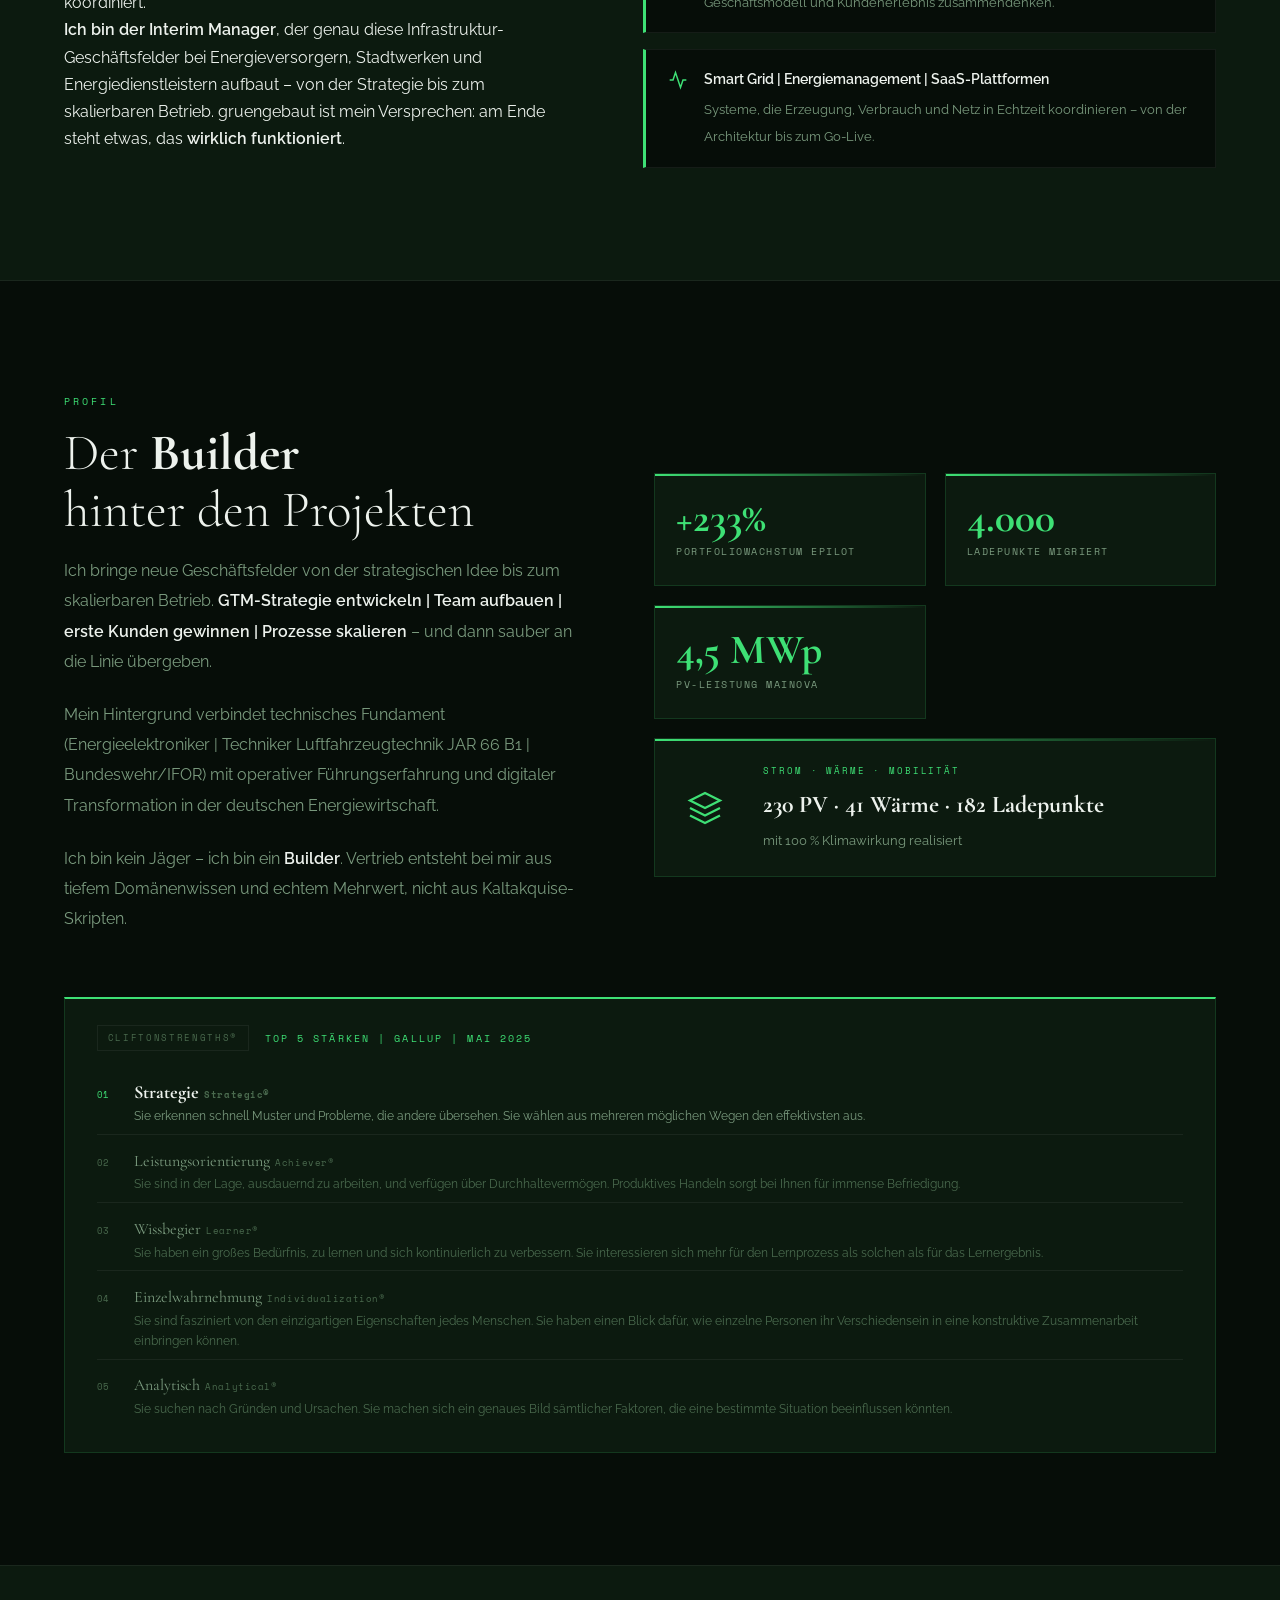
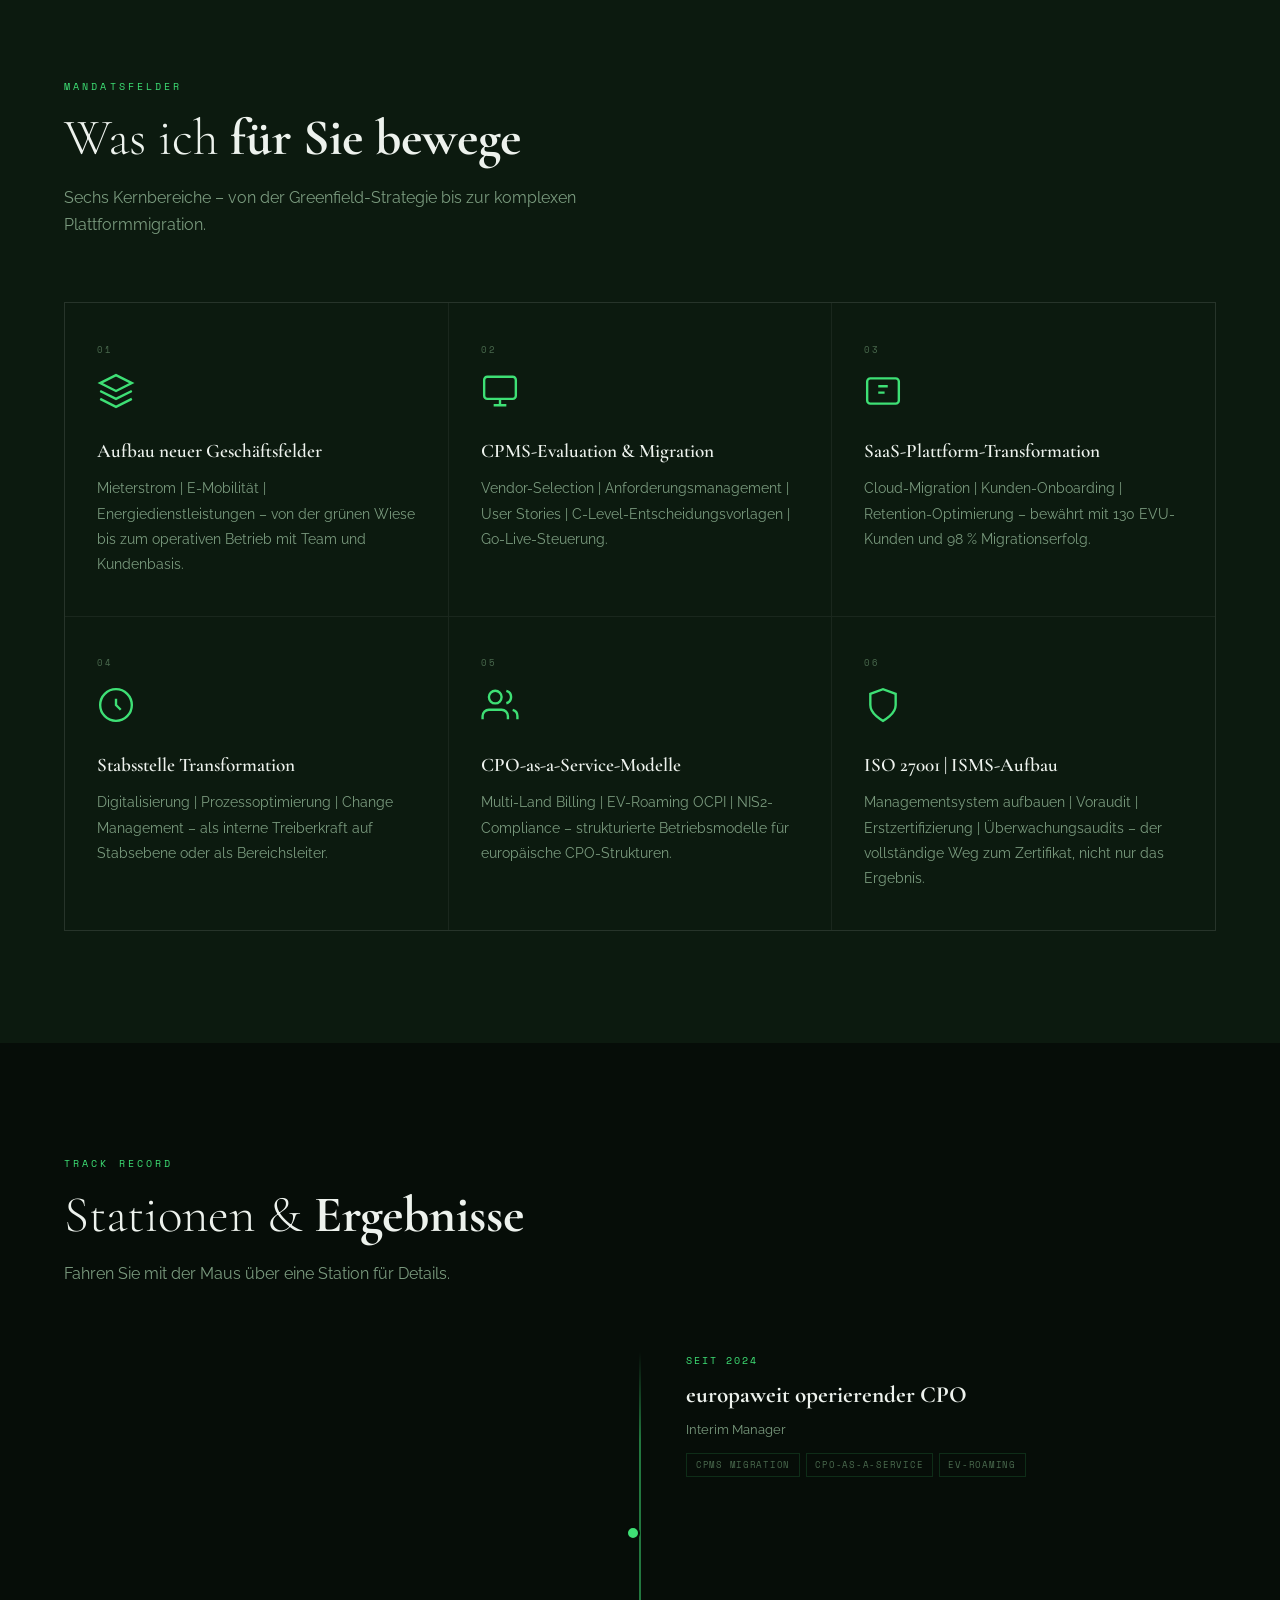
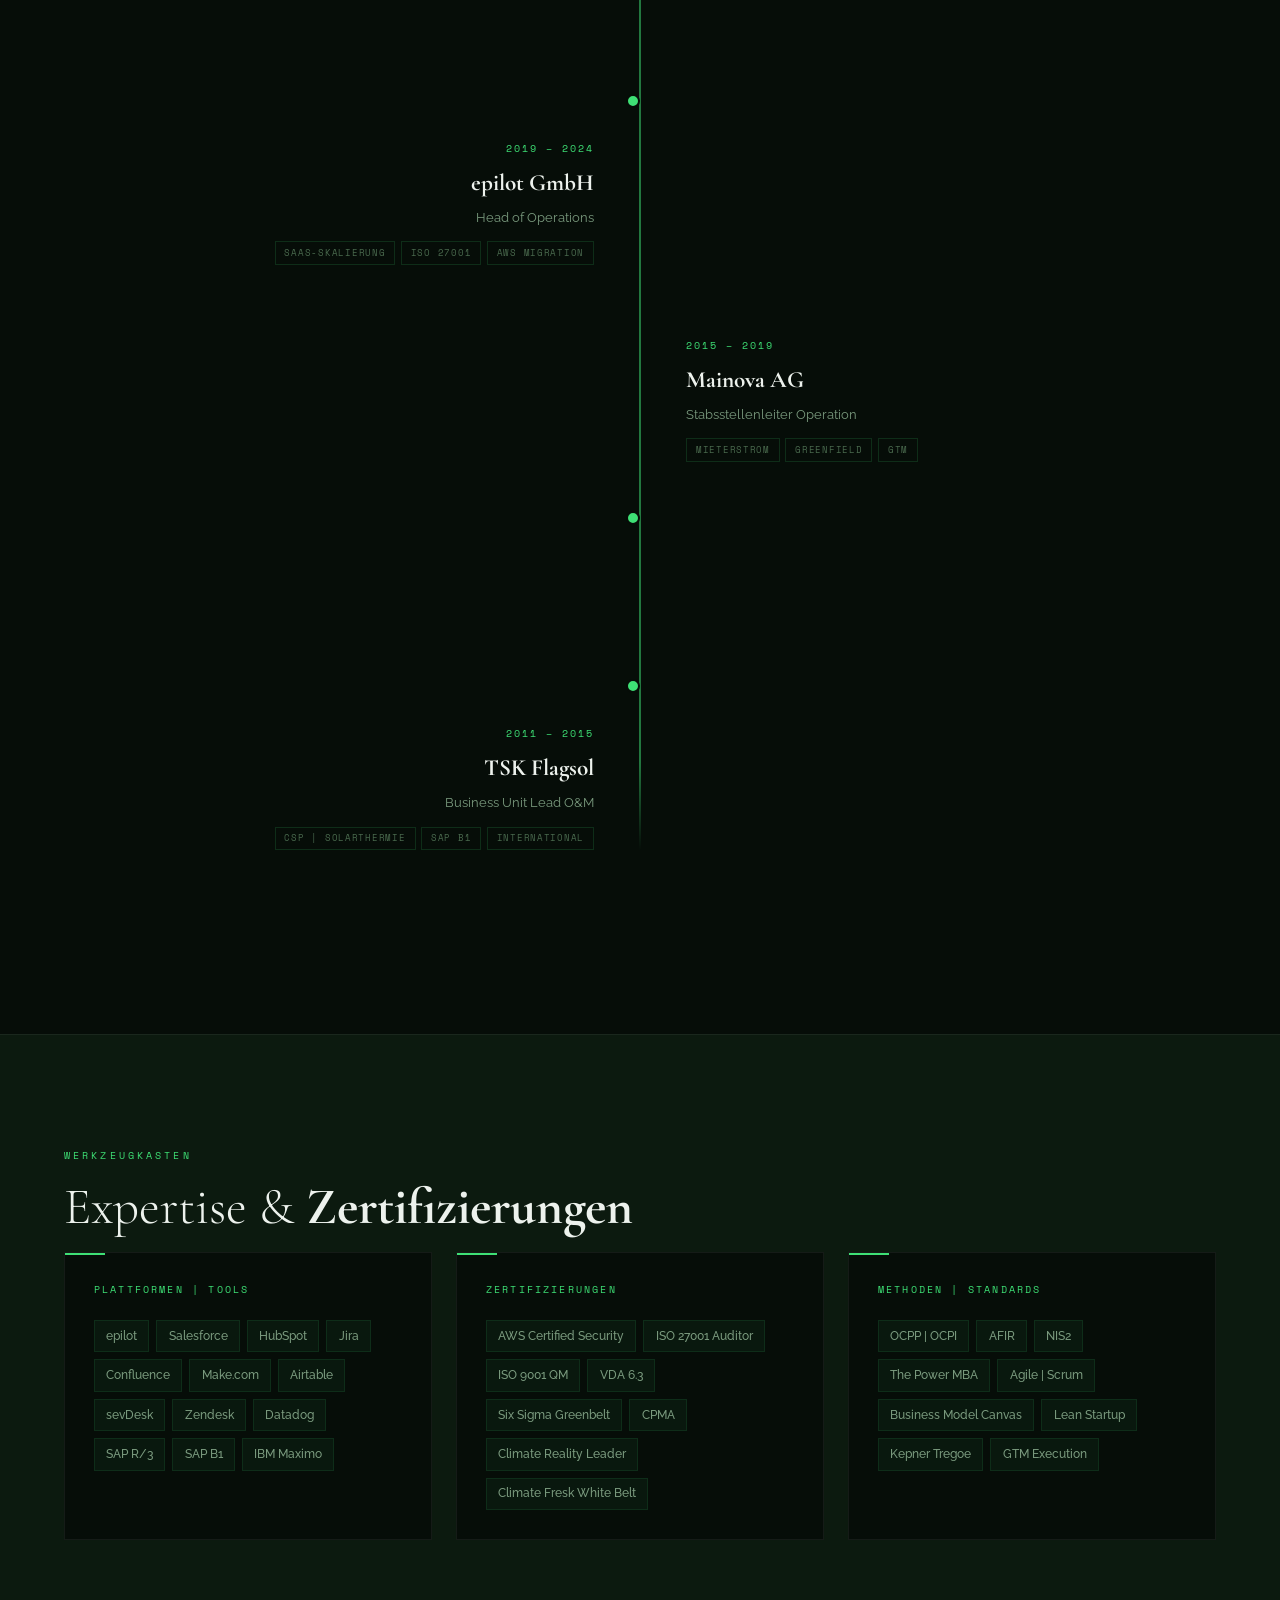
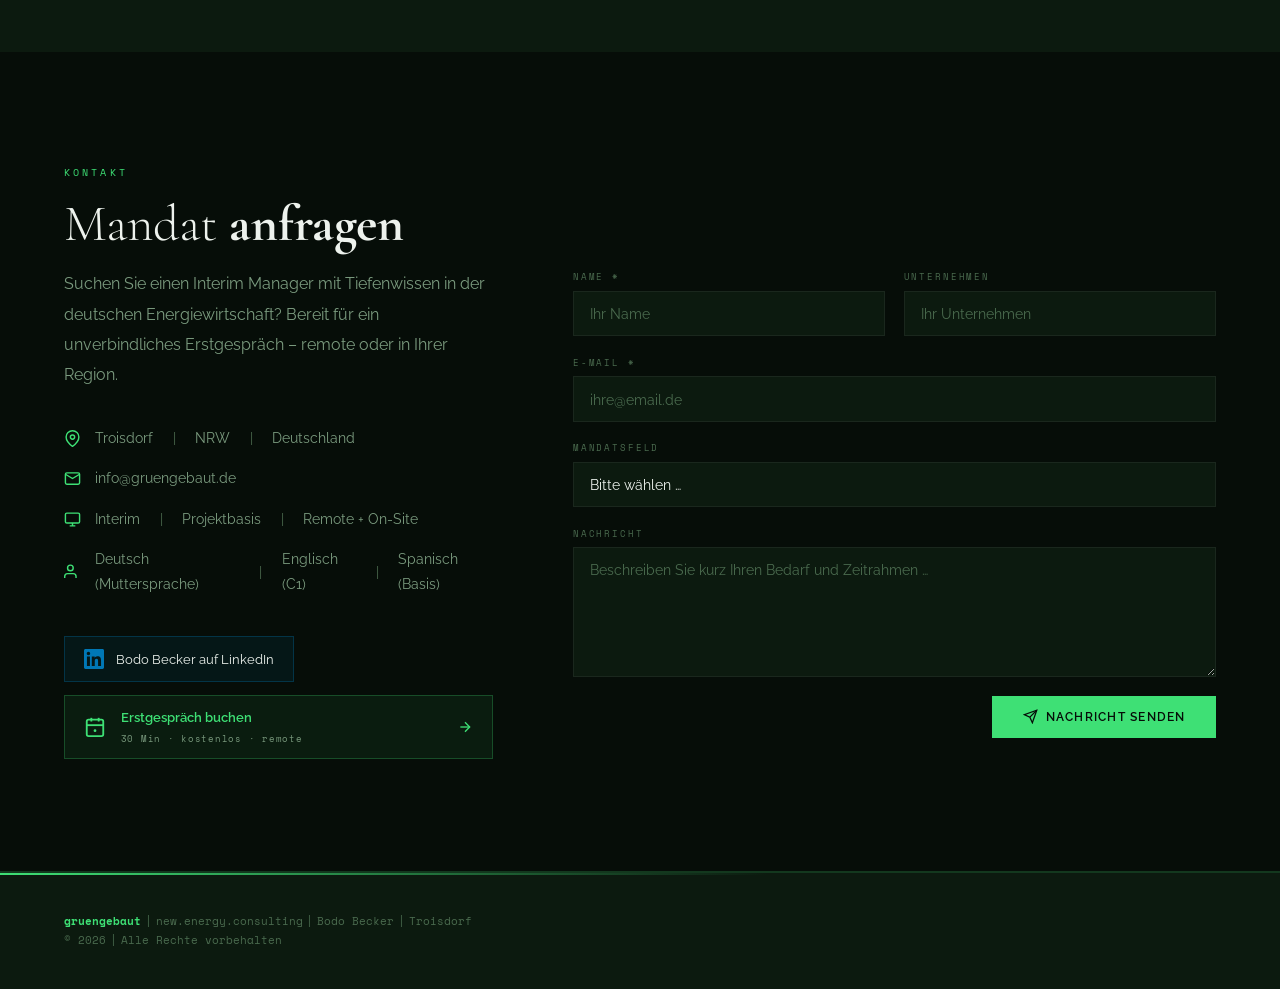
==== commit 6a69978d: "Add files via upload" ====
--- a/index.html
+++ b/index.html
@@ -210,7 +210,8 @@
         .tl-tags{display:flex;flex-wrap:wrap;gap:.35rem}
         .tl-item:nth-child(odd) .tl-tags{justify-content:flex-end}
         .tl-tag{font-family:var(--fm);font-size:.58rem;letter-spacing:.08em;padding:.18rem .55rem;border:1px solid var(--border);color:var(--text-muted);text-transform:uppercase}
-        .tl-popup{position:fixed;z-index:200;width:300px;background:#0C1A0F;border:1px solid rgba(62,224,117,0.3);padding:1.4rem;pointer-events:none;opacity:0;transition:opacity .25s;box-shadow:0 24px 64px rgba(0,0,0,.95);}
+        .tl-popup{position:fixed;z-index:200;width:300px;background:#0C1A0F;border:1px solid rgba(62,224,117,0.3);padding:1.4rem;pointer-events:none;opacity:0;transition:opacity .25s;box-shadow:0 24px 64px rgba(0,0,0,.95);text-align:left!important;}
+        .tl-popup *{text-align:left!important;}
         .popup-header{display:flex;align-items:center;gap:.75rem;margin-bottom:1rem}
         .popup-ico{width:34px;height:34px;flex-shrink:0;background:rgba(62,224,117,.1);border:1px solid var(--border);display:flex;align-items:center;justify-content:center;color:var(--accent)}
         .popup-co{font-family:var(--fd);font-size:.95rem;font-weight:700;color:var(--accent)}
@@ -243,6 +244,14 @@
         .li-badge:hover{background:rgba(0,119,181,.2);border-color:rgba(0,119,181,.6)}
         .li-badge svg{width:20px;height:20px;color:#0077B5}
         .li-badge span{font-size:.8rem;color:var(--text)}
+        .cal-badge{display:flex;align-items:center;gap:.9rem;background:rgba(62,224,117,.07);border:1px solid rgba(62,224,117,.25);padding:.7rem 1.2rem;text-decoration:none;transition:all .25s;margin-top:.8rem;cursor:pointer}
+        .cal-badge:hover{background:rgba(62,224,117,.16);border-color:rgba(62,224,117,.6);transform:translateY(-1px)}
+        .cal-badge>svg:first-child{width:22px;height:22px;color:var(--accent);flex-shrink:0}
+        .cal-badge-text{display:flex;flex-direction:column;gap:.1rem;flex:1}
+        .cal-badge-title{font-size:.82rem;font-weight:600;color:var(--accent)}
+        .cal-badge-sub{font-family:var(--fm);font-size:.58rem;letter-spacing:.08em;color:var(--text-sec)}
+        .cal-arrow{color:var(--accent);flex-shrink:0;transition:transform .25s}
+        .cal-badge:hover .cal-arrow{transform:translateX(3px)}
         .c-form{display:flex;flex-direction:column;gap:1.15rem}
         .f-group{display:flex;flex-direction:column;gap:.38rem}
         .f-group label{font-family:var(--fm);font-size:.58rem;letter-spacing:.2em;text-transform:uppercase;color:var(--text-muted)}
@@ -747,6 +756,18 @@
                     <svg viewBox="0 0 24 24" fill="currentColor"><path d="M20.447 20.452h-3.554v-5.569c0-1.328-.027-3.037-1.852-3.037-1.853 0-2.136 1.445-2.136 2.939v5.667H9.351V9h3.414v1.561h.046c.477-.9 1.637-1.85 3.37-1.85 3.601 0 4.267 2.37 4.267 5.455v6.286zM5.337 7.433c-1.144 0-2.063-.926-2.063-2.065 0-1.138.92-2.063 2.063-2.063 1.14 0 2.064.925 2.064 2.063 0 1.139-.925 2.065-2.064 2.065zm1.782 13.019H3.555V9h3.564v11.452zM22.225 0H1.771C.792 0 0 .774 0 1.729v20.542C0 23.227.792 24 1.771 24h20.451C23.2 24 24 23.227 24 22.271V1.729C24 .774 23.2 0 22.222 0h.003z"/></svg>
                     <span>Bodo Becker auf LinkedIn</span>
                 </a>
+
+                <!-- ═══ CAL.COM ERSTGESPRÄCH ═══ -->
+                <!-- TODO: "bodo-becker" durch deinen echten Cal.com-Username ersetzen -->
+                <!-- TODO: "/erstgespraech" durch deinen Event-Slug ersetzen (z.B. /30min) -->
+                <a href="https://cal.com/bodo-becker/erstgespraech" target="_blank" rel="noopener noreferrer" class="cal-badge">
+                    <svg viewBox="0 0 24 24" fill="none" stroke="currentColor" stroke-width="2"><rect x="3" y="4" width="18" height="18" rx="2"/><line x1="16" y1="2" x2="16" y2="6"/><line x1="8" y1="2" x2="8" y2="6"/><line x1="3" y1="10" x2="21" y2="10"/><circle cx="12" cy="16" r="1.5" fill="currentColor" stroke="none"/></svg>
+                    <div class="cal-badge-text">
+                        <span class="cal-badge-title">Erstgespräch buchen</span>
+                        <span class="cal-badge-sub">30 Min · kostenlos · remote</span>
+                    </div>
+                    <svg class="cal-arrow" viewBox="0 0 24 24" fill="none" stroke="currentColor" stroke-width="2" width="16" height="16"><line x1="5" y1="12" x2="19" y2="12"/><polyline points="12 5 19 12 12 19"/></svg>
+                </a>
             </div>
             <div class="reveal">
                 <form class="c-form" id="cForm" novalidate>
@@ -849,33 +870,39 @@
 
             if (!isOpen) {
                 const rect = this.getBoundingClientRect();
-                const isMobile = window.innerWidth <= 960;
-                const margin = 8;
+                const vw = window.innerWidth;
+                const vh = window.innerHeight;
+                const margin = 12;
+                const isMobile = vw <= 960;
+
+                // Measure popup height before positioning
+                popup.style.opacity = '0';
+                popup.style.display = 'block';
+                const ph = popup.offsetHeight || 340;
+                const pw = isMobile ? vw - margin * 2 : 300;
+
+                let left, top;
 
                 if (isMobile) {
-                    // Mobile: full width minus margins, below the item
-                    const w = window.innerWidth - margin * 2;
-                    let top = rect.bottom + margin;
-                    // If not enough space below, go above
-                    if (top + 340 > window.innerHeight) top = Math.max(margin, rect.top - 340);
-                    popup.style.width  = w + 'px';
-                    popup.style.left   = margin + 'px';
-                    popup.style.top    = top + 'px';
+                    left = margin;
+                    top  = rect.bottom + margin;
+                    if (top + ph > vh - margin) top = Math.max(margin, rect.top - ph - margin);
+                    if (top < margin) top = margin;
                 } else {
-                    // Desktop: 300px wide, smart left/right positioning
-                    const pw = 300;
-                    let left = rect.left;
-                    // Try to align with the item; shift left if overflowing right edge
-                    if (left + pw > window.innerWidth - margin) left = window.innerWidth - pw - margin;
+                    // Center popup horizontally relative to the clicked item
+                    left = rect.left + (rect.width / 2) - (pw / 2);
+                    // Clamp to viewport
+                    if (left + pw > vw - margin) left = vw - pw - margin;
                     if (left < margin) left = margin;
-                    // Below item; shift up if overflowing bottom
-                    let top = rect.bottom + margin;
-                    if (top + 340 > window.innerHeight) top = Math.max(margin, rect.top - 340);
-                    popup.style.width = pw + 'px';
-                    popup.style.left  = left + 'px';
-                    popup.style.top   = top + 'px';
+                    // Below item first, above if no room
+                    top = rect.bottom + margin;
+                    if (top + ph > vh - margin) top = rect.top - ph - margin;
+                    if (top < margin) top = margin;
                 }
 
+                popup.style.width        = pw + 'px';
+                popup.style.left         = left + 'px';
+                popup.style.top          = top + 'px';
                 popup.style.opacity      = '1';
                 popup.style.pointerEvents = 'auto';
             }
